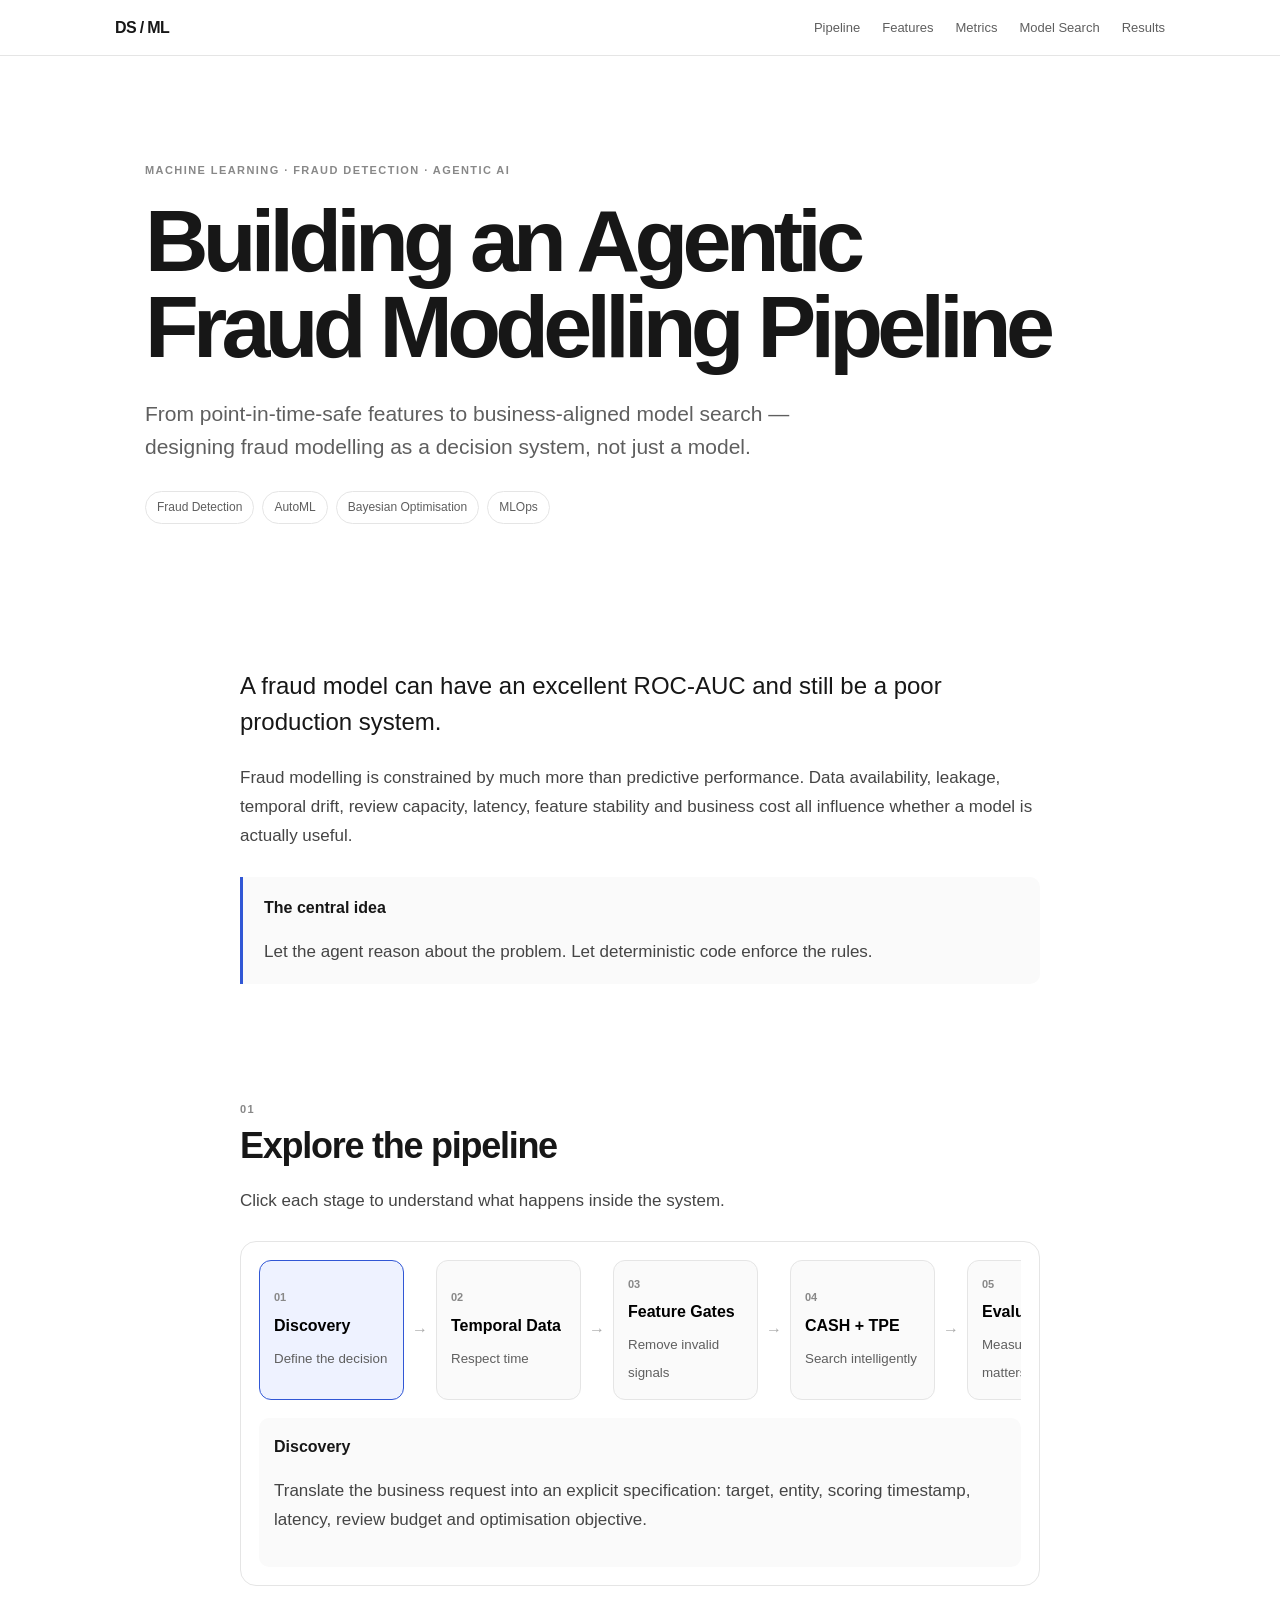
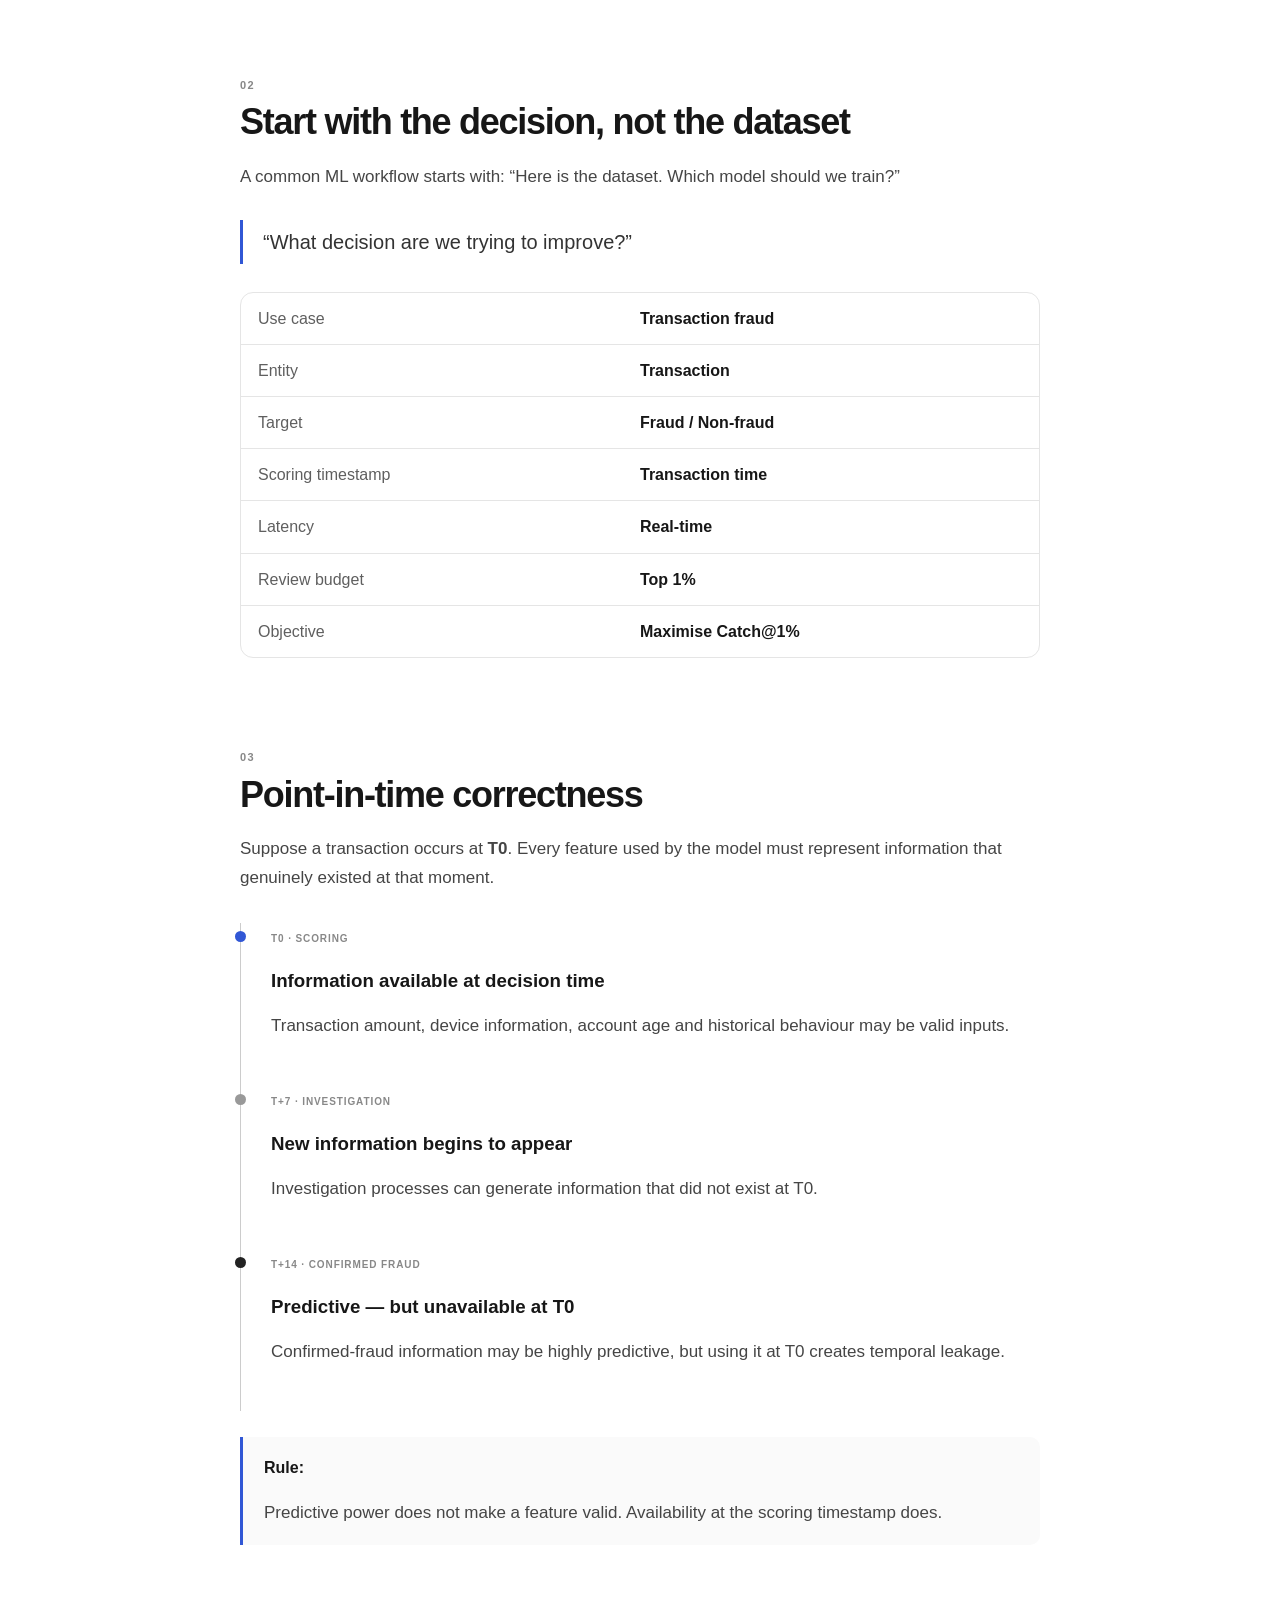
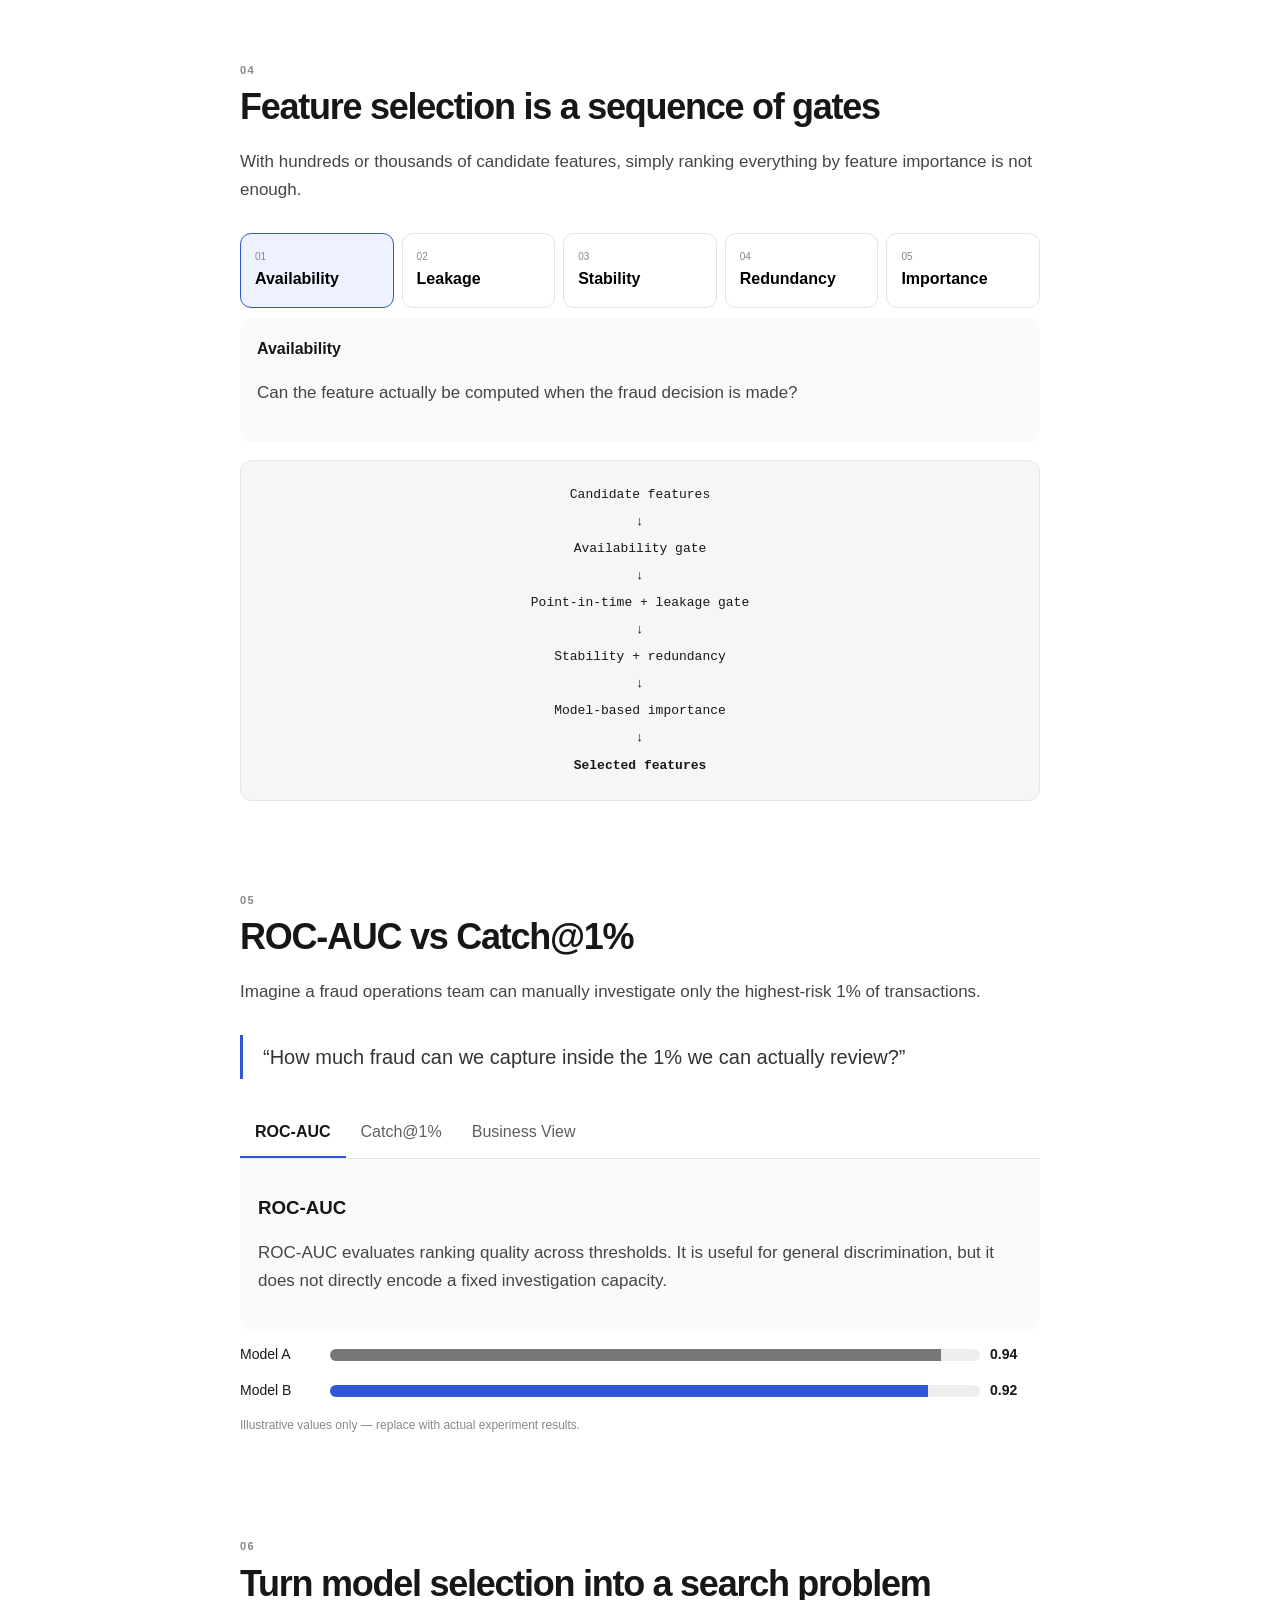
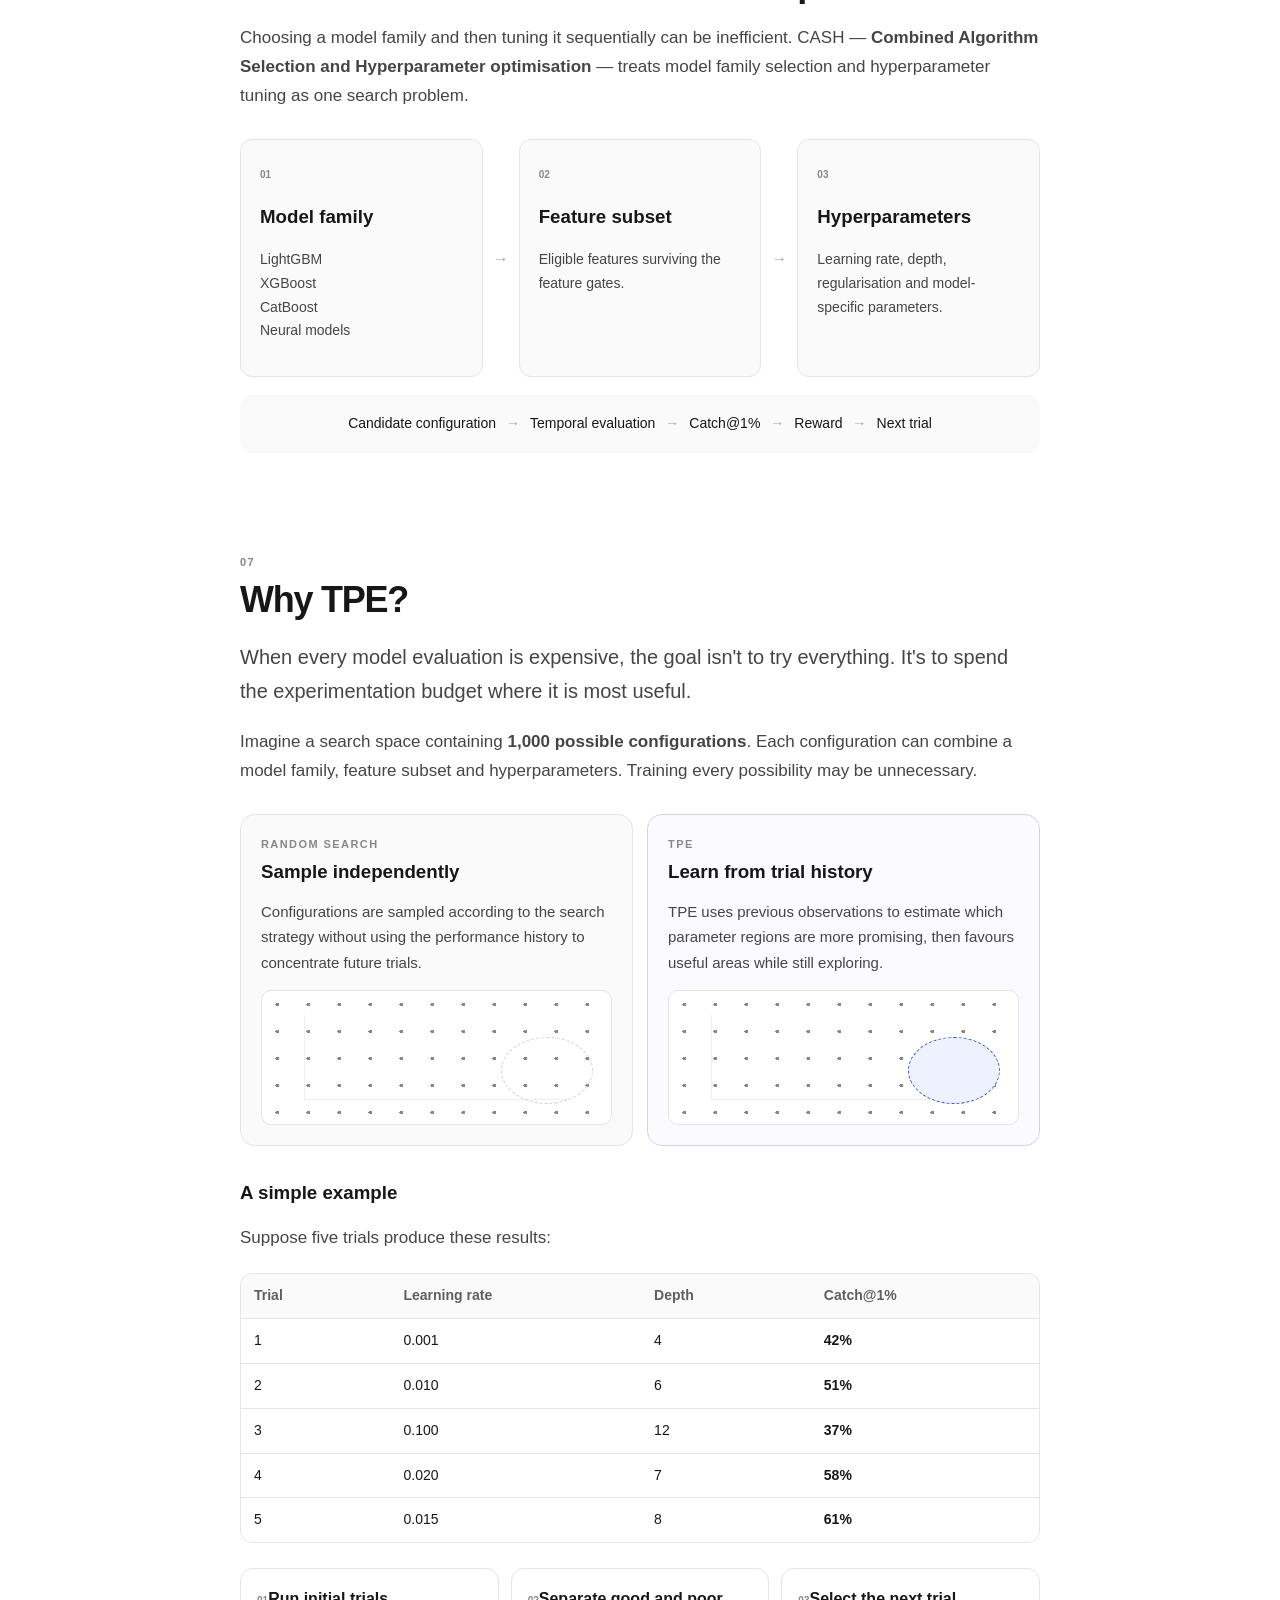
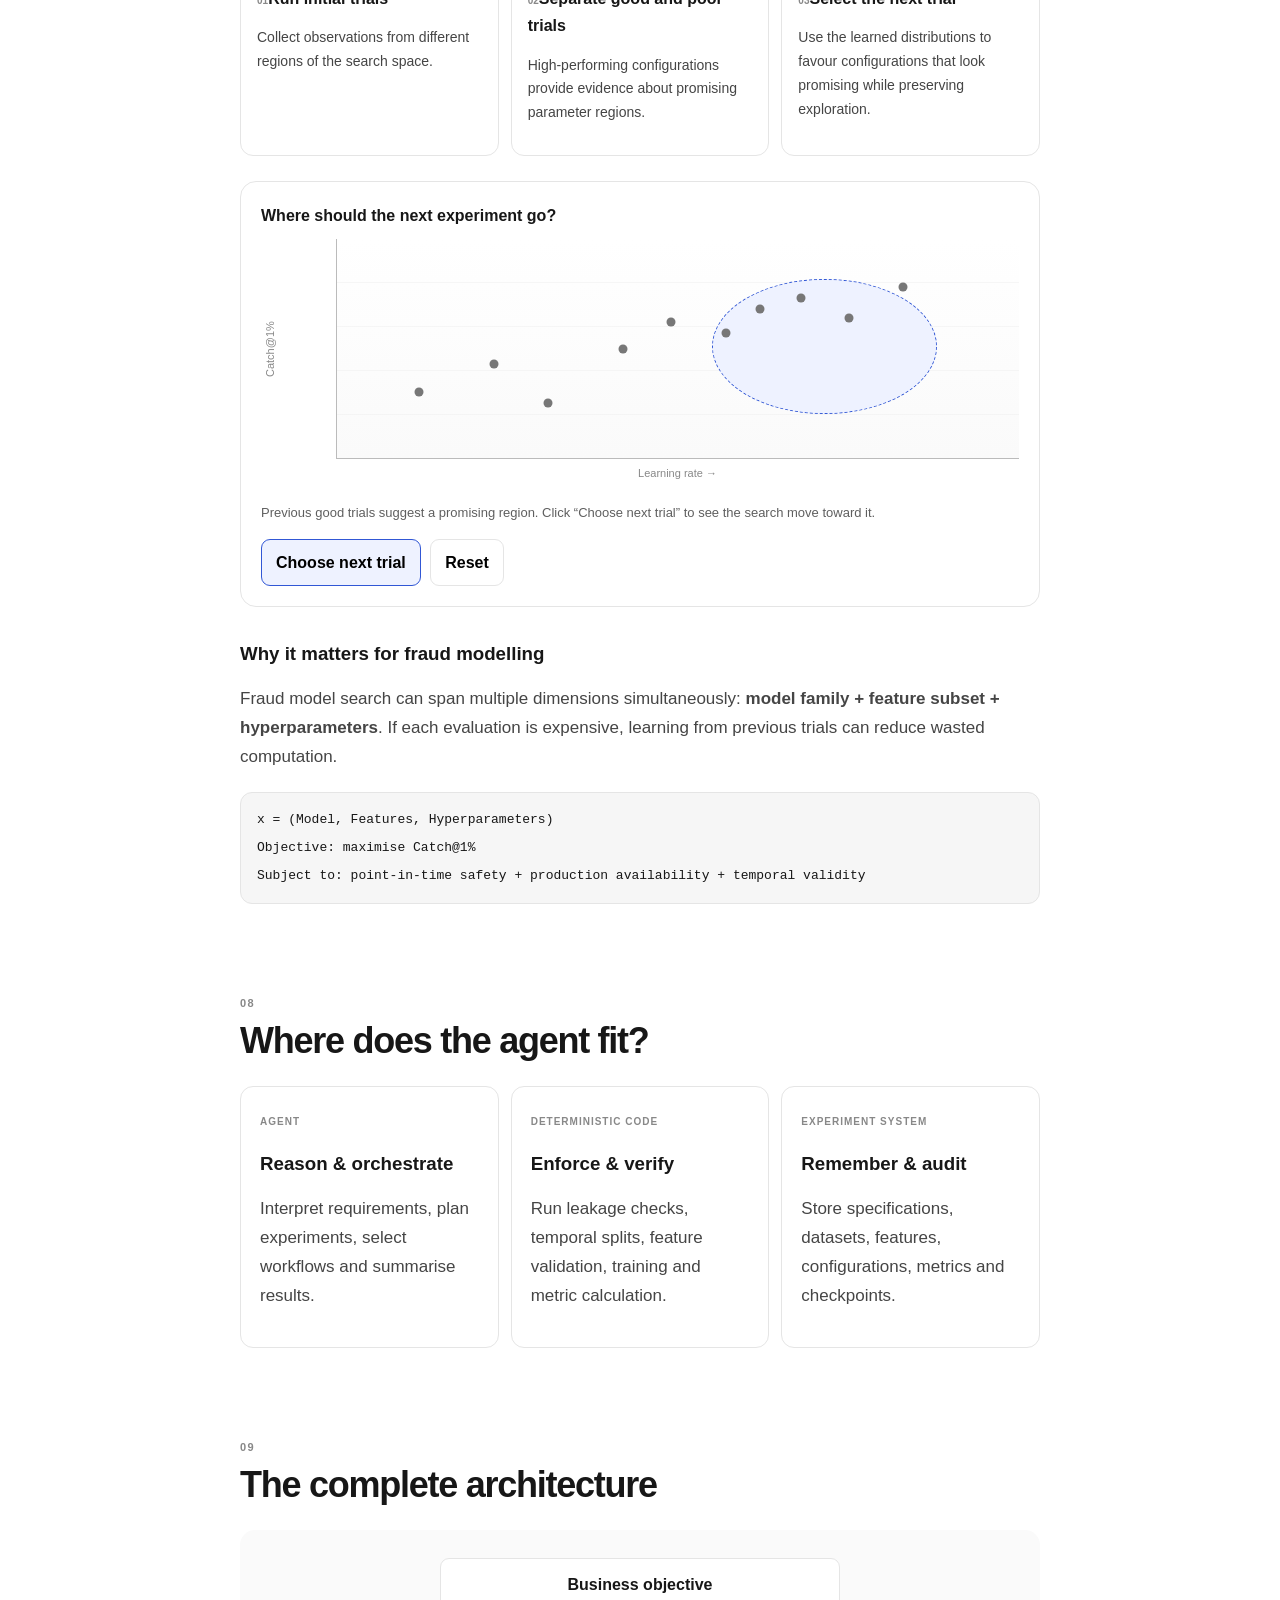
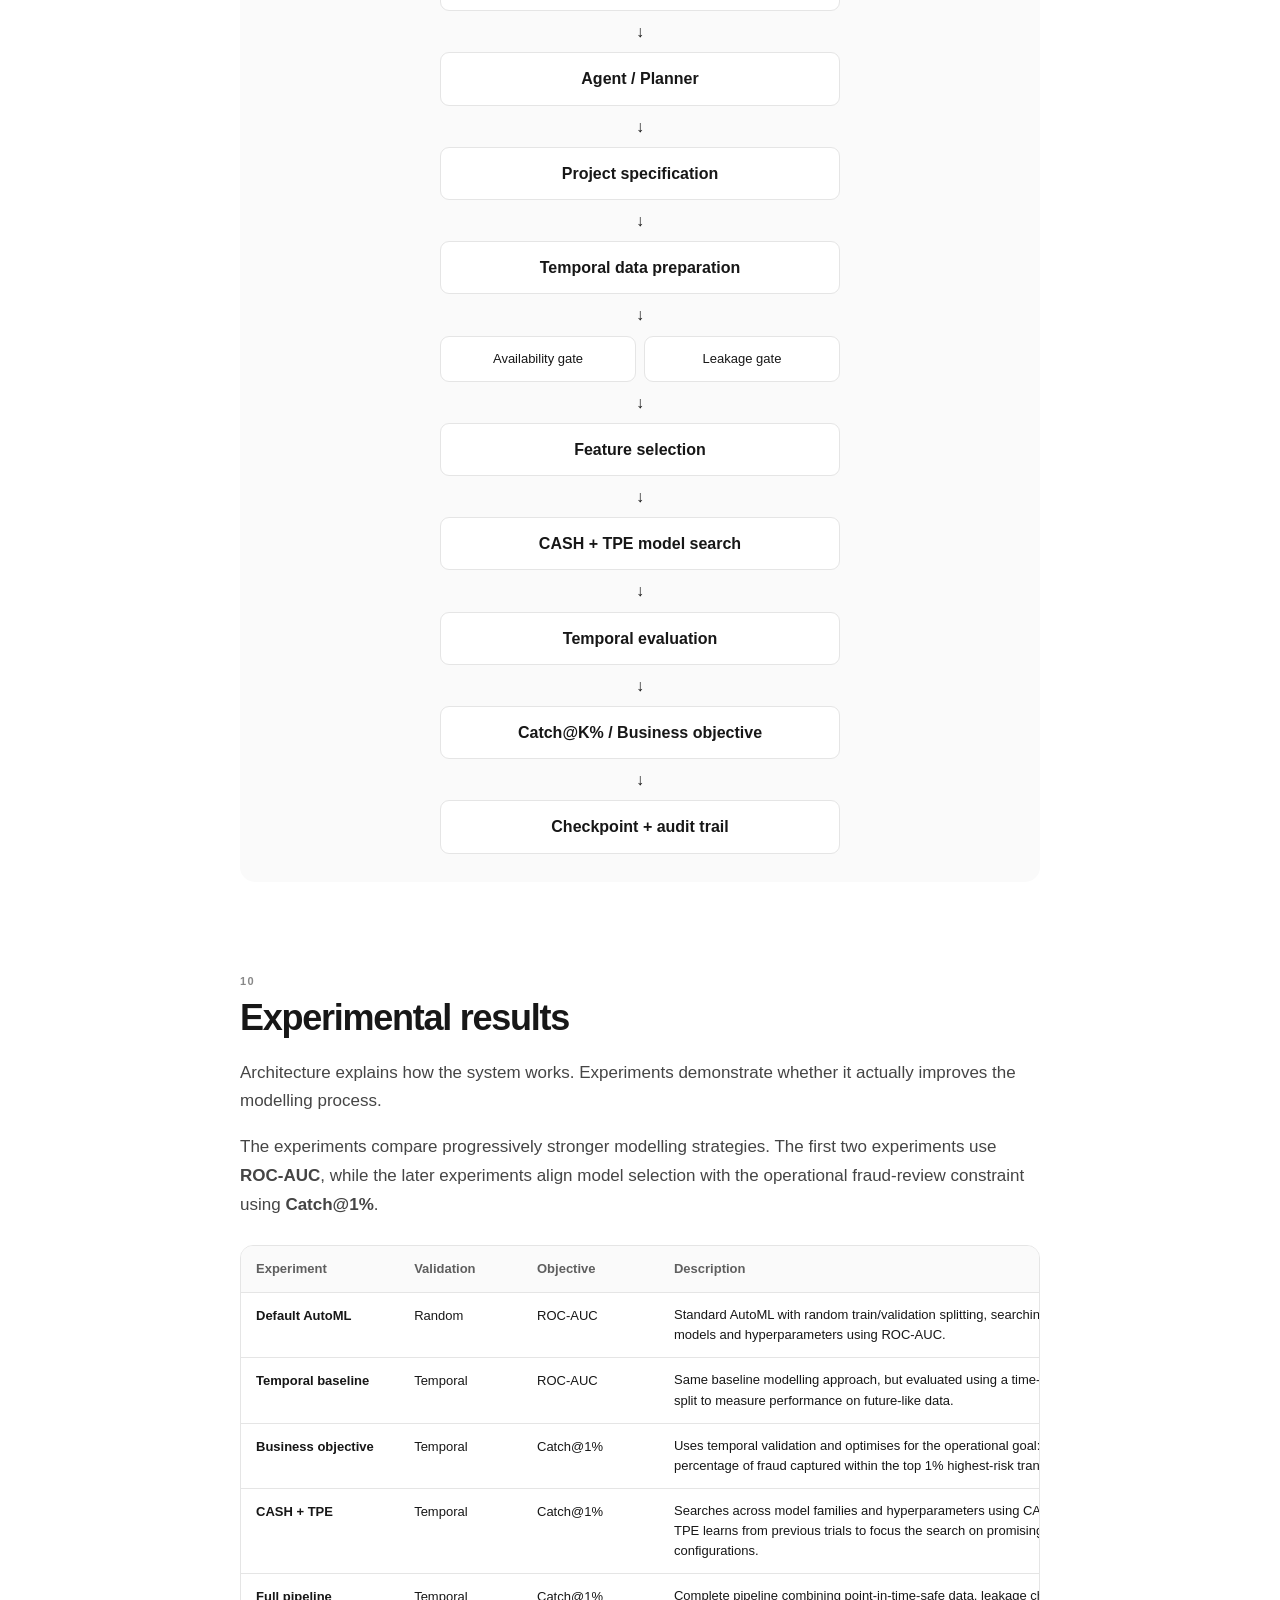
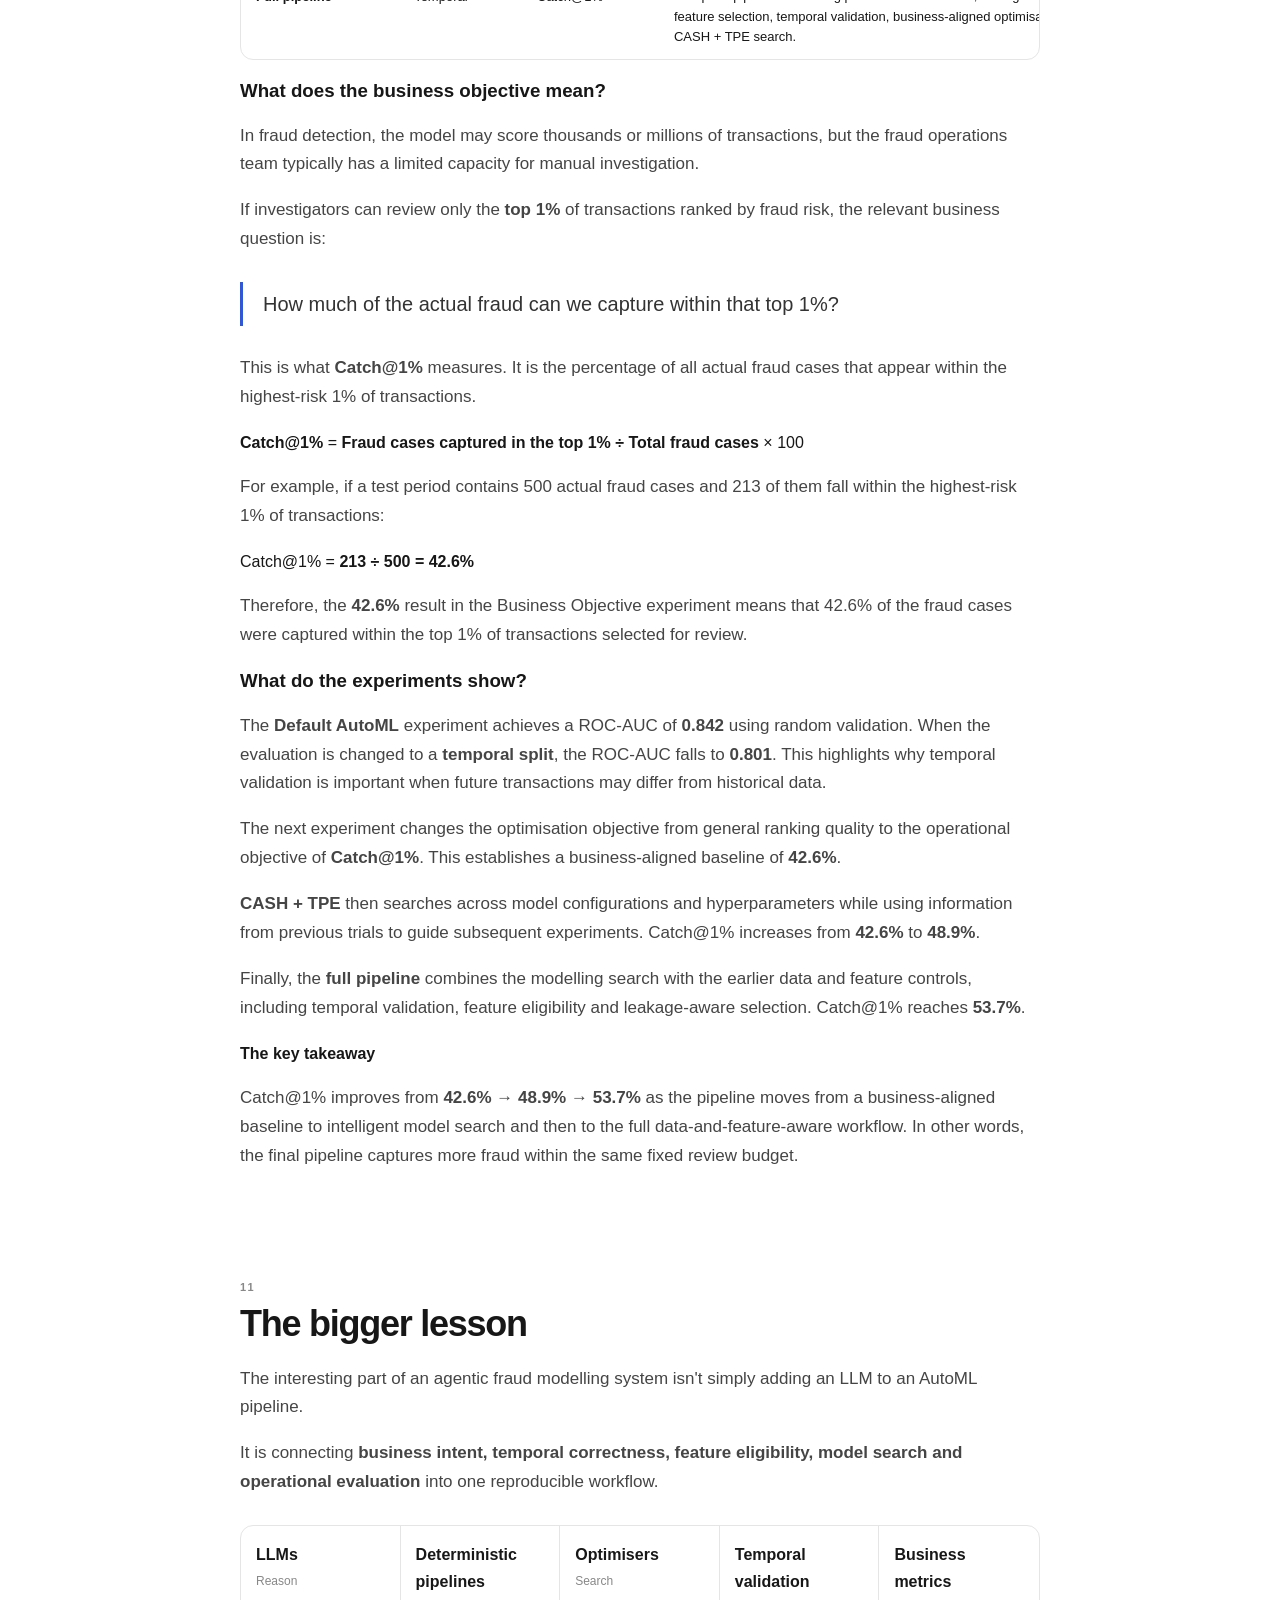
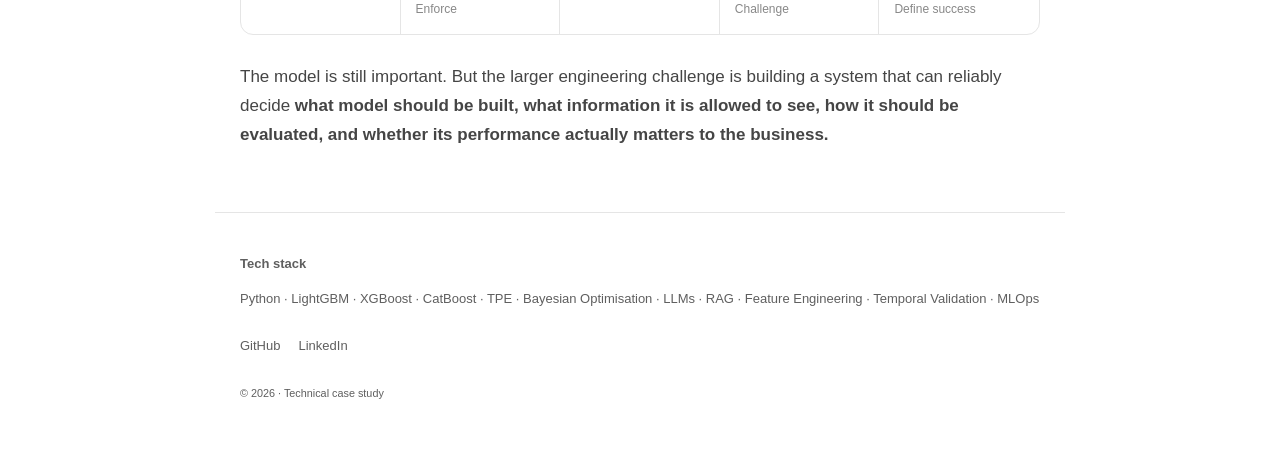
==== index.html @ 489abb3c "Add files via upload" ====
<!DOCTYPE html>
<html lang="en">
<head>
  <meta charset="UTF-8">
  <meta name="viewport" content="width=device-width, initial-scale=1.0">
  <title>Building an Agentic Fraud Modelling Pipeline</title>
  <meta name="description" content="From point-in-time-safe features to business-aligned model search.">
  <link rel="stylesheet" href="style.css">
</head>
<body>

<header class="site-header">
  <nav class="nav">
    <a class="brand" href="#">DS / ML</a>
    <div class="nav-links">
      <a href="#pipeline">Pipeline</a>
      <a href="#features">Features</a>
      <a href="#metrics">Metrics</a>
      <a href="#search">Model Search</a>
      <a href="#results">Results</a>
    </div>
  </nav>
</header>

<main>
<section class="hero">
  <div class="eyebrow">MACHINE LEARNING · FRAUD DETECTION · AGENTIC AI</div>
  <h1>Building an Agentic<br>Fraud Modelling Pipeline</h1>
  <p class="hero-subtitle">
    From point-in-time-safe features to business-aligned model search —
    designing fraud modelling as a decision system, not just a model.
  </p>
  <div class="tags">
    <span>Fraud Detection</span><span>AutoML</span>
    <span>Bayesian Optimisation</span><span>MLOps</span>
  </div>
</section>

<section class="article-section intro">
  <p class="lead">A fraud model can have an excellent ROC-AUC and still be a poor production system.</p>
  <p>
    Fraud modelling is constrained by much more than predictive performance.
    Data availability, leakage, temporal drift, review capacity, latency,
    feature stability and business cost all influence whether a model is actually useful.
  </p>
  <div class="callout">
    <strong>The central idea</strong>
    <p>Let the agent reason about the problem. Let deterministic code enforce the rules.</p>
  </div>
</section>

<section id="pipeline" class="article-section">
  <div class="section-number">01</div>
  <h2>Explore the pipeline</h2>
  <p>Click each stage to understand what happens inside the system.</p>
  <div class="pipeline-container">
    <div class="pipeline">
      <button class="pipeline-stage active" data-stage="discovery"><span>01</span><strong>Discovery</strong><small>Define the decision</small></button>
      <div class="pipeline-arrow">→</div>
      <button class="pipeline-stage" data-stage="temporal"><span>02</span><strong>Temporal Data</strong><small>Respect time</small></button>
      <div class="pipeline-arrow">→</div>
      <button class="pipeline-stage" data-stage="features"><span>03</span><strong>Feature Gates</strong><small>Remove invalid signals</small></button>
      <div class="pipeline-arrow">→</div>
      <button class="pipeline-stage" data-stage="search"><span>04</span><strong>CASH + TPE</strong><small>Search intelligently</small></button>
      <div class="pipeline-arrow">→</div>
      <button class="pipeline-stage" data-stage="evaluation"><span>05</span><strong>Evaluation</strong><small>Measure what matters</small></button>
    </div>
    <div id="pipeline-description" class="pipeline-description">
      <strong>Discovery</strong>
      <p>Translate the business request into an explicit specification: target, entity, scoring timestamp, latency, review budget and optimisation objective.</p>
    </div>
  </div>
</section>

<section class="article-section">
  <div class="section-number">02</div>
  <h2>Start with the decision, not the dataset</h2>
  <p>A common ML workflow starts with: “Here is the dataset. Which model should we train?”</p>
  <blockquote>“What decision are we trying to improve?”</blockquote>
  <div class="spec-card">
    <div><span>Use case</span><strong>Transaction fraud</strong></div>
    <div><span>Entity</span><strong>Transaction</strong></div>
    <div><span>Target</span><strong>Fraud / Non-fraud</strong></div>
    <div><span>Scoring timestamp</span><strong>Transaction time</strong></div>
    <div><span>Latency</span><strong>Real-time</strong></div>
    <div><span>Review budget</span><strong>Top 1%</strong></div>
    <div><span>Objective</span><strong>Maximise Catch@1%</strong></div>
  </div>
</section>

<section class="article-section">
  <div class="section-number">03</div>
  <h2>Point-in-time correctness</h2>
  <p>Suppose a transaction occurs at <strong>T0</strong>. Every feature used by the model must represent information that genuinely existed at that moment.</p>
  <div class="timeline">
    <div class="timeline-item safe"><div class="timeline-dot"></div><span>T0 · SCORING</span><h3>Information available at decision time</h3><p>Transaction amount, device information, account age and historical behaviour may be valid inputs.</p></div>
    <div class="timeline-item"><div class="timeline-dot"></div><span>T+7 · INVESTIGATION</span><h3>New information begins to appear</h3><p>Investigation processes can generate information that did not exist at T0.</p></div>
    <div class="timeline-item leakage"><div class="timeline-dot"></div><span>T+14 · CONFIRMED FRAUD</span><h3>Predictive — but unavailable at T0</h3><p>Confirmed-fraud information may be highly predictive, but using it at T0 creates temporal leakage.</p></div>
  </div>
  <div class="callout"><strong>Rule:</strong><p>Predictive power does not make a feature valid. Availability at the scoring timestamp does.</p></div>
</section>

<section id="features" class="article-section">
  <div class="section-number">04</div>
  <h2>Feature selection is a sequence of gates</h2>
  <p>With hundreds or thousands of candidate features, simply ranking everything by feature importance is not enough.</p>
  <div class="feature-gates">
    <button class="feature-gate active" data-feature="availability"><span>01</span><strong>Availability</strong></button>
    <button class="feature-gate" data-feature="leakage"><span>02</span><strong>Leakage</strong></button>
    <button class="feature-gate" data-feature="stability"><span>03</span><strong>Stability</strong></button>
    <button class="feature-gate" data-feature="redundancy"><span>04</span><strong>Redundancy</strong></button>
    <button class="feature-gate" data-feature="importance"><span>05</span><strong>Importance</strong></button>
  </div>
  <div id="feature-description" class="feature-description"><strong>Availability</strong><p>Can the feature actually be computed when the fraud decision is made?</p></div>
  <div class="flow-code">
    <span>Candidate features</span><span>↓</span><span>Availability gate</span><span>↓</span>
    <span>Point-in-time + leakage gate</span><span>↓</span><span>Stability + redundancy</span>
    <span>↓</span><span>Model-based importance</span><span>↓</span><strong>Selected features</strong>
  </div>
</section>

<section id="metrics" class="article-section">
  <div class="section-number">05</div>
  <h2>ROC-AUC vs Catch@1%</h2>
  <p>Imagine a fraud operations team can manually investigate only the highest-risk 1% of transactions.</p>
  <blockquote>“How much fraud can we capture inside the 1% we can actually review?”</blockquote>
  <div class="metric-selector">
    <button class="metric-tab active" data-metric="auc">ROC-AUC</button>
    <button class="metric-tab" data-metric="catch">Catch@1%</button>
    <button class="metric-tab" data-metric="business">Business View</button>
  </div>
  <div id="metric-description" class="metric-description">
    <h3>ROC-AUC</h3>
    <p>ROC-AUC evaluates ranking quality across thresholds. It is useful for general discrimination, but it does not directly encode a fixed investigation capacity.</p>
  </div>
  <div class="illustrative-results">
    <div class="result-row"><span>Model A</span><div class="result-bar"><div style="width:94%"></div></div><strong>0.94</strong></div>
    <div class="result-row highlighted"><span>Model B</span><div class="result-bar"><div style="width:92%"></div></div><strong>0.92</strong></div>
  </div>
  <p class="note">Illustrative values only — replace with actual experiment results.</p>
</section>

<section id="search" class="article-section">
  <div class="section-number">06</div>
  <h2>Turn model selection into a search problem</h2>
  <p>
    Choosing a model family and then tuning it sequentially can be inefficient.
    CASH — <strong>Combined Algorithm Selection and Hyperparameter optimisation</strong> —
    treats model family selection and hyperparameter tuning as one search problem.
  </p>
  <div class="search-grid">
    <div class="search-card"><span>01</span><h3>Model family</h3><p>LightGBM<br>XGBoost<br>CatBoost<br>Neural models</p></div>
    <div class="search-arrow">→</div>
    <div class="search-card"><span>02</span><h3>Feature subset</h3><p>Eligible features surviving the feature gates.</p></div>
    <div class="search-arrow">→</div>
    <div class="search-card"><span>03</span><h3>Hyperparameters</h3><p>Learning rate, depth, regularisation and model-specific parameters.</p></div>
  </div>
  <div class="search-loop">
    <span>Candidate configuration</span><b>→</b><span>Temporal evaluation</span><b>→</b><span>Catch@1%</span><b>→</b><span>Reward</span><b>→</b><span>Next trial</span>
  </div>
</section>

<section class="article-section tpe-section">
  <div class="section-number">07</div>
  <h2>Why TPE?</h2>

  <p class="lead-small">
    When every model evaluation is expensive, the goal isn't to try everything.
    It's to spend the experimentation budget where it is most useful.
  </p>

  <p>
    Imagine a search space containing <strong>1,000 possible configurations</strong>.
    Each configuration can combine a model family, feature subset and hyperparameters.
    Training every possibility may be unnecessary.
  </p>

  <div class="comparison">
    <div class="comparison-card">
      <div class="label">RANDOM SEARCH</div>
      <h3>Sample independently</h3>
      <p>Configurations are sampled according to the search strategy without using the performance history to concentrate future trials.</p>
      <div class="dots random-dots" aria-label="Randomly distributed trials"></div>
    </div>

    <div class="comparison-card selected-card">
      <div class="label">TPE</div>
      <h3>Learn from trial history</h3>
      <p>TPE uses previous observations to estimate which parameter regions are more promising, then favours useful areas while still exploring.</p>
      <div class="dots tpe-dots" aria-label="Trials concentrated around a promising region"></div>
    </div>
  </div>

  <h3 class="subheading">A simple example</h3>
  <p>Suppose five trials produce these results:</p>

  <div class="trial-table">
    <div class="trial-header"><span>Trial</span><span>Learning rate</span><span>Depth</span><span>Catch@1%</span></div>
    <div><span>1</span><span>0.001</span><span>4</span><strong>42%</strong></div>
    <div><span>2</span><span>0.010</span><span>6</span><strong>51%</strong></div>
    <div><span>3</span><span>0.100</span><span>12</span><strong>37%</strong></div>
    <div><span>4</span><span>0.020</span><span>7</span><strong>58%</strong></div>
    <div><span>5</span><span>0.015</span><span>8</span><strong>61%</strong></div>
  </div>

  <div class="tpe-steps">
    <div><span>01</span><strong>Run initial trials</strong><p>Collect observations from different regions of the search space.</p></div>
    <div><span>02</span><strong>Separate good and poor trials</strong><p>High-performing configurations provide evidence about promising parameter regions.</p></div>
    <div><span>03</span><strong>Select the next trial</strong><p>Use the learned distributions to favour configurations that look promising while preserving exploration.</p></div>
  </div>

  <div class="search-visual">
    <div class="visual-title">Where should the next experiment go?</div>
    <div class="chart">
      <div class="y-label">Catch@1%</div>
      <div class="plot">
        <span class="point p1"></span><span class="point p2"></span><span class="point p3"></span>
        <span class="point p4"></span><span class="point p5"></span><span class="point p6"></span>
        <span class="point p7"></span><span class="point p8"></span><span class="point p9"></span>
        <span class="point p10"></span><span class="target-zone"></span>
        <span class="next-point" id="next-point"></span>
      </div>
      <div class="x-label">Learning rate →</div>
    </div>
    <div class="chart-caption" id="chart-caption">Previous good trials suggest a promising region. Click “Choose next trial” to see the search move toward it.</div>
    <button id="choose-trial" class="primary-button">Choose next trial</button>
    <button id="reset-search" class="secondary-button">Reset</button>
  </div>

  <h3 class="subheading">Why it matters for fraud modelling</h3>
  <p>
    Fraud model search can span multiple dimensions simultaneously:
    <strong>model family + feature subset + hyperparameters</strong>.
    If each evaluation is expensive, learning from previous trials can reduce wasted computation.
  </p>

  <div class="equation">
    <span>x = (Model, Features, Hyperparameters)</span>
    <span>Objective: maximise Catch@1%</span>
    <span>Subject to: point-in-time safety + production availability + temporal validity</span>
  </div>
</section>

<section class="article-section">
  <div class="section-number">08</div>
  <h2>Where does the agent fit?</h2>
  <div class="agent-grid">
    <div class="agent-card"><span>AGENT</span><h3>Reason & orchestrate</h3><p>Interpret requirements, plan experiments, select workflows and summarise results.</p></div>
    <div class="agent-card"><span>DETERMINISTIC CODE</span><h3>Enforce & verify</h3><p>Run leakage checks, temporal splits, feature validation, training and metric calculation.</p></div>
    <div class="agent-card"><span>EXPERIMENT SYSTEM</span><h3>Remember & audit</h3><p>Store specifications, datasets, features, configurations, metrics and checkpoints.</p></div>
  </div>
</section>

<section class="article-section">
  <div class="section-number">09</div>
  <h2>The complete architecture</h2>
  <div class="architecture">
    <div>Business objective</div><span>↓</span>
    <div>Agent / Planner</div><span>↓</span>
    <div>Project specification</div><span>↓</span>
    <div>Temporal data preparation</div><span>↓</span>
    <div class="split"><div>Availability gate</div><div>Leakage gate</div></div><span>↓</span>
    <div>Feature selection</div><span>↓</span>
    <div>CASH + TPE model search</div><span>↓</span>
    <div>Temporal evaluation</div><span>↓</span>
    <div>Catch@K% / Business objective</div><span>↓</span>
    <div>Checkpoint + audit trail</div>
  </div>
</section>

<section id="results" class="article-section">
  <div class="section-number">10</div>

  <h2>Experimental results</h2>

  <p>
    Architecture explains how the system works. Experiments demonstrate whether
    it actually improves the modelling process.
  </p>

  <p>
    The experiments compare progressively stronger modelling strategies.
    The first two experiments use <strong>ROC-AUC</strong>, while the later
    experiments align model selection with the operational fraud-review
    constraint using <strong>Catch@1%</strong>.
  </p>

  <div class="results-table results-table-wide">
  <div class="table-header"><span>Experiment</span><span>Validation</span><span>Objective</span><span>Description</span><span>Result</span></div>
  <div class="table-row"><span><strong>Default AutoML</strong></span><span>Random</span><span>ROC-AUC</span><span>Standard AutoML with random train/validation splitting, searching across models and hyperparameters using ROC-AUC.</span><span><strong>0.842</strong></span></div>
  <div class="table-row"><span><strong>Temporal baseline</strong></span><span>Temporal</span><span>ROC-AUC</span><span>Same baseline modelling approach, but evaluated using a time-based split to measure performance on future-like data.</span><span><strong>0.801</strong></span></div>
  <div class="table-row"><span><strong>Business objective</strong></span><span>Temporal</span><span>Catch@1%</span><span>Uses temporal validation and optimises for the operational goal: the percentage of fraud captured within the top 1% highest-risk transactions.</span><span><strong>42.6%</strong></span></div>
  <div class="table-row"><span><strong>CASH + TPE</strong></span><span>Temporal</span><span>Catch@1%</span><span>Searches across model families and hyperparameters using CASH, while TPE learns from previous trials to focus the search on promising configurations.</span><span><strong>48.9%</strong></span></div>
  <div class="table-row"><span><strong>Full pipeline</strong></span><span>Temporal</span><span>Catch@1%</span><span>Complete pipeline combining point-in-time-safe data, leakage checks, feature selection, temporal validation, business-aligned optimisation, and CASH + TPE search.</span><span><strong>53.7%</strong></span></div>
</div>
<div class="result-explanation">
    <h3>What does the business objective mean?</h3>

    <p>
      In fraud detection, the model may score thousands or millions of
      transactions, but the fraud operations team typically has a limited
      capacity for manual investigation.
    </p>

    <p>
      If investigators can review only the <strong>top 1%</strong> of
      transactions ranked by fraud risk, the relevant business question is:
    </p>

    <blockquote>
      How much of the actual fraud can we capture within that top 1%?
    </blockquote>

    <p>
      This is what <strong>Catch@1%</strong> measures. It is the percentage
      of all actual fraud cases that appear within the highest-risk 1% of
      transactions.
    </p>

    <div class="formula-box">
      <strong>Catch@1%</strong> =
      <strong>Fraud cases captured in the top 1% ÷ Total fraud cases</strong>
      × 100
    </div>

    <p>
      For example, if a test period contains 500 actual fraud cases and
      213 of them fall within the highest-risk 1% of transactions:
    </p>

    <div class="formula-box">
      Catch@1% = <strong>213 ÷ 500 = 42.6%</strong>
    </div>

    <p>
      Therefore, the <strong>42.6%</strong> result in the Business Objective
      experiment means that 42.6% of the fraud cases were captured within
      the top 1% of transactions selected for review.
    </p>
  </div>

  <div class="result-explanation">
    <h3>What do the experiments show?</h3>

    <p>
      The <strong>Default AutoML</strong> experiment achieves a ROC-AUC of
      <strong>0.842</strong> using random validation. When the evaluation
      is changed to a <strong>temporal split</strong>, the ROC-AUC falls to
      <strong>0.801</strong>. This highlights why temporal validation is
      important when future transactions may differ from historical data.
    </p>

    <p>
      The next experiment changes the optimisation objective from general
      ranking quality to the operational objective of <strong>Catch@1%</strong>.
      This establishes a business-aligned baseline of <strong>42.6%</strong>.
    </p>

    <p>
      <strong>CASH + TPE</strong> then searches across model configurations
      and hyperparameters while using information from previous trials to
      guide subsequent experiments. Catch@1% increases from
      <strong>42.6%</strong> to <strong>48.9%</strong>.
    </p>

    <p>
      Finally, the <strong>full pipeline</strong> combines the modelling
      search with the earlier data and feature controls, including temporal
      validation, feature eligibility and leakage-aware selection.
      Catch@1% reaches <strong>53.7%</strong>.
    </p>
  </div>

  <div class="result-takeaway">
    <strong>The key takeaway</strong>

    <p>
      Catch@1% improves from <strong>42.6% → 48.9% → 53.7%</strong> as the
      pipeline moves from a business-aligned baseline to intelligent model
      search and then to the full data-and-feature-aware workflow.
      In other words, the final pipeline captures more fraud within the
      same fixed review budget.
    </p>
  </div>
</section>

<section class="article-section conclusion">
  <div class="section-number">11</div>
  <h2>The bigger lesson</h2>
  <p>The interesting part of an agentic fraud modelling system isn't simply adding an LLM to an AutoML pipeline.</p>
  <p>
    It is connecting <strong>business intent, temporal correctness, feature eligibility,
    model search and operational evaluation</strong> into one reproducible workflow.
  </p>
  <div class="final-principles">
    <div><strong>LLMs</strong><span>Reason</span></div>
    <div><strong>Deterministic pipelines</strong><span>Enforce</span></div>
    <div><strong>Optimisers</strong><span>Search</span></div>
    <div><strong>Temporal validation</strong><span>Challenge</span></div>
    <div><strong>Business metrics</strong><span>Define success</span></div>
  </div>
  <p>
    The model is still important. But the larger engineering challenge is building a system
    that can reliably decide <strong>what model should be built, what information it is allowed
    to see, how it should be evaluated, and whether its performance actually matters to the business.</strong>
  </p>
</section>

<footer>
  <strong>Tech stack</strong>
  <p>Python · LightGBM · XGBoost · CatBoost · TPE · Bayesian Optimisation · LLMs · RAG · Feature Engineering · Temporal Validation · MLOps</p>
  <div class="footer-links"><a href="#">GitHub</a><a href="#">LinkedIn</a></div>
  <small>© 2026 · Technical case study</small>
</footer>

</main>
<script src="script.js"></script>
</body>
</html>
---- style.css ----
:root{
  --bg:#fff;--surface:#fafafa;--text:#171717;--secondary:#5f5f5f;--muted:#888;
  --border:#e5e5e5;--accent:#3157d5;--accent-light:#eef2ff;--max:850px;
}
*{box-sizing:border-box}
html{scroll-behavior:smooth}
body{margin:0;background:var(--bg);color:var(--text);font-family:Inter,-apple-system,BlinkMacSystemFont,"Segoe UI",sans-serif;line-height:1.7}
button,a{font:inherit}
a{text-decoration:none;color:inherit}
.site-header{position:sticky;top:0;z-index:20;background:rgba(255,255,255,.94);backdrop-filter:blur(10px);border-bottom:1px solid var(--border)}
.nav{max-width:1100px;margin:auto;padding:14px 25px;display:flex;justify-content:space-between;align-items:center}
.brand{font-weight:800;letter-spacing:-.04em}
.nav-links{display:flex;gap:22px;font-size:13px;color:var(--secondary)}
.nav-links a:hover{color:var(--accent)}
.hero{max-width:1050px;margin:auto;padding:105px 30px 75px}
.eyebrow,.label,.section-number{font-size:11px;font-weight:800;letter-spacing:.13em;color:var(--muted)}
.hero h1{font-size:clamp(48px,7vw,88px);line-height:.98;letter-spacing:-.065em;margin:18px 0 28px}
.hero-subtitle{font-size:21px;color:var(--secondary);max-width:730px;line-height:1.55}
.tags{display:flex;flex-wrap:wrap;gap:8px;margin-top:28px}
.tags span{border:1px solid var(--border);border-radius:999px;padding:5px 11px;font-size:12px;color:var(--secondary)}
.article-section{max-width:var(--max);margin:auto;padding:45px 25px}
.article-section h2{font-size:36px;line-height:1.15;letter-spacing:-.035em;margin:7px 0 20px}
.article-section h3{line-height:1.3}
.article-section p{font-size:17px;color:#454545}
.lead{font-size:24px!important;color:var(--text)!important;line-height:1.5!important}
.lead-small{font-size:20px!important}
blockquote{border-left:3px solid var(--accent);margin:28px 0;padding:5px 20px;font-size:20px;color:#333}
.callout{border-left:3px solid var(--accent);background:var(--surface);padding:17px 21px;margin:26px 0;border-radius:0 10px 10px 0}
.callout p{margin-bottom:0}
.pipeline-container{border:1px solid var(--border);border-radius:16px;padding:18px;margin-top:25px}
.pipeline{display:flex;align-items:stretch;gap:8px;overflow-x:auto;padding-bottom:4px}
.pipeline-stage{min-width:145px;border:1px solid var(--border);background:var(--surface);border-radius:12px;padding:14px;text-align:left;cursor:pointer}
.pipeline-stage.active{border-color:var(--accent);background:var(--accent-light)}
.pipeline-stage span{display:block;font-size:11px;color:var(--muted);font-weight:800}
.pipeline-stage strong{display:block;margin:5px 0}
.pipeline-stage small{color:var(--secondary)}
.pipeline-arrow{display:flex;align-items:center;color:#aaa}
.pipeline-description{margin-top:14px;background:var(--surface);padding:15px;border-radius:10px}
.spec-card{border:1px solid var(--border);border-radius:13px;overflow:hidden;margin-top:25px}
.spec-card>div{display:grid;grid-template-columns:1fr 1fr;padding:12px 17px;border-bottom:1px solid var(--border)}
.spec-card>div:last-child{border-bottom:0}
.spec-card span{color:var(--secondary)}
.timeline{margin-top:30px;border-left:1px solid #ccc;padding-left:30px}
.timeline-item{position:relative;padding-bottom:28px}
.timeline-dot{position:absolute;left:-36px;top:8px;width:11px;height:11px;border-radius:50%;background:#999}
.timeline-item.safe .timeline-dot{background:var(--accent)}
.timeline-item.leakage .timeline-dot{background:#222}
.timeline-item>span{font-size:10px;font-weight:800;letter-spacing:.09em;color:var(--muted)}
.feature-gates{display:grid;grid-template-columns:repeat(5,1fr);gap:8px;margin:28px 0 10px}
.feature-gate{border:1px solid var(--border);background:#fff;padding:14px;border-radius:11px;text-align:left;cursor:pointer}
.feature-gate span{display:block;font-size:10px;color:var(--muted)}
.feature-gate.active{border-color:var(--accent);background:var(--accent-light)}
.feature-description{background:var(--surface);padding:17px;border-radius:11px}
.flow-code{display:flex;flex-direction:column;align-items:center;gap:5px;padding:23px;background:#f6f6f6;border:1px solid var(--border);border-radius:12px;margin-top:18px;font-family:ui-monospace,SFMono-Regular,Menlo,monospace;font-size:13px}
.metric-selector{display:flex;border-bottom:1px solid var(--border);margin-top:28px}
.metric-tab{border:0;background:transparent;padding:11px 15px;cursor:pointer;color:var(--secondary);border-bottom:2px solid transparent}
.metric-tab.active{color:var(--text);border-color:var(--accent);font-weight:700}
.metric-description{background:var(--surface);padding:18px;border-radius:0 0 11px 11px}
.result-row{display:grid;grid-template-columns:80px 1fr 50px;gap:10px;align-items:center;margin:12px 0;font-size:14px}
.result-bar{height:12px;background:#ededed;border-radius:20px;overflow:hidden}
.result-bar div{height:100%;background:#777}
.result-row.highlighted .result-bar div{background:var(--accent)}
.note{font-size:12px!important;color:var(--muted)!important}
.search-grid{display:grid;grid-template-columns:1fr auto 1fr auto 1fr;gap:10px;align-items:stretch;margin-top:28px}
.search-card{border:1px solid var(--border);padding:19px;border-radius:12px;background:var(--surface)}
.search-card span{font-size:10px;color:var(--muted);font-weight:800}
.search-card p{font-size:14px}
.search-arrow{display:flex;align-items:center;color:#aaa}
.search-loop{margin-top:18px;display:flex;flex-wrap:wrap;justify-content:center;align-items:center;gap:10px;background:var(--surface);padding:17px;border-radius:12px;font-size:14px}
.search-loop b{color:#aaa}
.tpe-section{padding-top:55px}
.comparison{display:grid;grid-template-columns:1fr 1fr;gap:14px;margin:28px 0}
.comparison-card{border:1px solid var(--border);border-radius:15px;padding:20px;background:var(--surface)}
.comparison-card.selected-card{border-color:#cbd3f4;background:#fbfbff}
.comparison-card h3{margin:6px 0}
.comparison-card p{font-size:15px!important}
.dots{height:135px;position:relative;margin-top:15px;border:1px solid var(--border);border-radius:10px;background:#fff;overflow:hidden}
.dots:before{content:"";position:absolute;left:12%;right:12%;top:18%;bottom:18%;border-bottom:1px solid #eee;border-left:1px solid #eee}
.dots:after{content:"";position:absolute;width:90px;height:65px;right:18px;bottom:20px;border:1px dashed #cfcfcf;border-radius:50%}
.dots span{position:absolute;width:7px;height:7px;border-radius:50%;background:#777}
.random-dots{background-image:radial-gradient(#888 2px,transparent 2px);background-size:31px 27px}
.tpe-dots{background-image:radial-gradient(#888 2px,transparent 2px);background-size:31px 27px}
.tpe-dots:after{border-color:var(--accent);background:var(--accent-light)}
.subheading{margin-top:35px}
.trial-table{border:1px solid var(--border);border-radius:12px;overflow:hidden;margin:20px 0}
.trial-table>div{display:grid;grid-template-columns:.7fr 1.2fr .8fr 1fr;gap:8px;padding:10px 13px;border-bottom:1px solid var(--border);font-size:14px}
.trial-table>div:last-child{border-bottom:0}
.trial-header{background:var(--surface);font-weight:700;color:var(--secondary)}
.tpe-steps{display:grid;grid-template-columns:repeat(3,1fr);gap:12px;margin:25px 0}
.tpe-steps>div{border:1px solid var(--border);border-radius:13px;padding:16px}
.tpe-steps span{font-size:10px;color:var(--muted);font-weight:800}
.tpe-steps p{font-size:14px!important}
.search-visual{border:1px solid var(--border);border-radius:16px;padding:20px;margin-top:25px}
.visual-title{font-weight:750;margin-bottom:10px}
.chart{display:grid;grid-template-columns:70px 1fr;grid-template-rows:220px 28px;gap:5px}
.y-label{font-size:11px;color:var(--muted);writing-mode:vertical-rl;transform:rotate(180deg);display:flex;justify-content:center}
.x-label{grid-column:2;text-align:center;font-size:11px;color:var(--muted)}
.plot{position:relative;border-left:1px solid #bbb;border-bottom:1px solid #bbb;background:linear-gradient(#fff,#fafafa)}
.plot:before{content:"";position:absolute;inset:0;background:repeating-linear-gradient(to bottom,transparent 0,transparent 43px,#eee 44px)}
.target-zone{position:absolute;left:55%;right:12%;bottom:20%;top:18%;border:1px dashed var(--accent);background:var(--accent-light);border-radius:50%}
.point,.next-point{position:absolute;width:9px;height:9px;border-radius:50%;background:#777;transform:translate(-50%,50%);z-index:2}
.p1{left:12%;bottom:30%}.p2{left:23%;bottom:43%}.p3{left:31%;bottom:25%}.p4{left:42%;bottom:50%}.p5{left:49%;bottom:62%}.p6{left:57%;bottom:57%}.p7{left:62%;bottom:68%}.p8{left:68%;bottom:73%}.p9{left:75%;bottom:64%}.p10{left:83%;bottom:78%}
.next-point{width:13px;height:13px;background:var(--accent);display:none;box-shadow:0 0 0 5px var(--accent-light)}
.chart-caption{font-size:13px;color:var(--secondary);margin:10px 0 15px}
.primary-button,.secondary-button{border-radius:9px;padding:9px 14px;cursor:pointer;font-weight:700}
.primary-button{border:1px solid var(--accent);background:var(--accent-light)}
.secondary-button{border:1px solid var(--border);background:#fff;margin-left:5px}
.equation{display:flex;flex-direction:column;gap:6px;background:#f6f6f6;border:1px solid var(--border);border-radius:12px;padding:16px;font-family:ui-monospace,SFMono-Regular,Menlo,monospace;font-size:13px;margin-top:20px}
.agent-grid{display:grid;grid-template-columns:repeat(3,1fr);gap:12px;margin-top:25px}
.agent-card{border:1px solid var(--border);padding:19px;border-radius:13px}
.agent-card>span{font-size:10px;color:var(--muted);letter-spacing:.1em;font-weight:800}
.architecture{display:flex;flex-direction:column;align-items:center;gap:7px;background:var(--surface);padding:28px;border-radius:15px;margin-top:25px}
.architecture>div:not(.split){width:min(100%,400px);text-align:center;padding:12px;border:1px solid var(--border);border-radius:9px;background:#fff;font-weight:600}
.split{width:min(100%,400px);display:grid;grid-template-columns:1fr 1fr;gap:8px}
.split div{padding:11px;text-align:center;border:1px solid var(--border);border-radius:9px;background:#fff;font-size:13px}
.results-table{margin-top:25px;border:1px solid var(--border);border-radius:13px;overflow:hidden}
.table-header,.table-row{display:grid;grid-template-columns:1.6fr 1fr 1fr .7fr;gap:10px;padding:12px 15px;border-bottom:1px solid var(--border);font-size:13px}
.table-header{background:var(--surface);font-weight:700;color:var(--secondary)}
.table-row:last-child{border-bottom:0}
.final-row{background:var(--accent-light)}
.final-principles{display:grid;grid-template-columns:repeat(5,1fr);border:1px solid var(--border);border-radius:13px;overflow:hidden;margin:28px 0}
.final-principles div{padding:15px;border-right:1px solid var(--border);display:flex;flex-direction:column;gap:3px}
.final-principles div:last-child{border-right:0}
.final-principles span{font-size:12px;color:var(--muted)}
footer{border-top:1px solid var(--border);max-width:850px;margin:auto;padding:40px 25px 60px;color:var(--secondary);font-size:13px}
.footer-links{display:flex;gap:18px;margin:25px 0}
.footer-links a:hover{color:var(--accent)}
@media(max-width:750px){
  .nav-links{display:none}.hero{padding:70px 22px 50px}.article-section{padding:35px 20px}
  .article-section h2{font-size:29px}.hero-subtitle{font-size:18px}
  .feature-gates{grid-template-columns:1fr 1fr}.search-grid{grid-template-columns:1fr}
  .search-arrow{justify-content:center;transform:rotate(90deg)}.agent-grid,.comparison,.tpe-steps{grid-template-columns:1fr}
  .final-principles{grid-template-columns:1fr 1fr}.spec-card>div{grid-template-columns:1fr}
  .table-header,.table-row{grid-template-columns:1.5fr 1fr 1fr}.table-header span:last-child,.table-row strong{display:none}
}
@media(prefers-reduced-motion:reduce){html{scroll-behavior:auto}}


/* Experimental results: five-column table with descriptions */
.results-table-wide {
  overflow-x: auto;
}
.results-table-wide .table-header,
.results-table-wide .table-row {
  grid-template-columns: 1.05fr .8fr .9fr 3fr .7fr;
  min-width: 980px;
}
.results-table-wide .table-row span:nth-child(4) {
  line-height: 1.55;
}
@media (max-width: 800px) {
  .results-table-wide .table-header,
  .results-table-wide .table-row {
    min-width: 900px;
  }
}
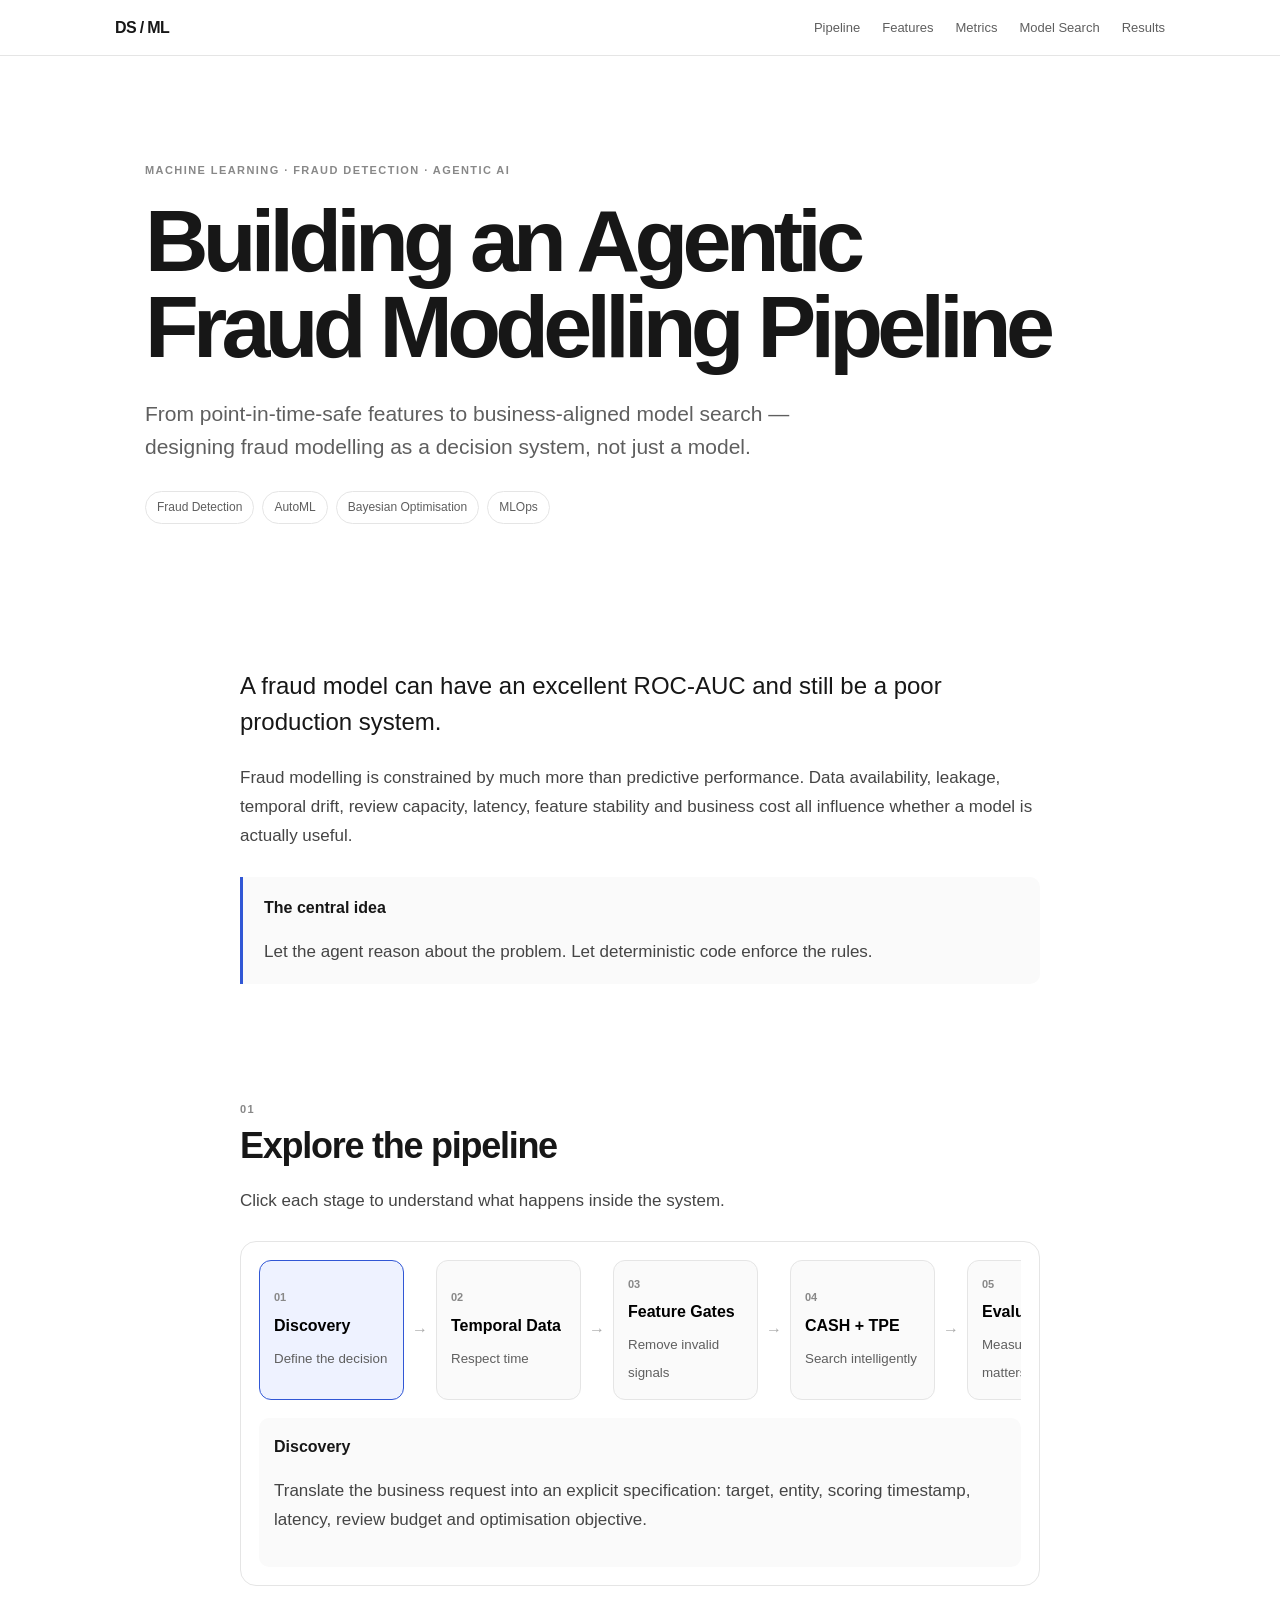
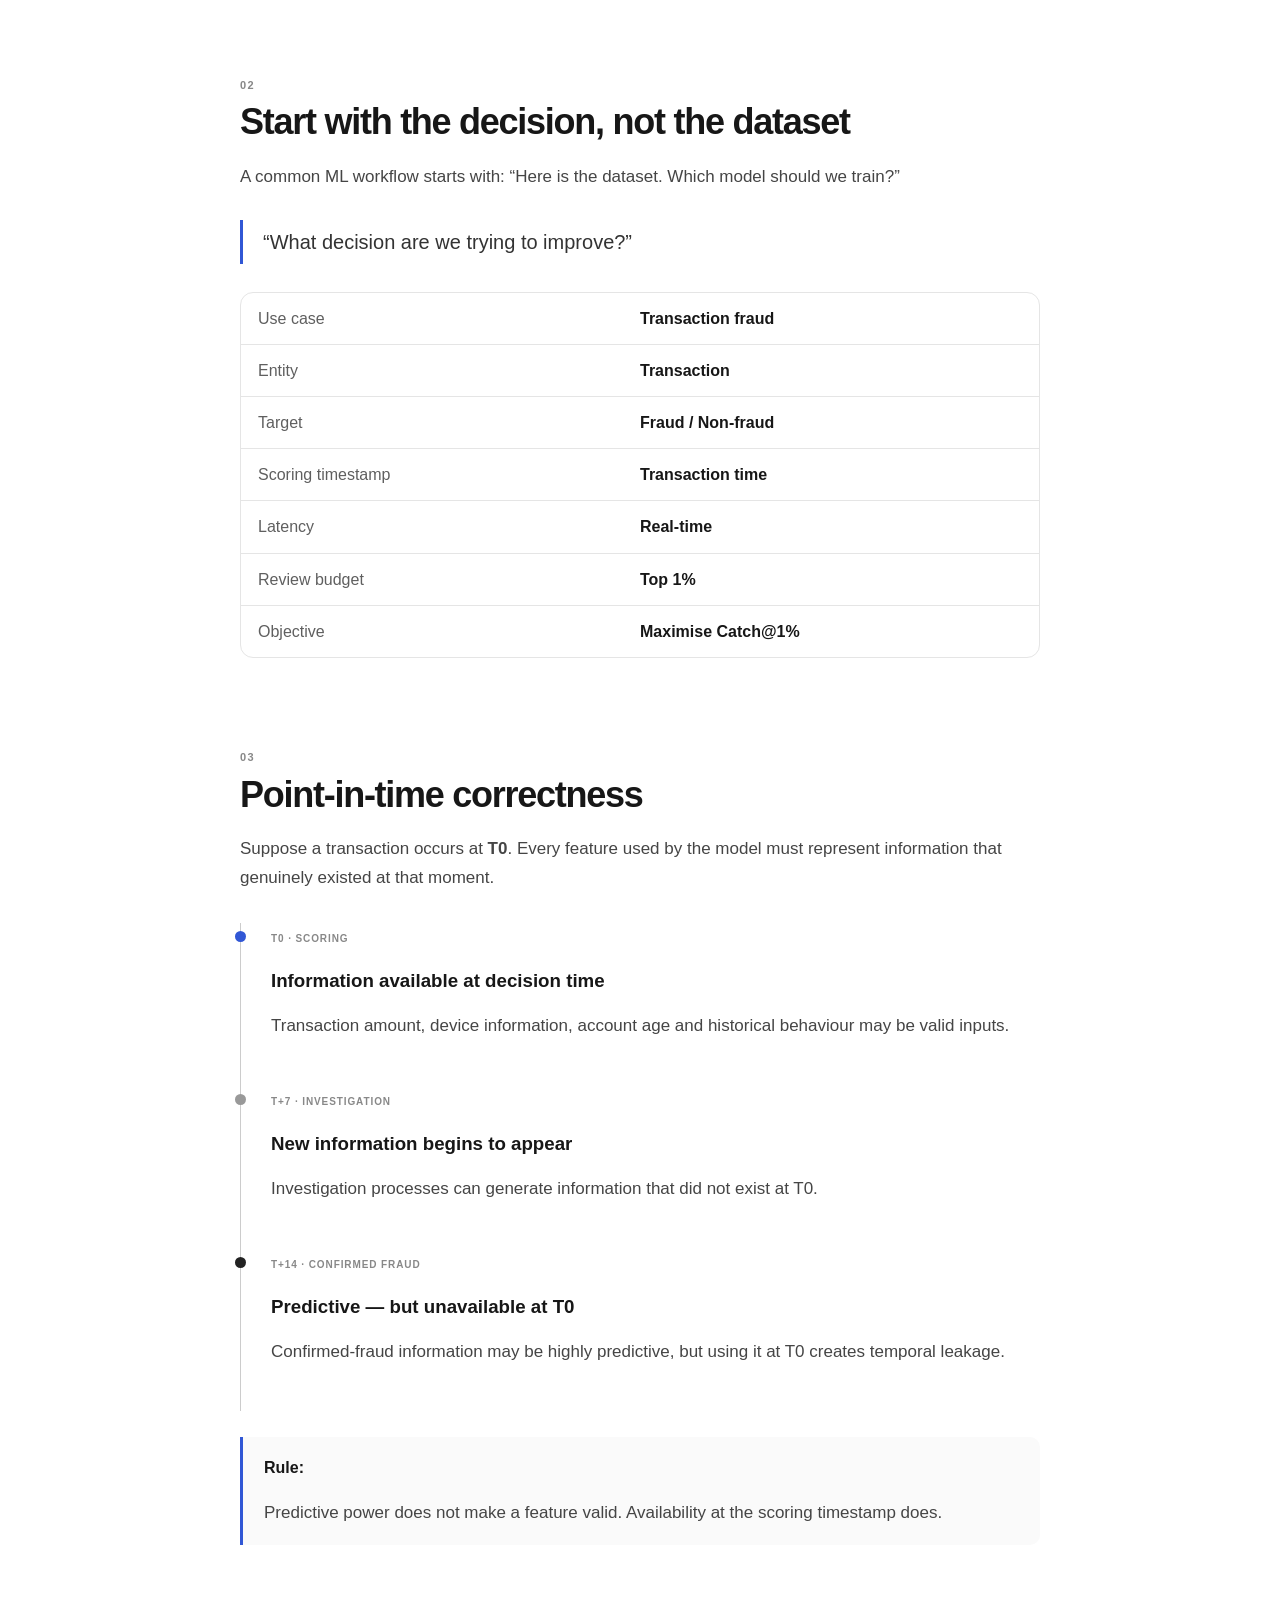
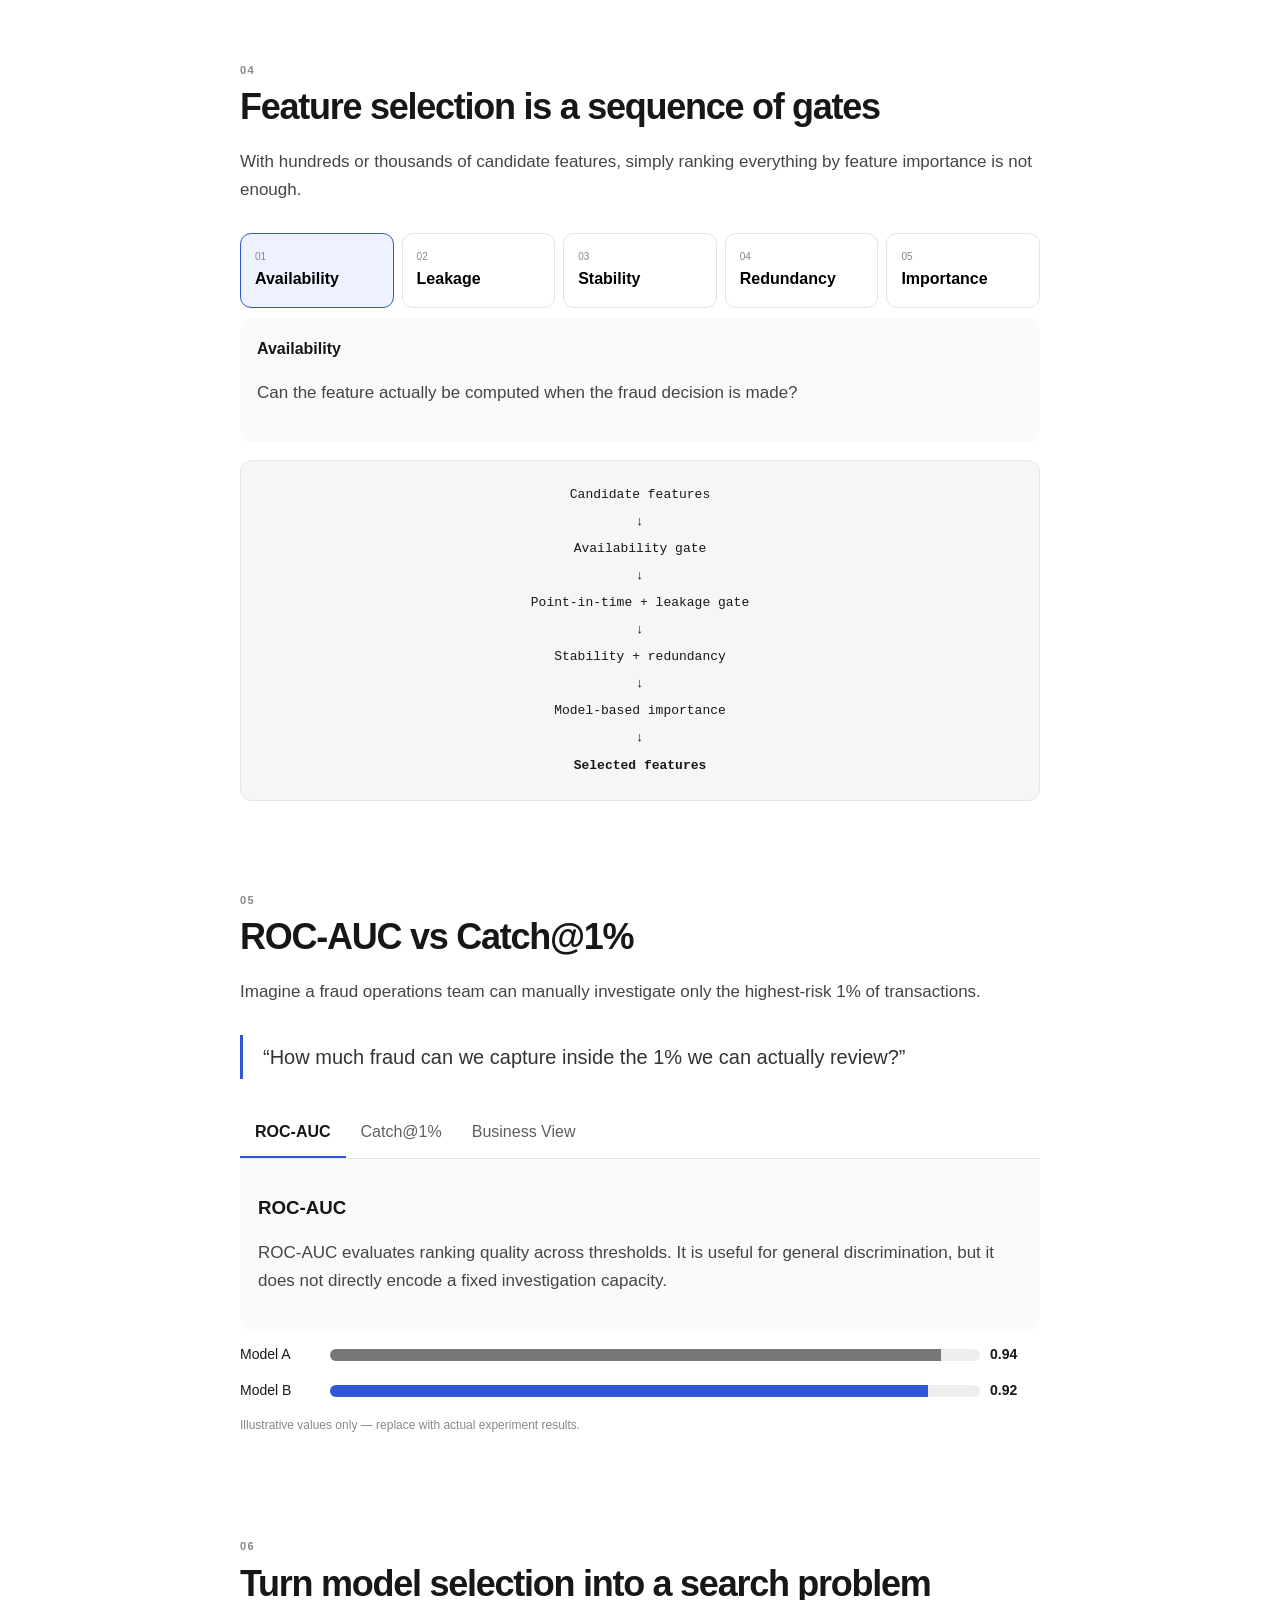
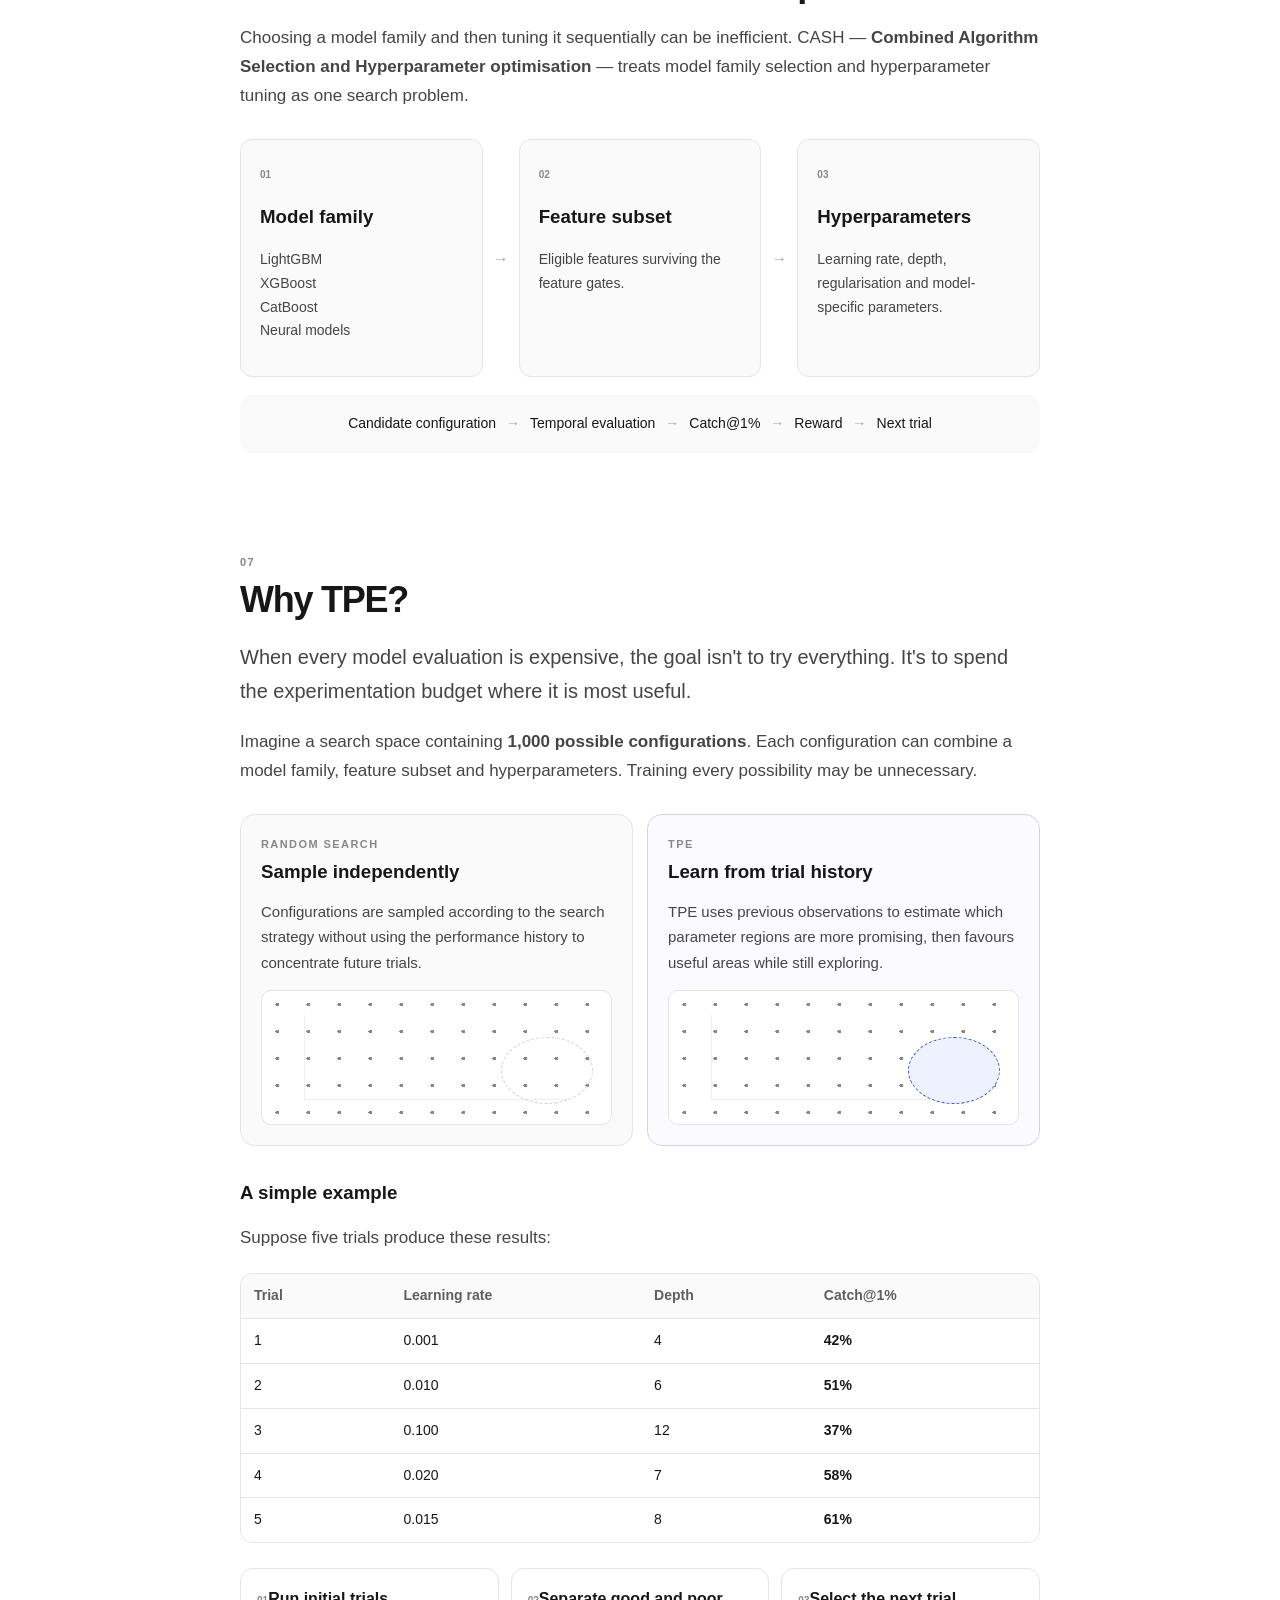
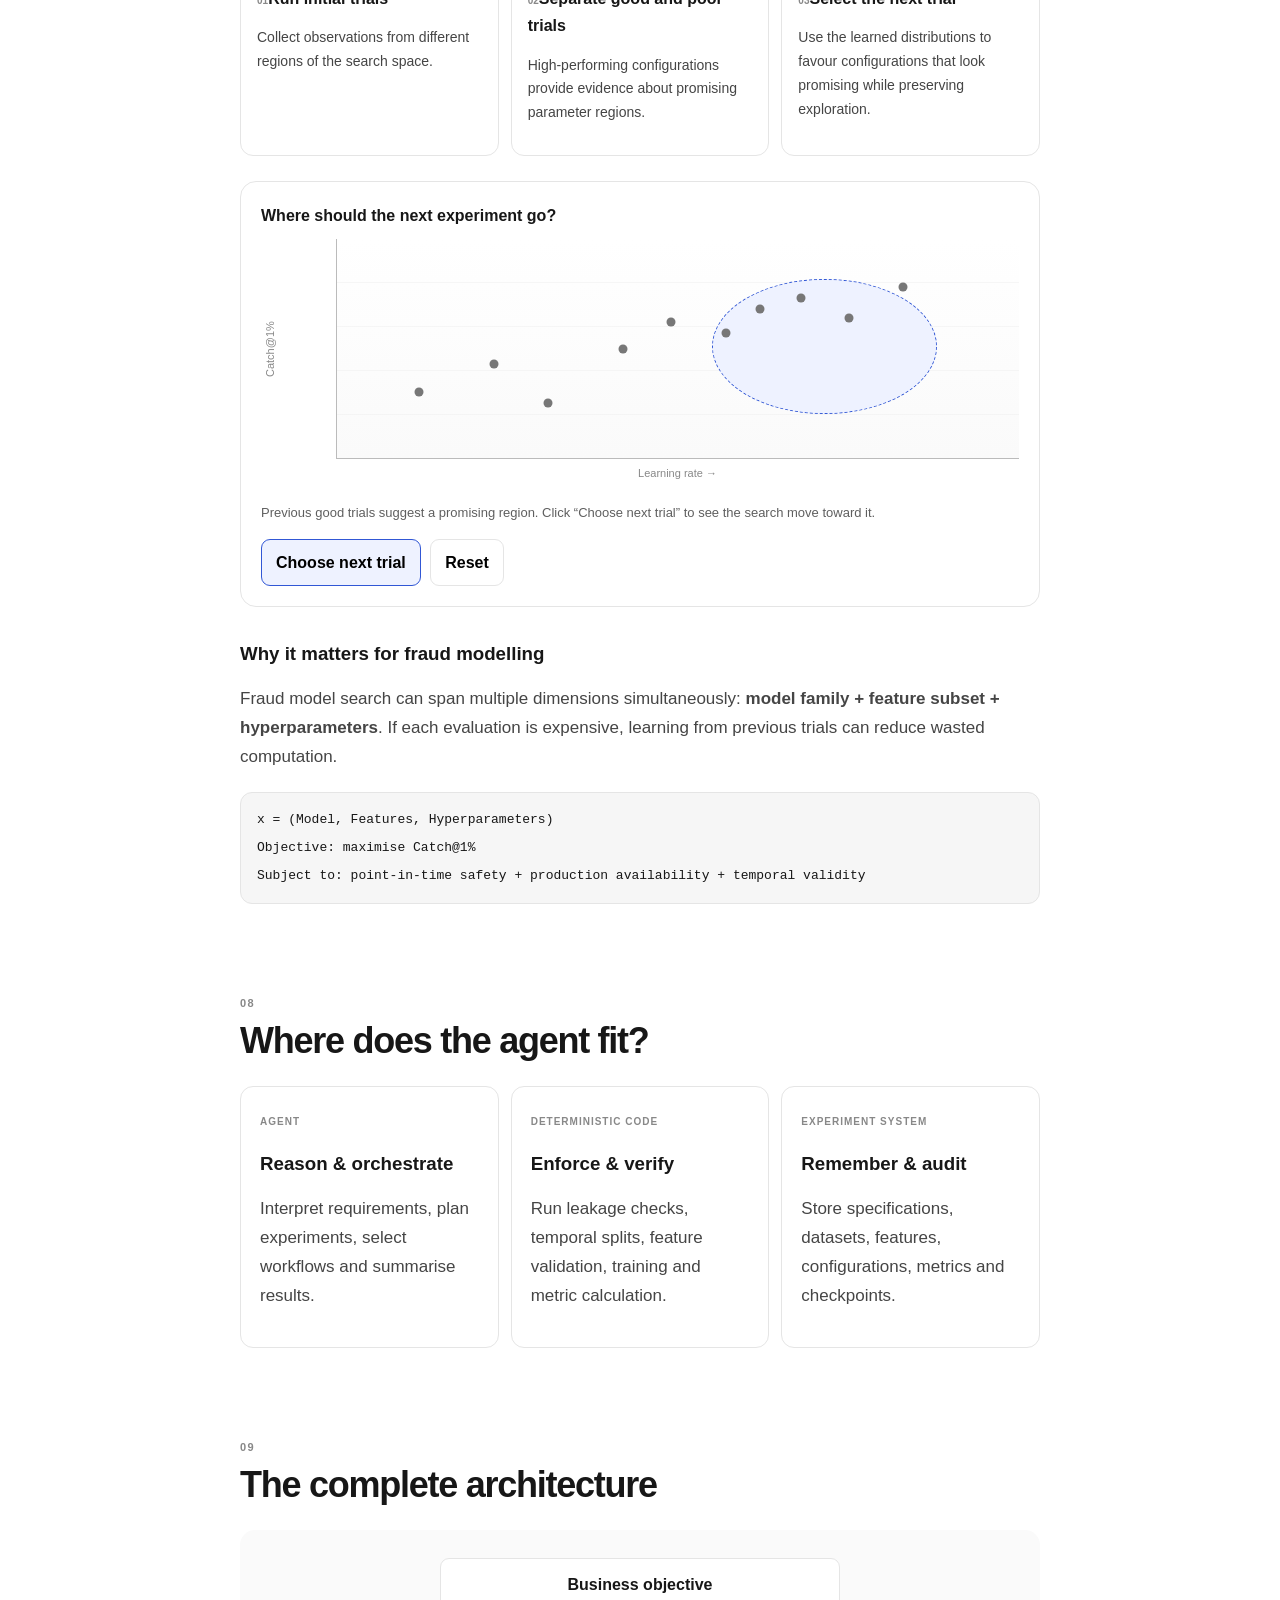
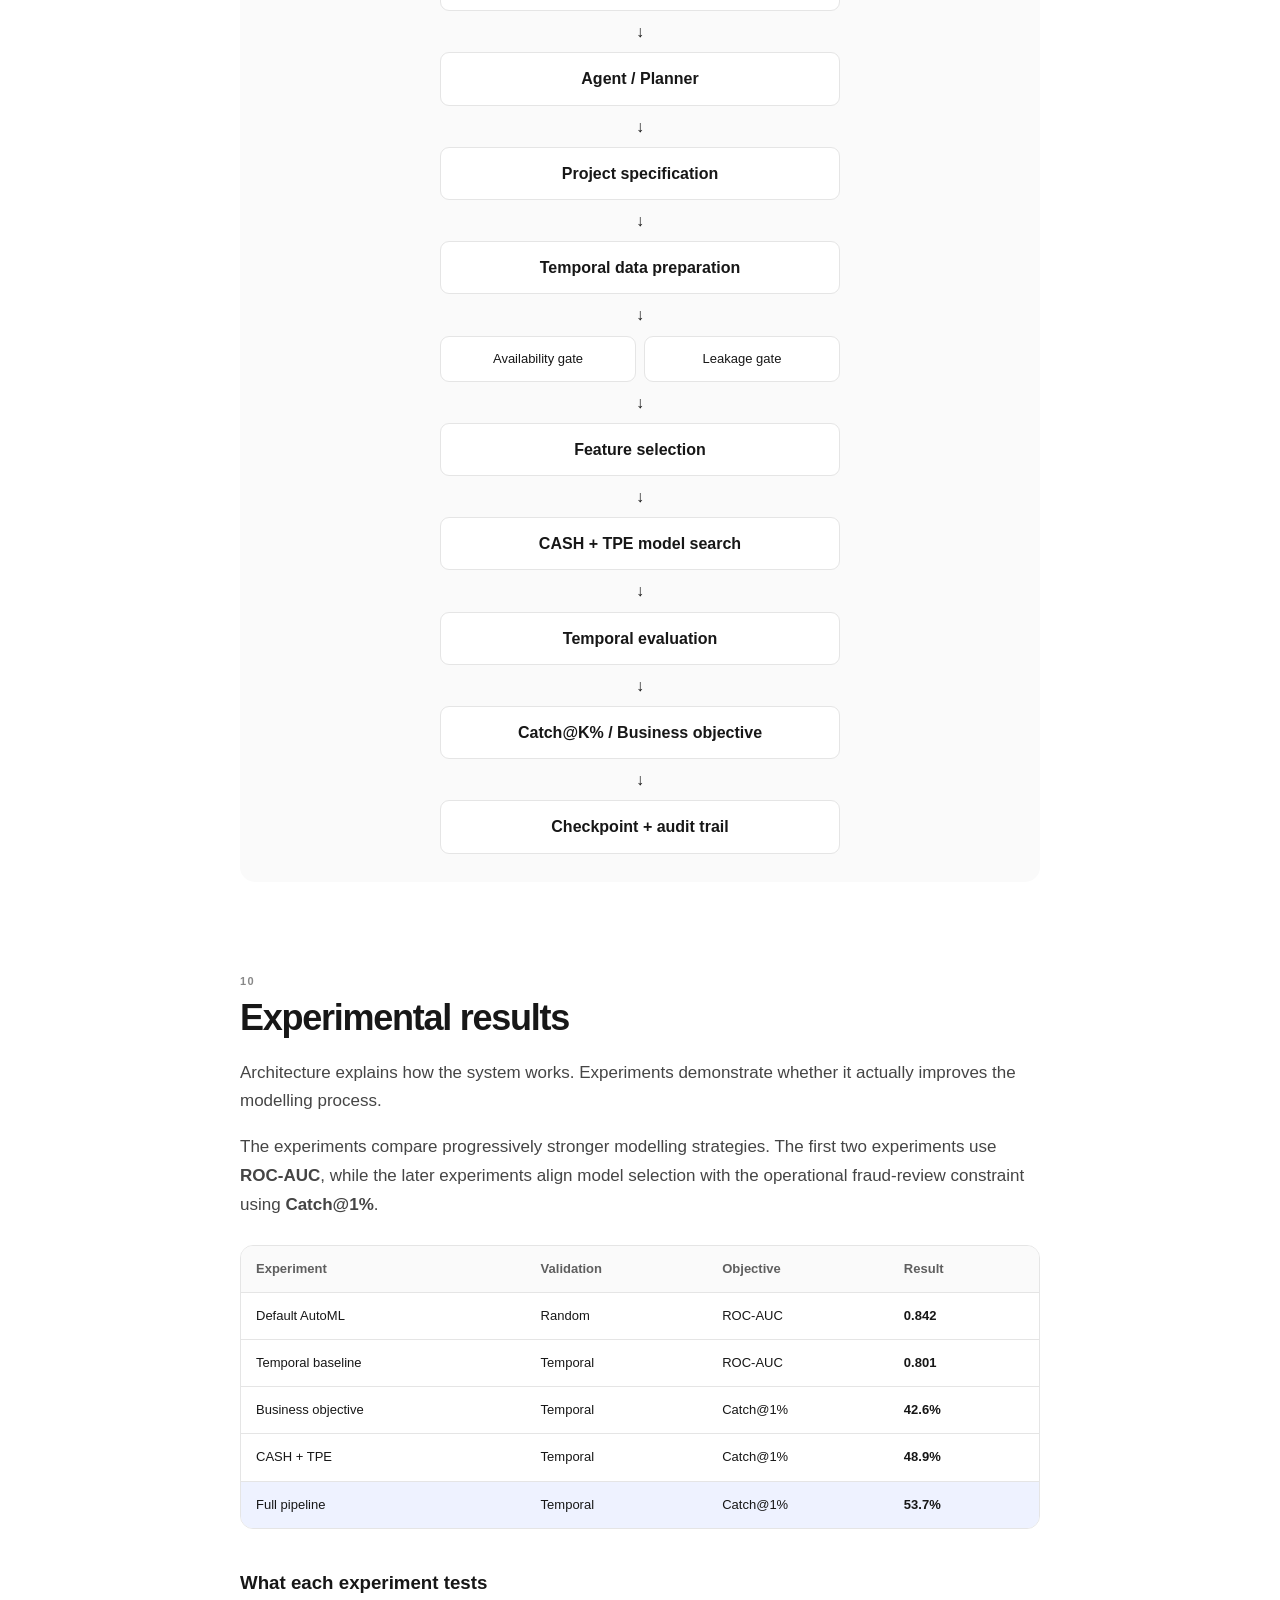
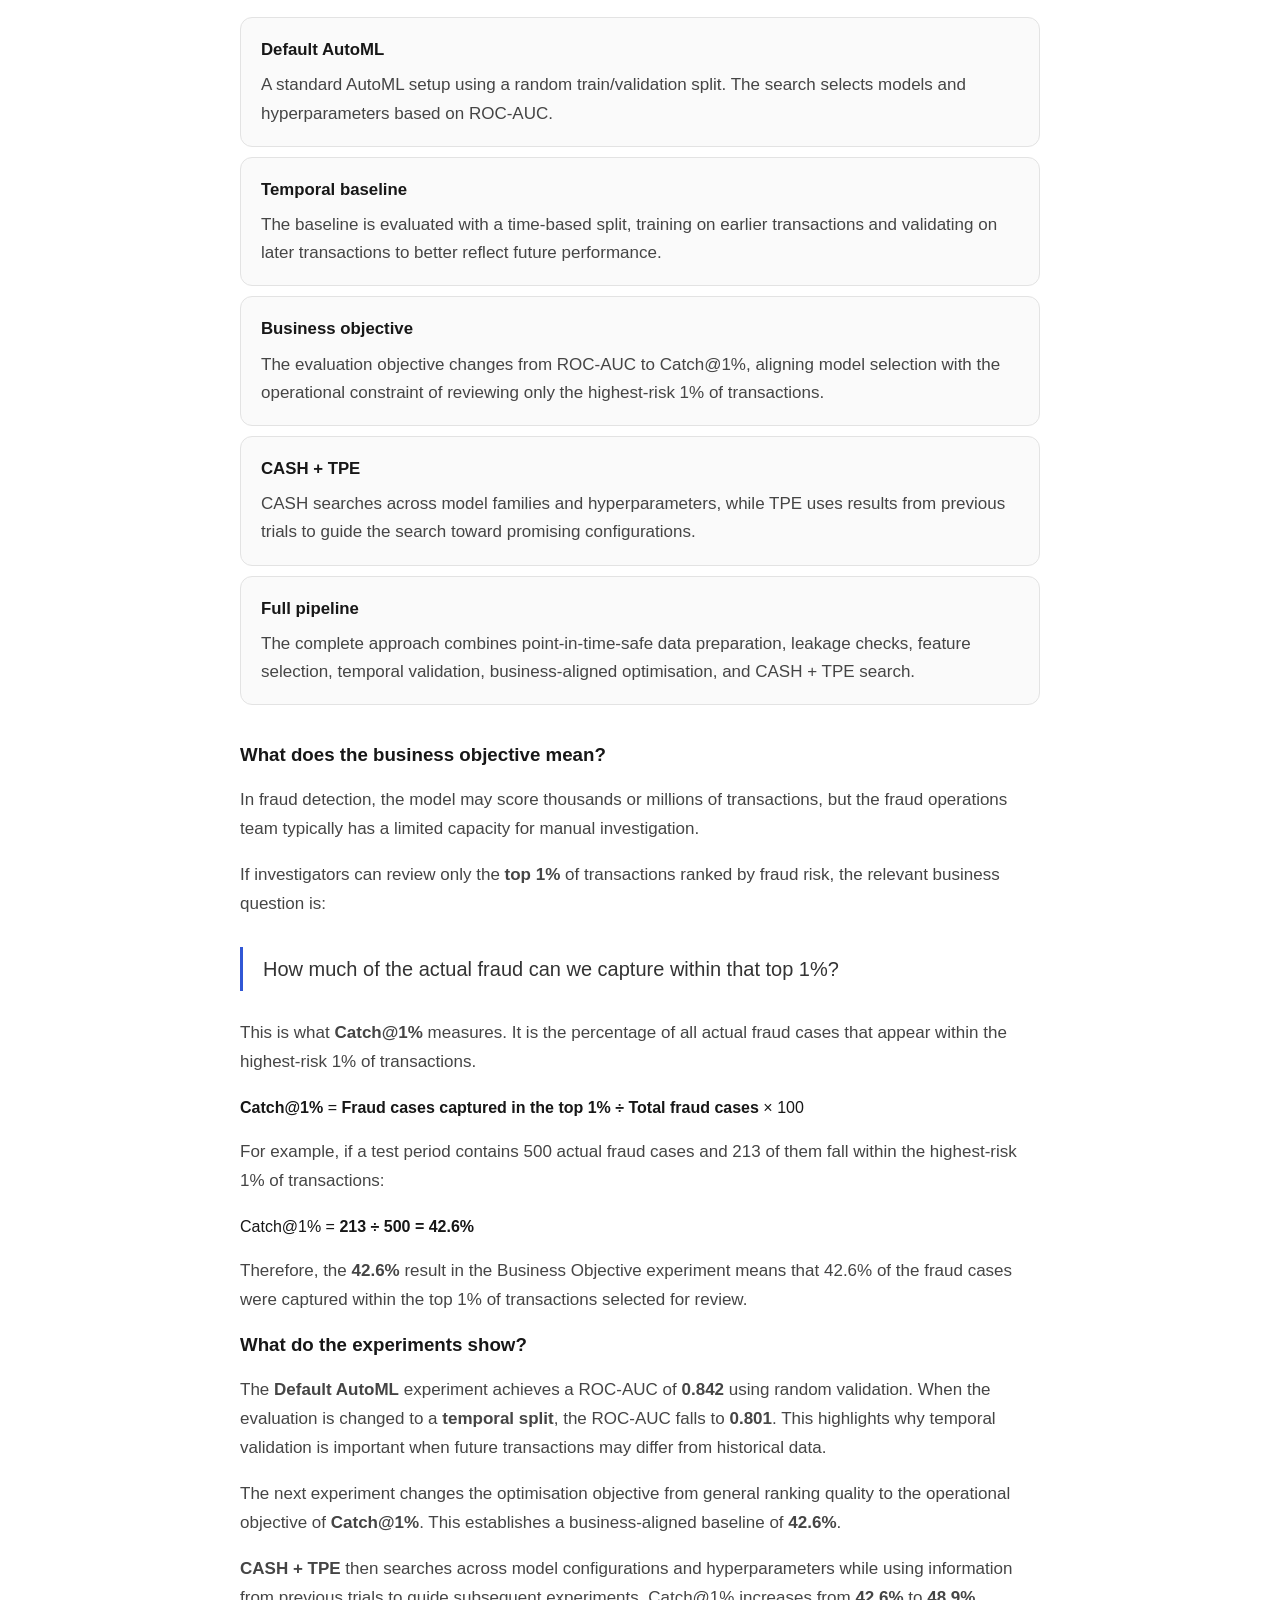
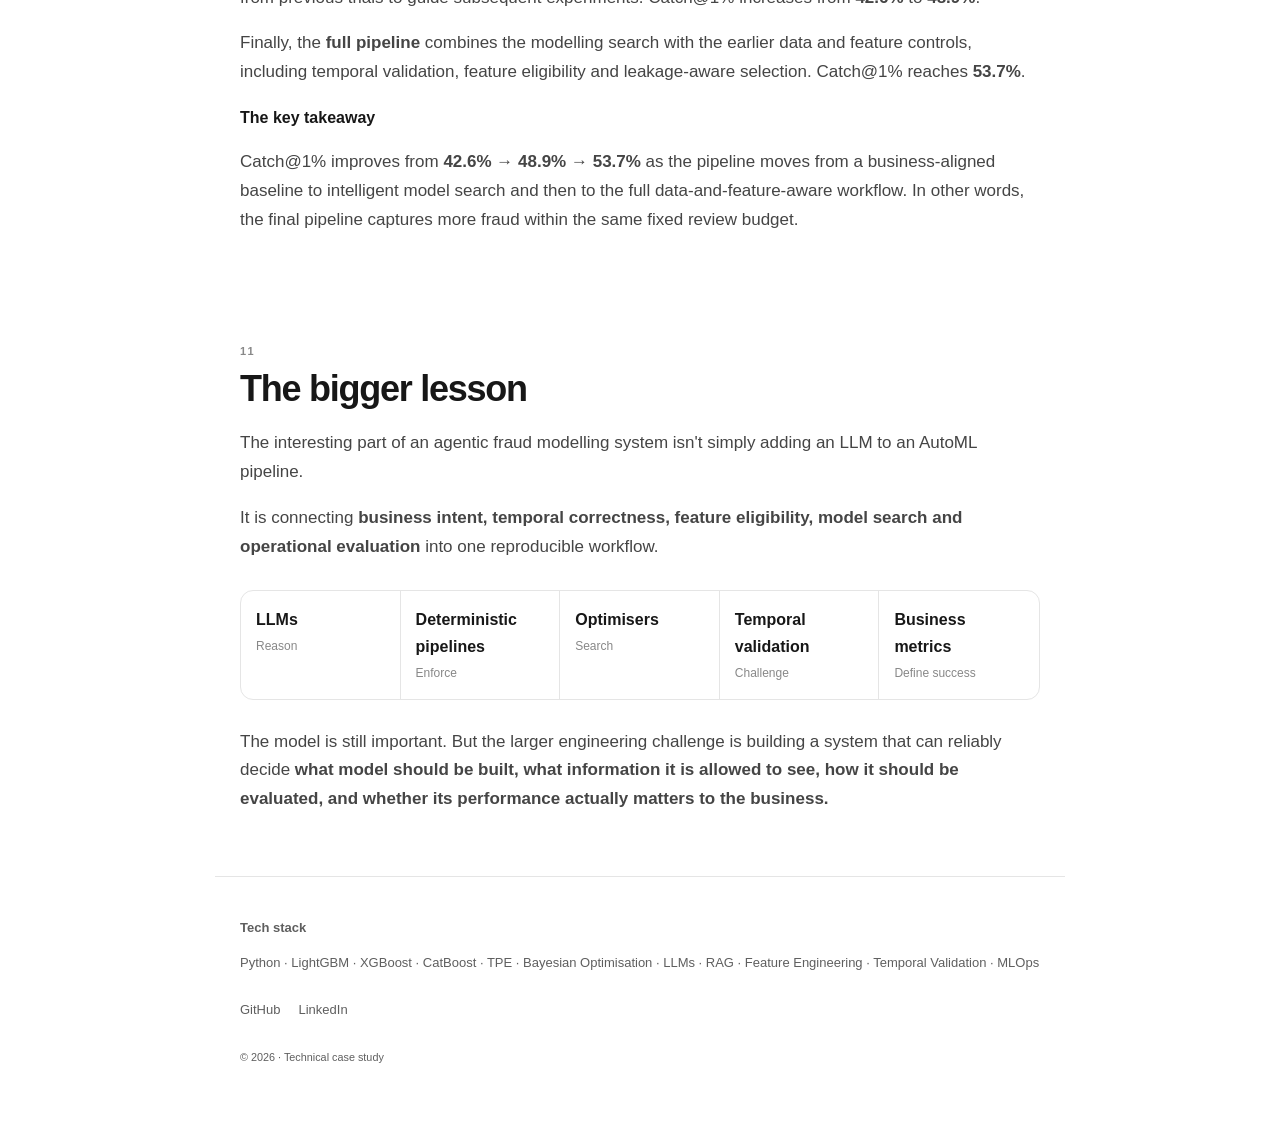
==== commit f671bd16: "Add files via upload" ====
--- a/index.html
+++ b/index.html
@@ -285,14 +285,80 @@
     constraint using <strong>Catch@1%</strong>.
   </p>
 
-  <div class="results-table results-table-wide">
-  <div class="table-header"><span>Experiment</span><span>Validation</span><span>Objective</span><span>Description</span><span>Result</span></div>
-  <div class="table-row"><span><strong>Default AutoML</strong></span><span>Random</span><span>ROC-AUC</span><span>Standard AutoML with random train/validation splitting, searching across models and hyperparameters using ROC-AUC.</span><span><strong>0.842</strong></span></div>
-  <div class="table-row"><span><strong>Temporal baseline</strong></span><span>Temporal</span><span>ROC-AUC</span><span>Same baseline modelling approach, but evaluated using a time-based split to measure performance on future-like data.</span><span><strong>0.801</strong></span></div>
-  <div class="table-row"><span><strong>Business objective</strong></span><span>Temporal</span><span>Catch@1%</span><span>Uses temporal validation and optimises for the operational goal: the percentage of fraud captured within the top 1% highest-risk transactions.</span><span><strong>42.6%</strong></span></div>
-  <div class="table-row"><span><strong>CASH + TPE</strong></span><span>Temporal</span><span>Catch@1%</span><span>Searches across model families and hyperparameters using CASH, while TPE learns from previous trials to focus the search on promising configurations.</span><span><strong>48.9%</strong></span></div>
-  <div class="table-row"><span><strong>Full pipeline</strong></span><span>Temporal</span><span>Catch@1%</span><span>Complete pipeline combining point-in-time-safe data, leakage checks, feature selection, temporal validation, business-aligned optimisation, and CASH + TPE search.</span><span><strong>53.7%</strong></span></div>
+  <div class="results-table">
+    <div class="table-header">
+      <span>Experiment</span>
+      <span>Validation</span>
+      <span>Objective</span>
+      <span>Result</span>
+    </div>
+
+    <div class="table-row">
+      <span>Default AutoML</span>
+      <span>Random</span>
+      <span>ROC-AUC</span>
+      <strong>0.842</strong>
+    </div>
+
+    <div class="table-row">
+      <span>Temporal baseline</span>
+      <span>Temporal</span>
+      <span>ROC-AUC</span>
+      <strong>0.801</strong>
+    </div>
+
+    <div class="table-row">
+      <span>Business objective</span>
+      <span>Temporal</span>
+      <span>Catch@1%</span>
+      <strong>42.6%</strong>
+    </div>
+
+    <div class="table-row">
+      <span>CASH + TPE</span>
+      <span>Temporal</span>
+      <span>Catch@1%</span>
+      <strong>48.9%</strong>
+    </div>
+
+    <div class="table-row final-row">
+      <span>Full pipeline</span>
+      <span>Temporal</span>
+      <span>Catch@1%</span>
+      <strong>53.7%</strong>
+    </div>
+  </div>
+
+  
+<div class="experiment-descriptions">
+  <h3>What each experiment tests</h3>
+
+  <div class="experiment-description">
+    <strong>Default AutoML</strong>
+    <p>A standard AutoML setup using a random train/validation split. The search selects models and hyperparameters based on ROC-AUC.</p>
+  </div>
+
+  <div class="experiment-description">
+    <strong>Temporal baseline</strong>
+    <p>The baseline is evaluated with a time-based split, training on earlier transactions and validating on later transactions to better reflect future performance.</p>
+  </div>
+
+  <div class="experiment-description">
+    <strong>Business objective</strong>
+    <p>The evaluation objective changes from ROC-AUC to Catch@1%, aligning model selection with the operational constraint of reviewing only the highest-risk 1% of transactions.</p>
+  </div>
+
+  <div class="experiment-description">
+    <strong>CASH + TPE</strong>
+    <p>CASH searches across model families and hyperparameters, while TPE uses results from previous trials to guide the search toward promising configurations.</p>
+  </div>
+
+  <div class="experiment-description">
+    <strong>Full pipeline</strong>
+    <p>The complete approach combines point-in-time-safe data preparation, leakage checks, feature selection, temporal validation, business-aligned optimisation, and CASH + TPE search.</p>
+  </div>
 </div>
+
 <div class="result-explanation">
     <h3>What does the business objective mean?</h3>
 
--- a/style.css
+++ b/style.css
@@ -136,21 +136,26 @@
 @media(prefers-reduced-motion:reduce){html{scroll-behavior:auto}}
 
 
-/* Experimental results: five-column table with descriptions */
-.results-table-wide {
-  overflow-x: auto;
+/* Experiment descriptions shown separately from the results table */
+.experiment-descriptions {
+  margin: 42px 0 38px;
 }
-.results-table-wide .table-header,
-.results-table-wide .table-row {
-  grid-template-columns: 1.05fr .8fr .9fr 3fr .7fr;
-  min-width: 980px;
+.experiment-descriptions h3 {
+  margin-bottom: 22px;
 }
-.results-table-wide .table-row span:nth-child(4) {
-  line-height: 1.55;
+.experiment-description {
+  padding: 18px 20px;
+  margin: 0 0 10px;
+  border: 1px solid #e3e3e3;
+  border-radius: 12px;
+  background: #fafafa;
 }
-@media (max-width: 800px) {
-  .results-table-wide .table-header,
-  .results-table-wide .table-row {
-    min-width: 900px;
-  }
+.experiment-description strong {
+  display: block;
+  margin-bottom: 7px;
+  font-size: 1.05rem;
 }
+.experiment-description p {
+  margin: 0;
+  line-height: 1.65;
+}
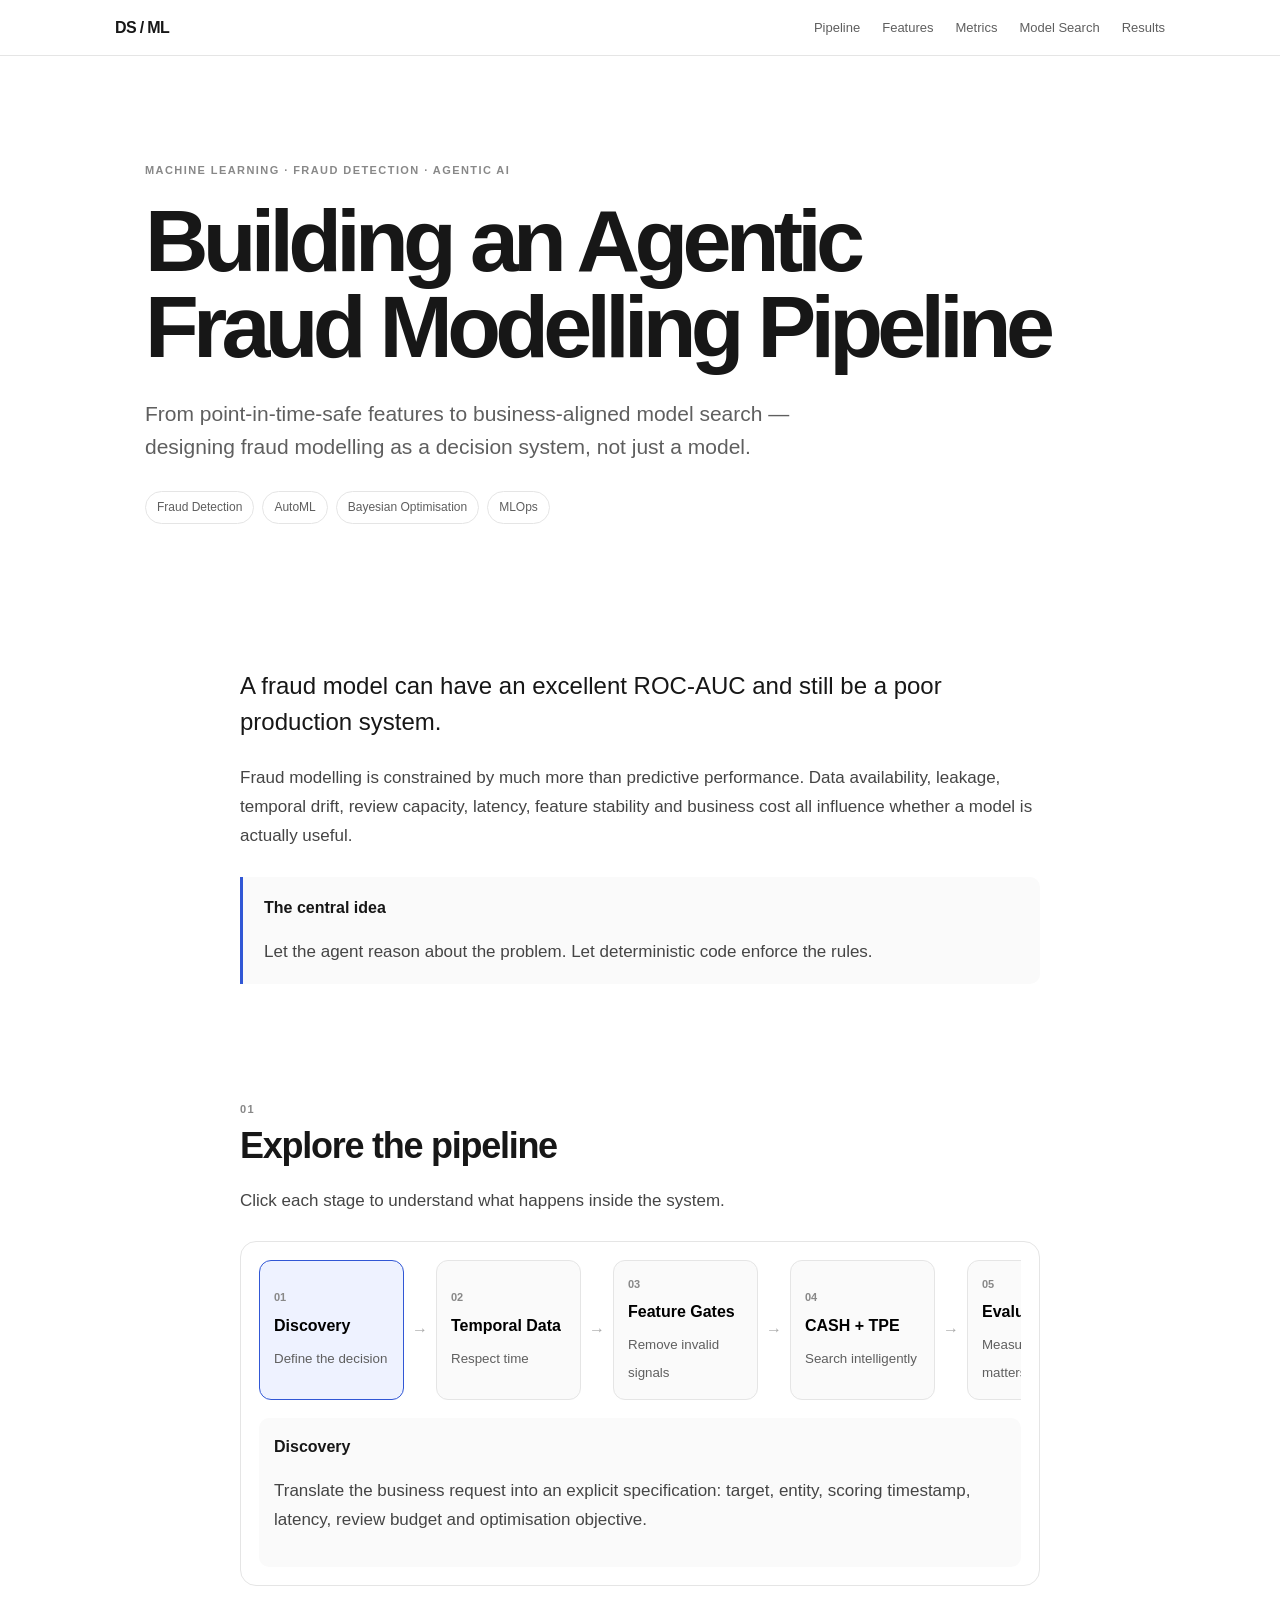
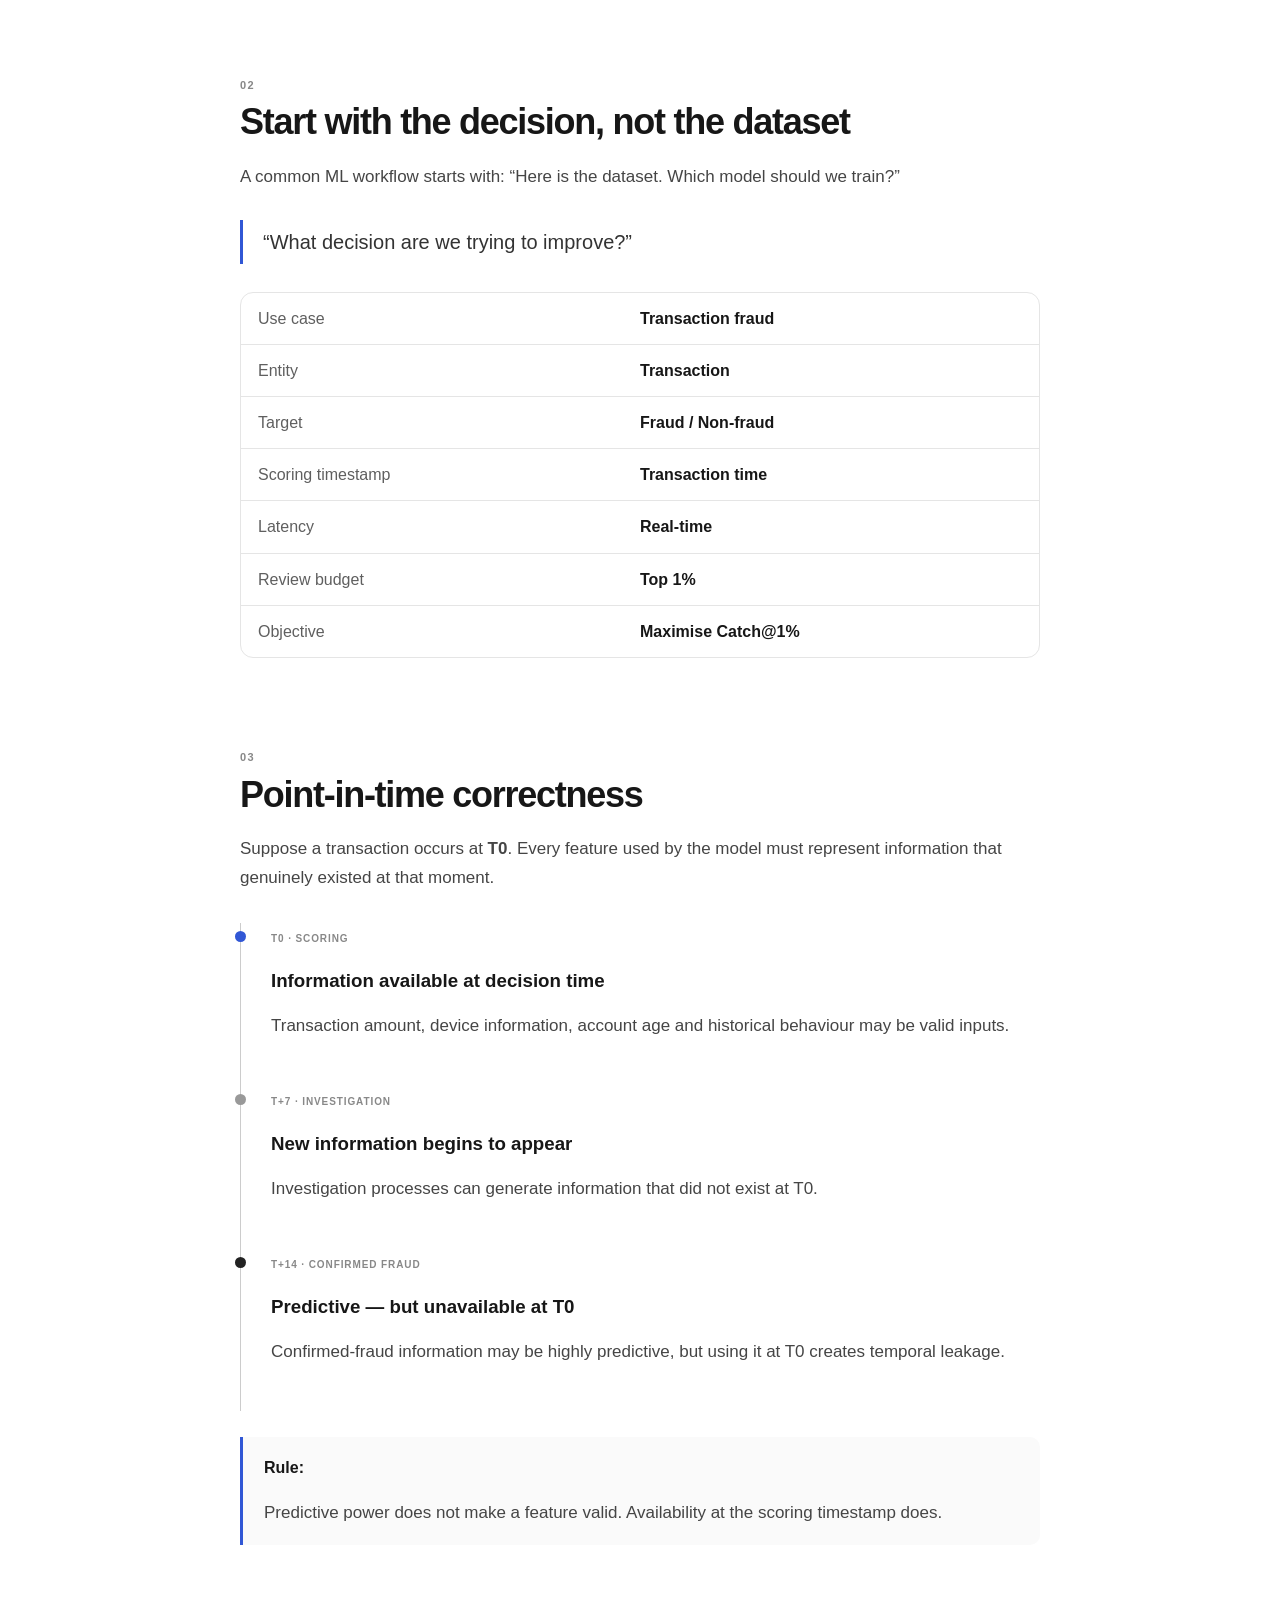
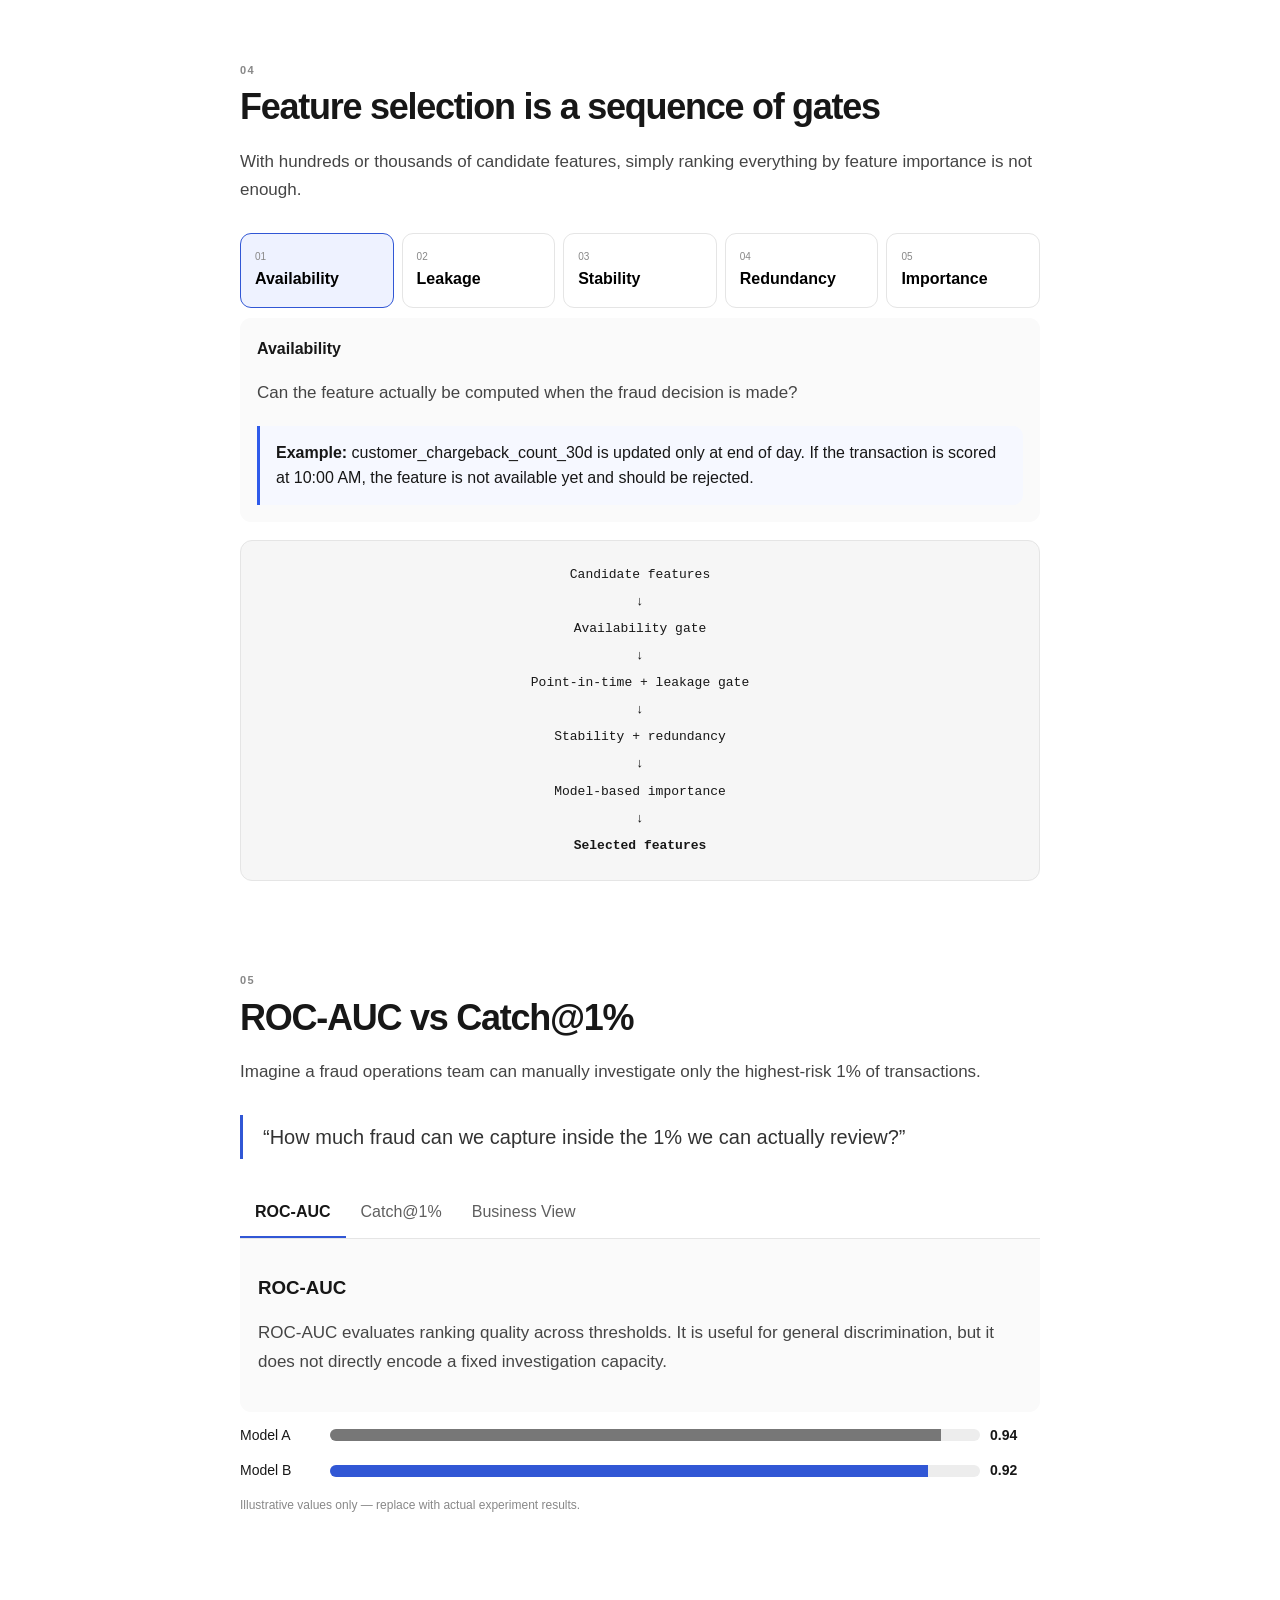
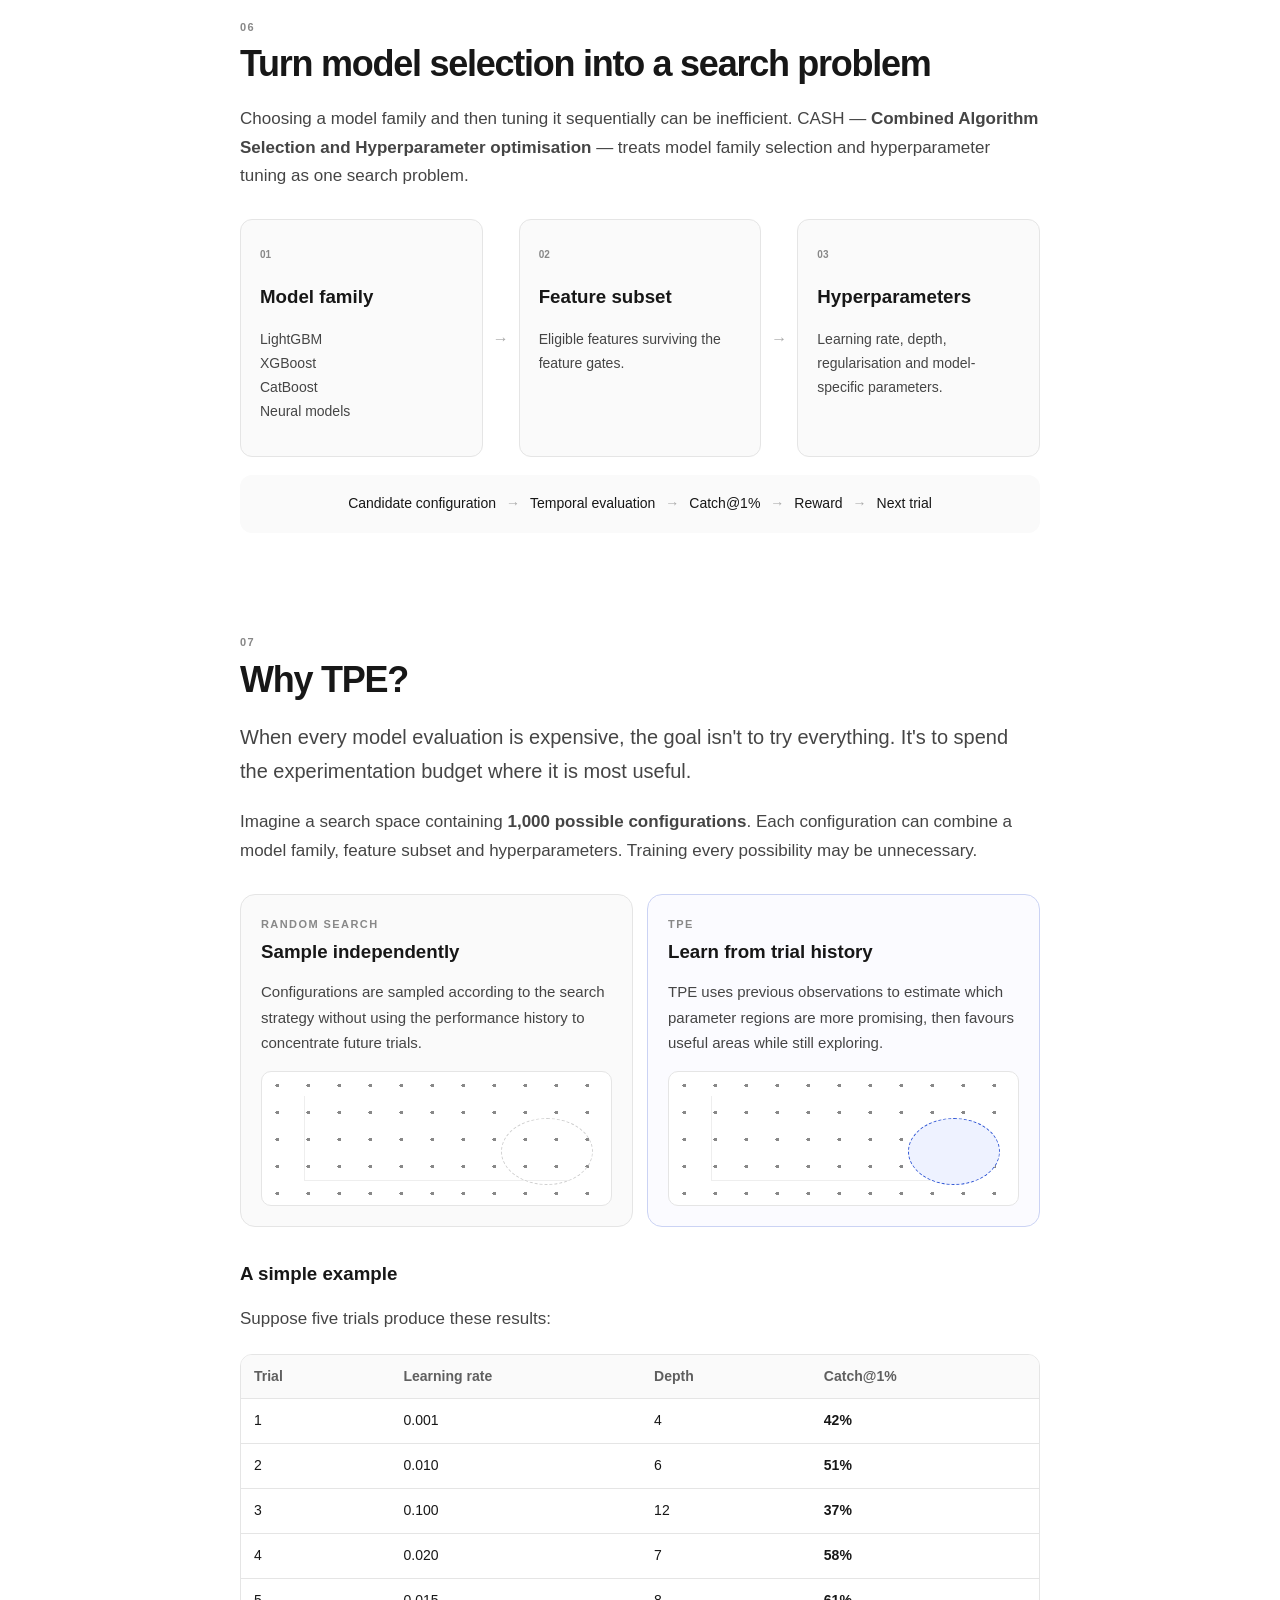
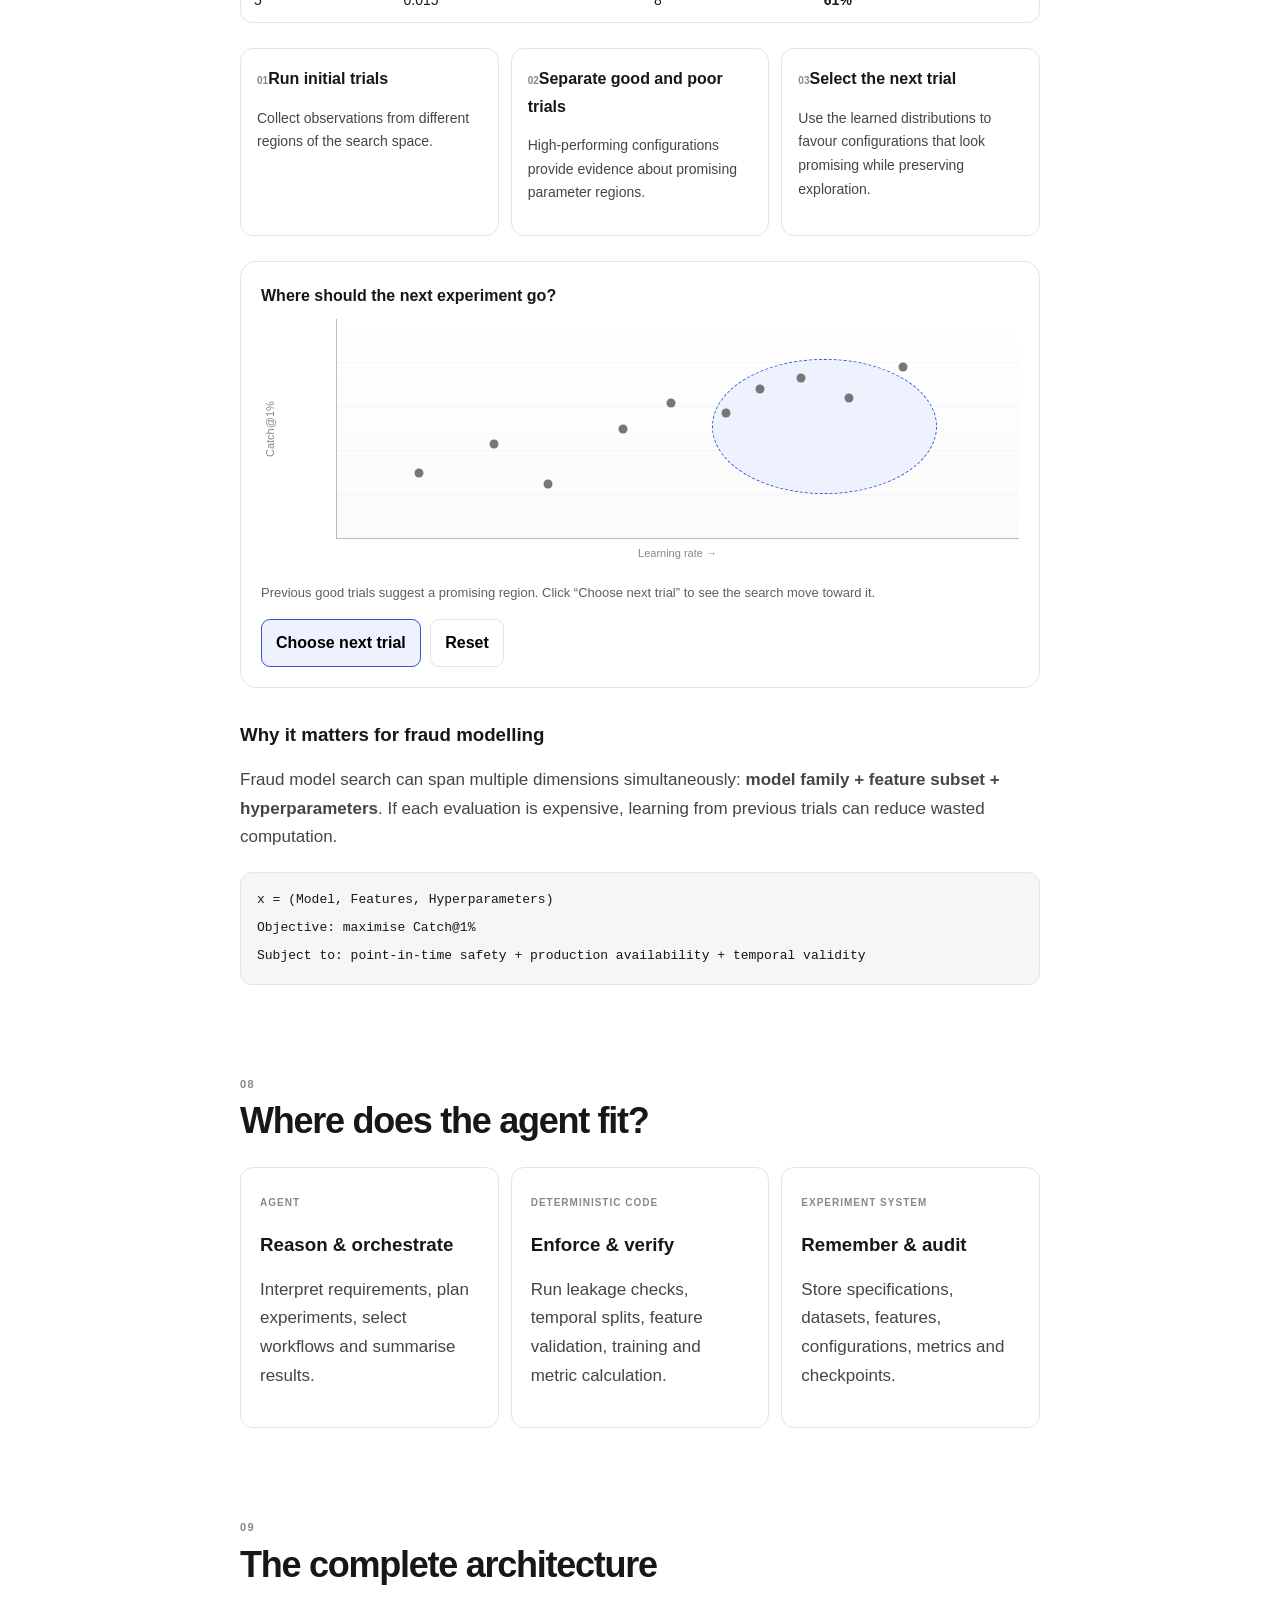
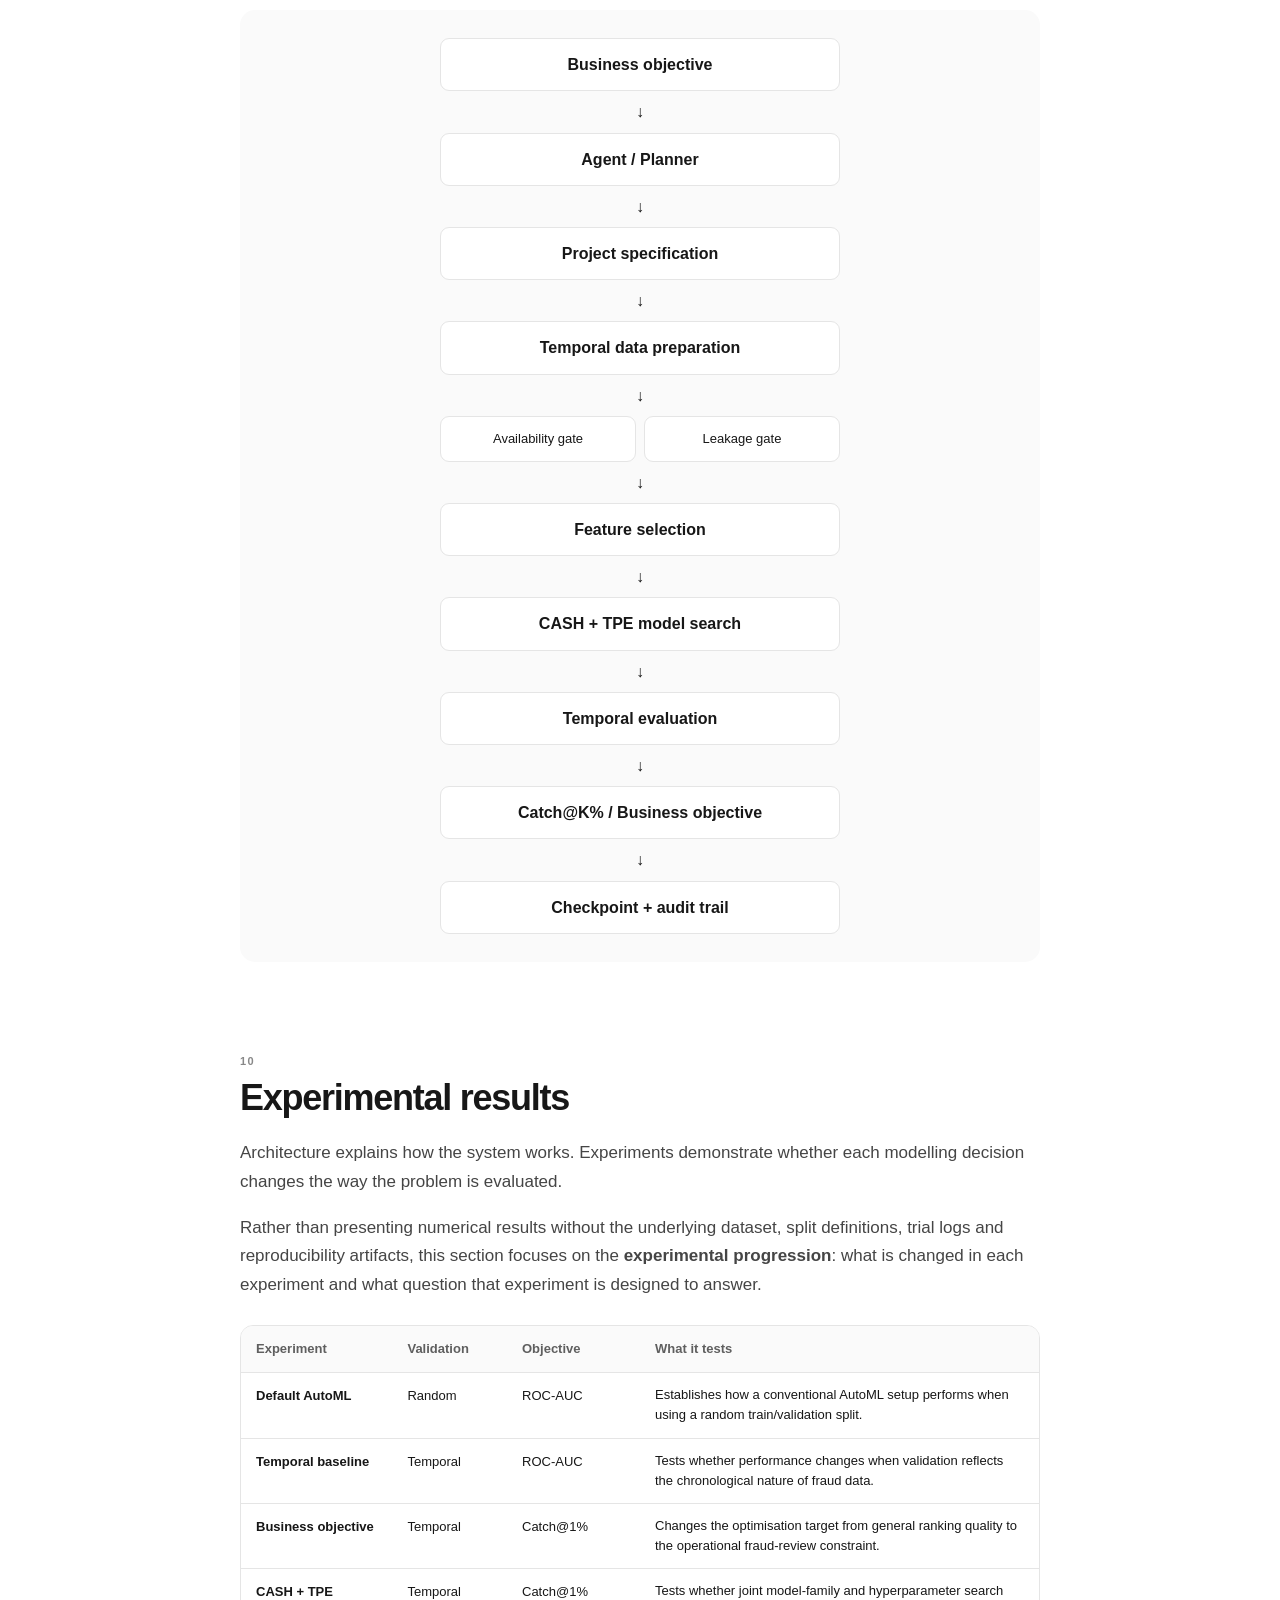
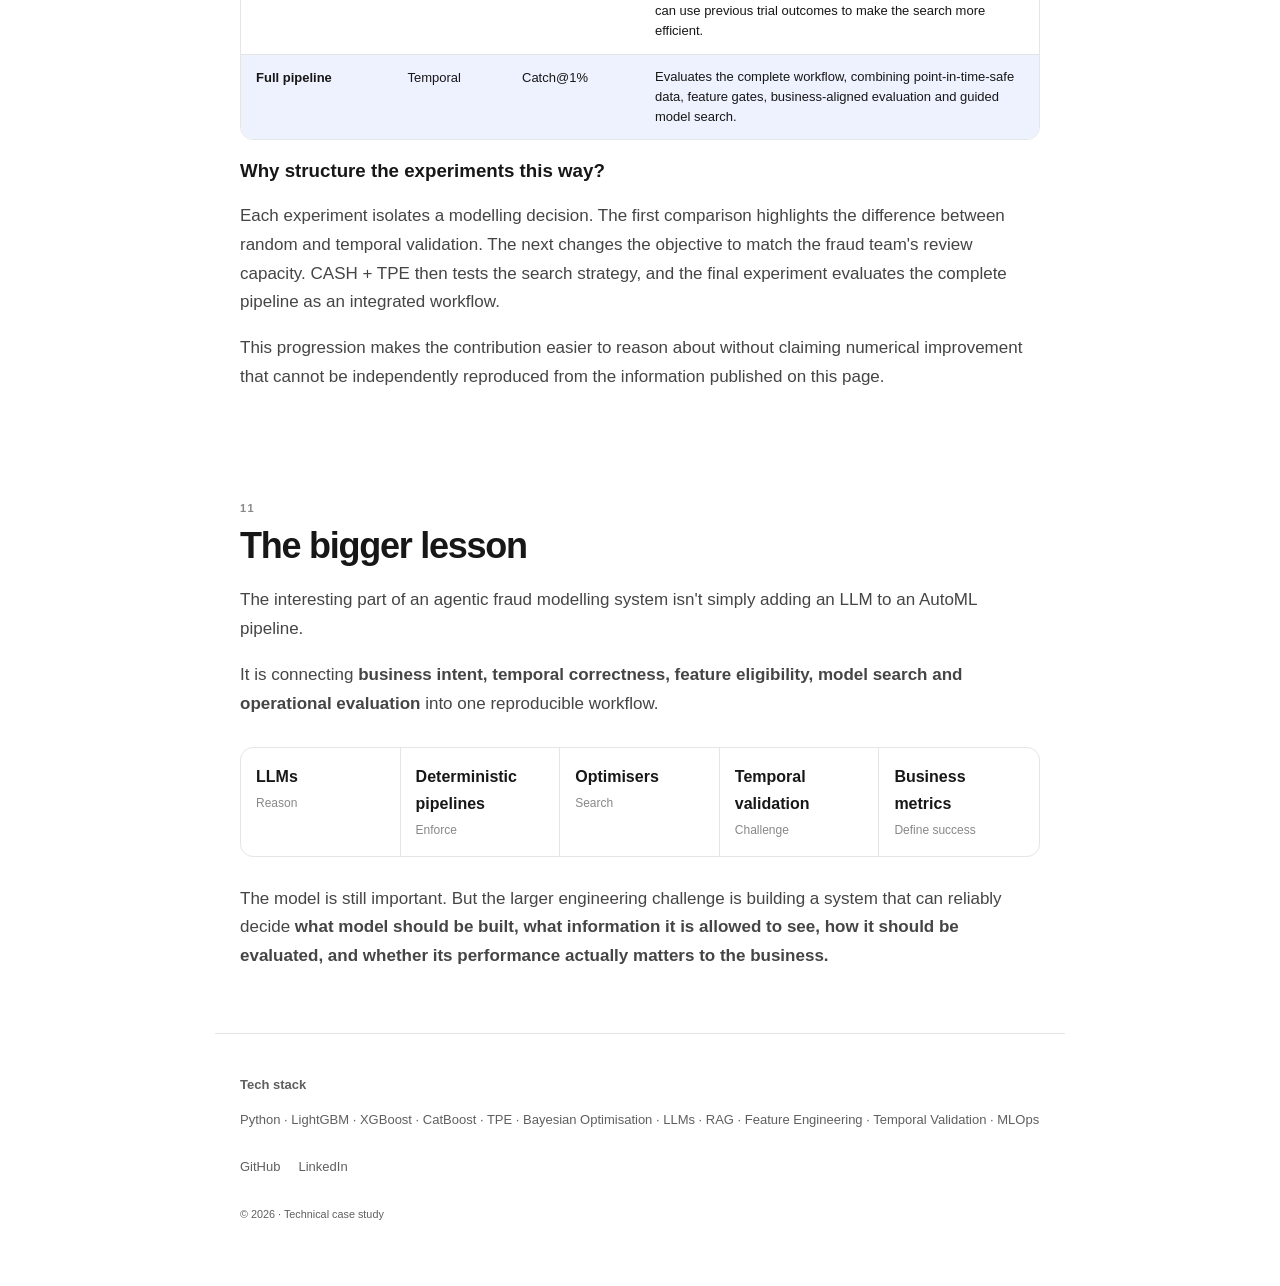
==== commit 6f0464bb: "Add files via upload" ====
--- a/index.html
+++ b/index.html
@@ -111,7 +111,7 @@
     <button class="feature-gate" data-feature="redundancy"><span>04</span><strong>Redundancy</strong></button>
     <button class="feature-gate" data-feature="importance"><span>05</span><strong>Importance</strong></button>
   </div>
-  <div id="feature-description" class="feature-description"><strong>Availability</strong><p>Can the feature actually be computed when the fraud decision is made?</p></div>
+  <div id="feature-description" class="feature-description"><strong>Availability</strong><p>Can the feature actually be computed when the fraud decision is made?</p><div class="gate-example"><strong>Example:</strong> customer_chargeback_count_30d is updated only at end of day. If the transaction is scored at 10:00 AM, the feature is not available yet and should be rejected.</div></div>
   <div class="flow-code">
     <span>Candidate features</span><span>↓</span><span>Availability gate</span><span>↓</span>
     <span>Point-in-time + leakage gate</span><span>↓</span><span>Stability + redundancy</span>
@@ -270,19 +270,18 @@
 
 <section id="results" class="article-section">
   <div class="section-number">10</div>
-
   <h2>Experimental results</h2>
 
   <p>
     Architecture explains how the system works. Experiments demonstrate whether
-    it actually improves the modelling process.
-  </p>
-
-  <p>
-    The experiments compare progressively stronger modelling strategies.
-    The first two experiments use <strong>ROC-AUC</strong>, while the later
-    experiments align model selection with the operational fraud-review
-    constraint using <strong>Catch@1%</strong>.
+    each modelling decision changes the way the problem is evaluated.
+  </p>
+
+  <p>
+    Rather than presenting numerical results without the underlying dataset,
+    split definitions, trial logs and reproducibility artifacts, this section
+    focuses on the <strong>experimental progression</strong>: what is changed
+    in each experiment and what question that experiment is designed to answer.
   </p>
 
   <div class="results-table">
@@ -290,162 +289,60 @@
       <span>Experiment</span>
       <span>Validation</span>
       <span>Objective</span>
-      <span>Result</span>
+      <span>What it tests</span>
     </div>
 
     <div class="table-row">
-      <span>Default AutoML</span>
+      <span><strong>Default AutoML</strong></span>
       <span>Random</span>
       <span>ROC-AUC</span>
-      <strong>0.842</strong>
+      <span>Establishes how a conventional AutoML setup performs when using a random train/validation split.</span>
     </div>
 
     <div class="table-row">
-      <span>Temporal baseline</span>
+      <span><strong>Temporal baseline</strong></span>
       <span>Temporal</span>
       <span>ROC-AUC</span>
-      <strong>0.801</strong>
+      <span>Tests whether performance changes when validation reflects the chronological nature of fraud data.</span>
     </div>
 
     <div class="table-row">
-      <span>Business objective</span>
+      <span><strong>Business objective</strong></span>
       <span>Temporal</span>
       <span>Catch@1%</span>
-      <strong>42.6%</strong>
+      <span>Changes the optimisation target from general ranking quality to the operational fraud-review constraint.</span>
     </div>
 
     <div class="table-row">
-      <span>CASH + TPE</span>
+      <span><strong>CASH + TPE</strong></span>
       <span>Temporal</span>
       <span>Catch@1%</span>
-      <strong>48.9%</strong>
+      <span>Tests whether joint model-family and hyperparameter search can use previous trial outcomes to make the search more efficient.</span>
     </div>
 
     <div class="table-row final-row">
-      <span>Full pipeline</span>
+      <span><strong>Full pipeline</strong></span>
       <span>Temporal</span>
       <span>Catch@1%</span>
-      <strong>53.7%</strong>
-    </div>
-  </div>
-
-  
-<div class="experiment-descriptions">
-  <h3>What each experiment tests</h3>
-
-  <div class="experiment-description">
-    <strong>Default AutoML</strong>
-    <p>A standard AutoML setup using a random train/validation split. The search selects models and hyperparameters based on ROC-AUC.</p>
-  </div>
-
-  <div class="experiment-description">
-    <strong>Temporal baseline</strong>
-    <p>The baseline is evaluated with a time-based split, training on earlier transactions and validating on later transactions to better reflect future performance.</p>
-  </div>
-
-  <div class="experiment-description">
-    <strong>Business objective</strong>
-    <p>The evaluation objective changes from ROC-AUC to Catch@1%, aligning model selection with the operational constraint of reviewing only the highest-risk 1% of transactions.</p>
-  </div>
-
-  <div class="experiment-description">
-    <strong>CASH + TPE</strong>
-    <p>CASH searches across model families and hyperparameters, while TPE uses results from previous trials to guide the search toward promising configurations.</p>
-  </div>
-
-  <div class="experiment-description">
-    <strong>Full pipeline</strong>
-    <p>The complete approach combines point-in-time-safe data preparation, leakage checks, feature selection, temporal validation, business-aligned optimisation, and CASH + TPE search.</p>
-  </div>
-</div>
-
-<div class="result-explanation">
-    <h3>What does the business objective mean?</h3>
+      <span>Evaluates the complete workflow, combining point-in-time-safe data, feature gates, business-aligned evaluation and guided model search.</span>
+    </div>
+  </div>
+
+  <div class="result-explanation">
+    <h3>Why structure the experiments this way?</h3>
 
     <p>
-      In fraud detection, the model may score thousands or millions of
-      transactions, but the fraud operations team typically has a limited
-      capacity for manual investigation.
+      Each experiment isolates a modelling decision. The first comparison
+      highlights the difference between random and temporal validation. The
+      next changes the objective to match the fraud team's review capacity.
+      CASH + TPE then tests the search strategy, and the final experiment
+      evaluates the complete pipeline as an integrated workflow.
     </p>
 
     <p>
-      If investigators can review only the <strong>top 1%</strong> of
-      transactions ranked by fraud risk, the relevant business question is:
-    </p>
-
-    <blockquote>
-      How much of the actual fraud can we capture within that top 1%?
-    </blockquote>
-
-    <p>
-      This is what <strong>Catch@1%</strong> measures. It is the percentage
-      of all actual fraud cases that appear within the highest-risk 1% of
-      transactions.
-    </p>
-
-    <div class="formula-box">
-      <strong>Catch@1%</strong> =
-      <strong>Fraud cases captured in the top 1% ÷ Total fraud cases</strong>
-      × 100
-    </div>
-
-    <p>
-      For example, if a test period contains 500 actual fraud cases and
-      213 of them fall within the highest-risk 1% of transactions:
-    </p>
-
-    <div class="formula-box">
-      Catch@1% = <strong>213 ÷ 500 = 42.6%</strong>
-    </div>
-
-    <p>
-      Therefore, the <strong>42.6%</strong> result in the Business Objective
-      experiment means that 42.6% of the fraud cases were captured within
-      the top 1% of transactions selected for review.
-    </p>
-  </div>
-
-  <div class="result-explanation">
-    <h3>What do the experiments show?</h3>
-
-    <p>
-      The <strong>Default AutoML</strong> experiment achieves a ROC-AUC of
-      <strong>0.842</strong> using random validation. When the evaluation
-      is changed to a <strong>temporal split</strong>, the ROC-AUC falls to
-      <strong>0.801</strong>. This highlights why temporal validation is
-      important when future transactions may differ from historical data.
-    </p>
-
-    <p>
-      The next experiment changes the optimisation objective from general
-      ranking quality to the operational objective of <strong>Catch@1%</strong>.
-      This establishes a business-aligned baseline of <strong>42.6%</strong>.
-    </p>
-
-    <p>
-      <strong>CASH + TPE</strong> then searches across model configurations
-      and hyperparameters while using information from previous trials to
-      guide subsequent experiments. Catch@1% increases from
-      <strong>42.6%</strong> to <strong>48.9%</strong>.
-    </p>
-
-    <p>
-      Finally, the <strong>full pipeline</strong> combines the modelling
-      search with the earlier data and feature controls, including temporal
-      validation, feature eligibility and leakage-aware selection.
-      Catch@1% reaches <strong>53.7%</strong>.
-    </p>
-  </div>
-
-  <div class="result-takeaway">
-    <strong>The key takeaway</strong>
-
-    <p>
-      Catch@1% improves from <strong>42.6% → 48.9% → 53.7%</strong> as the
-      pipeline moves from a business-aligned baseline to intelligent model
-      search and then to the full data-and-feature-aware workflow.
-      In other words, the final pipeline captures more fraud within the
-      same fixed review budget.
+      This progression makes the contribution easier to reason about without
+      claiming numerical improvement that cannot be independently reproduced
+      from the information published on this page.
     </p>
   </div>
 </section>
--- a/style.css
+++ b/style.css
@@ -159,3 +159,32 @@
   margin: 0;
   line-height: 1.65;
 }
+
+
+/* Concrete examples inside the interactive feature-selection gates */
+.gate-example {
+  margin-top: 18px;
+  padding: 14px 16px;
+  border-left: 3px solid #2f5bea;
+  background: #f6f8ff;
+  border-radius: 0 10px 10px 0;
+  line-height: 1.6;
+}
+.gate-example strong {
+  font-weight: 700;
+}
+
+/* Qualitative experimental-results table */
+.results-table .table-header,
+.results-table .table-row {
+  grid-template-columns: 1.15fr .85fr 1fr 3fr;
+}
+.results-table .table-row span:last-child {
+  line-height: 1.55;
+}
+@media (max-width: 800px) {
+  .results-table .table-header,
+  .results-table .table-row {
+    min-width: 900px;
+  }
+}
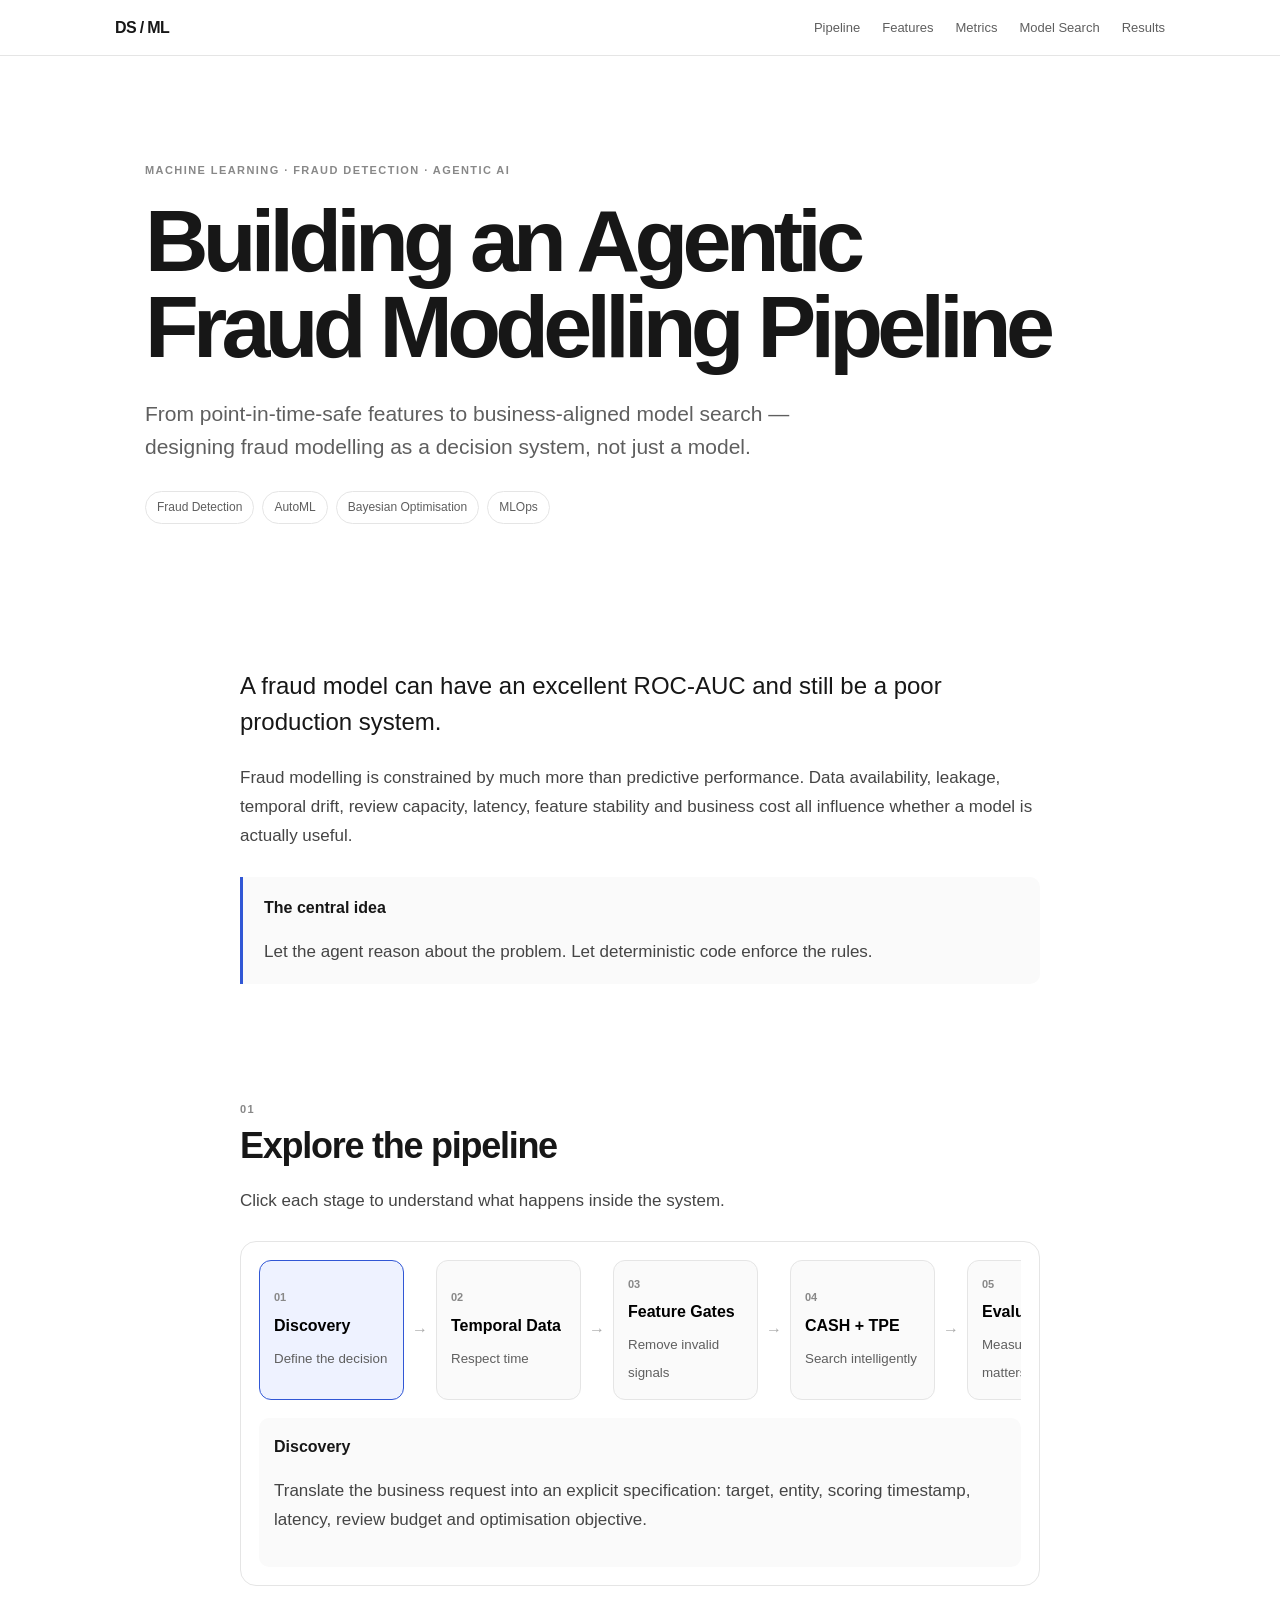
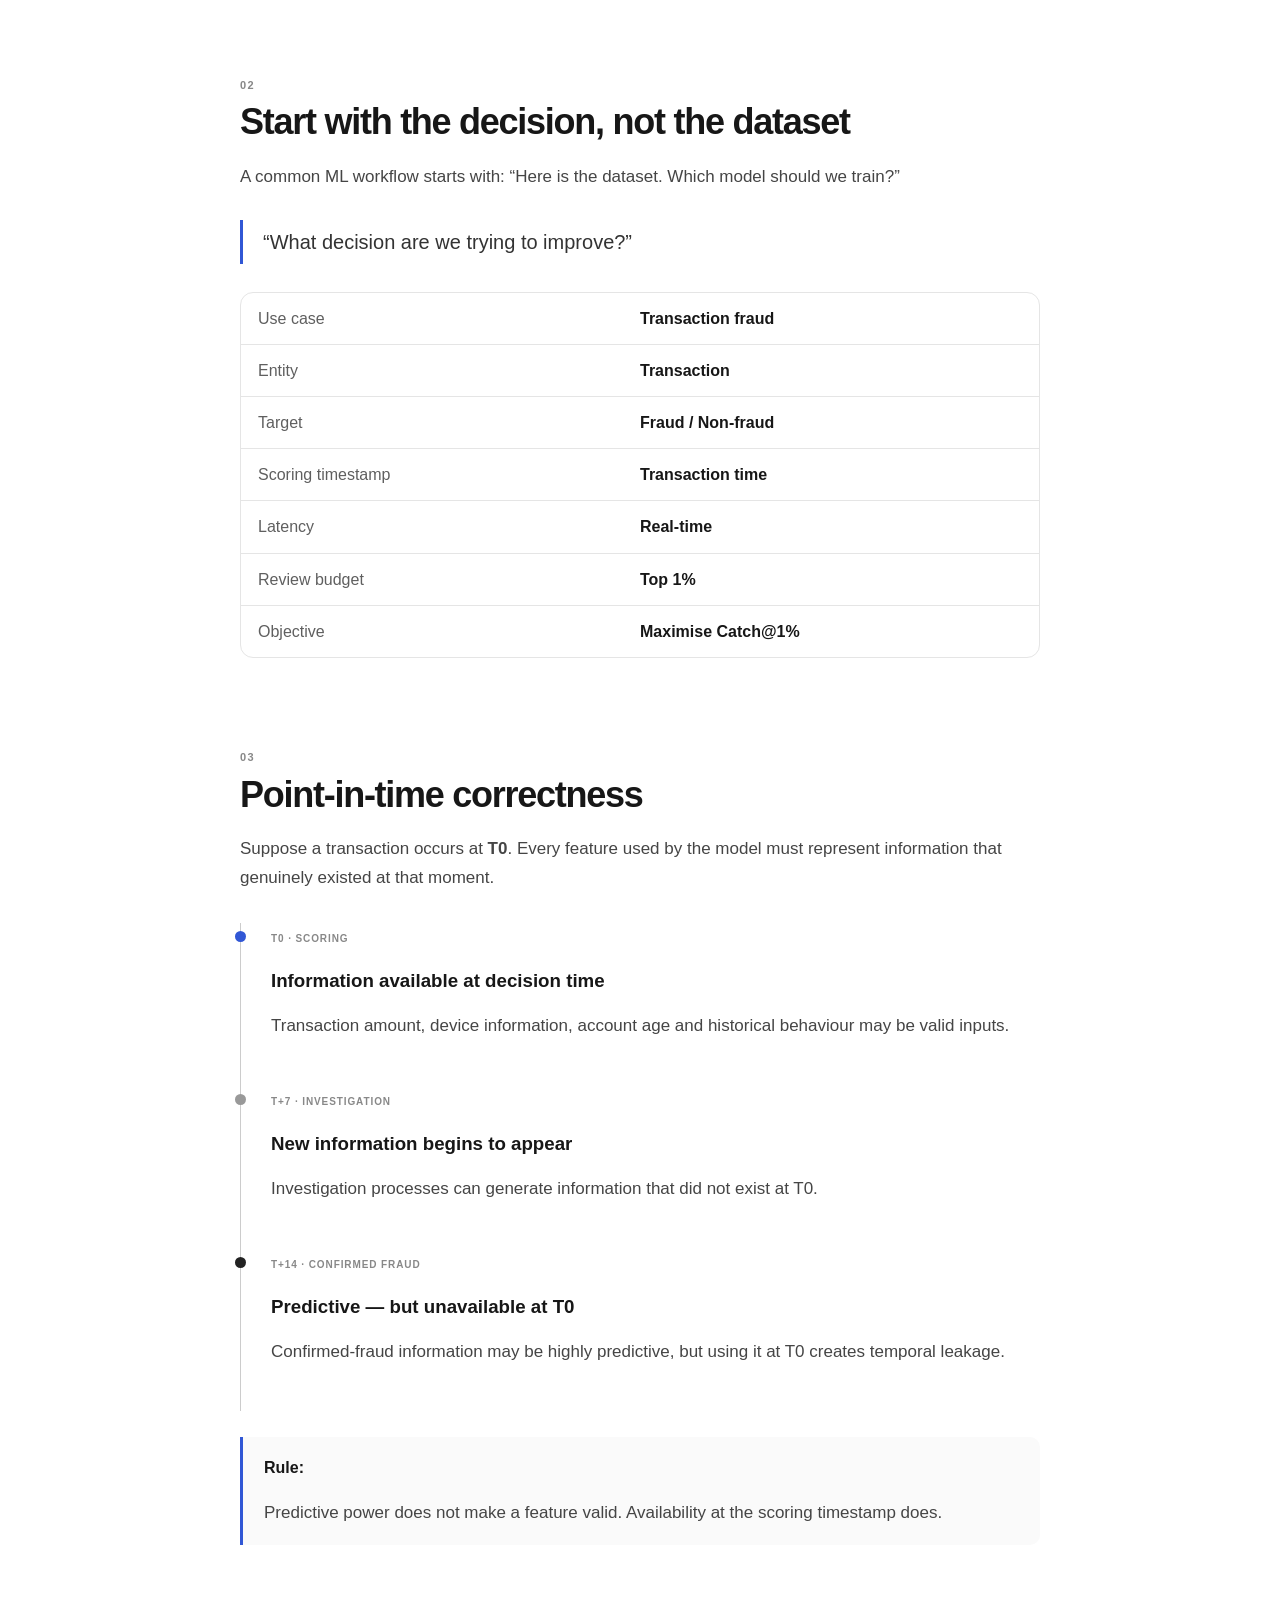
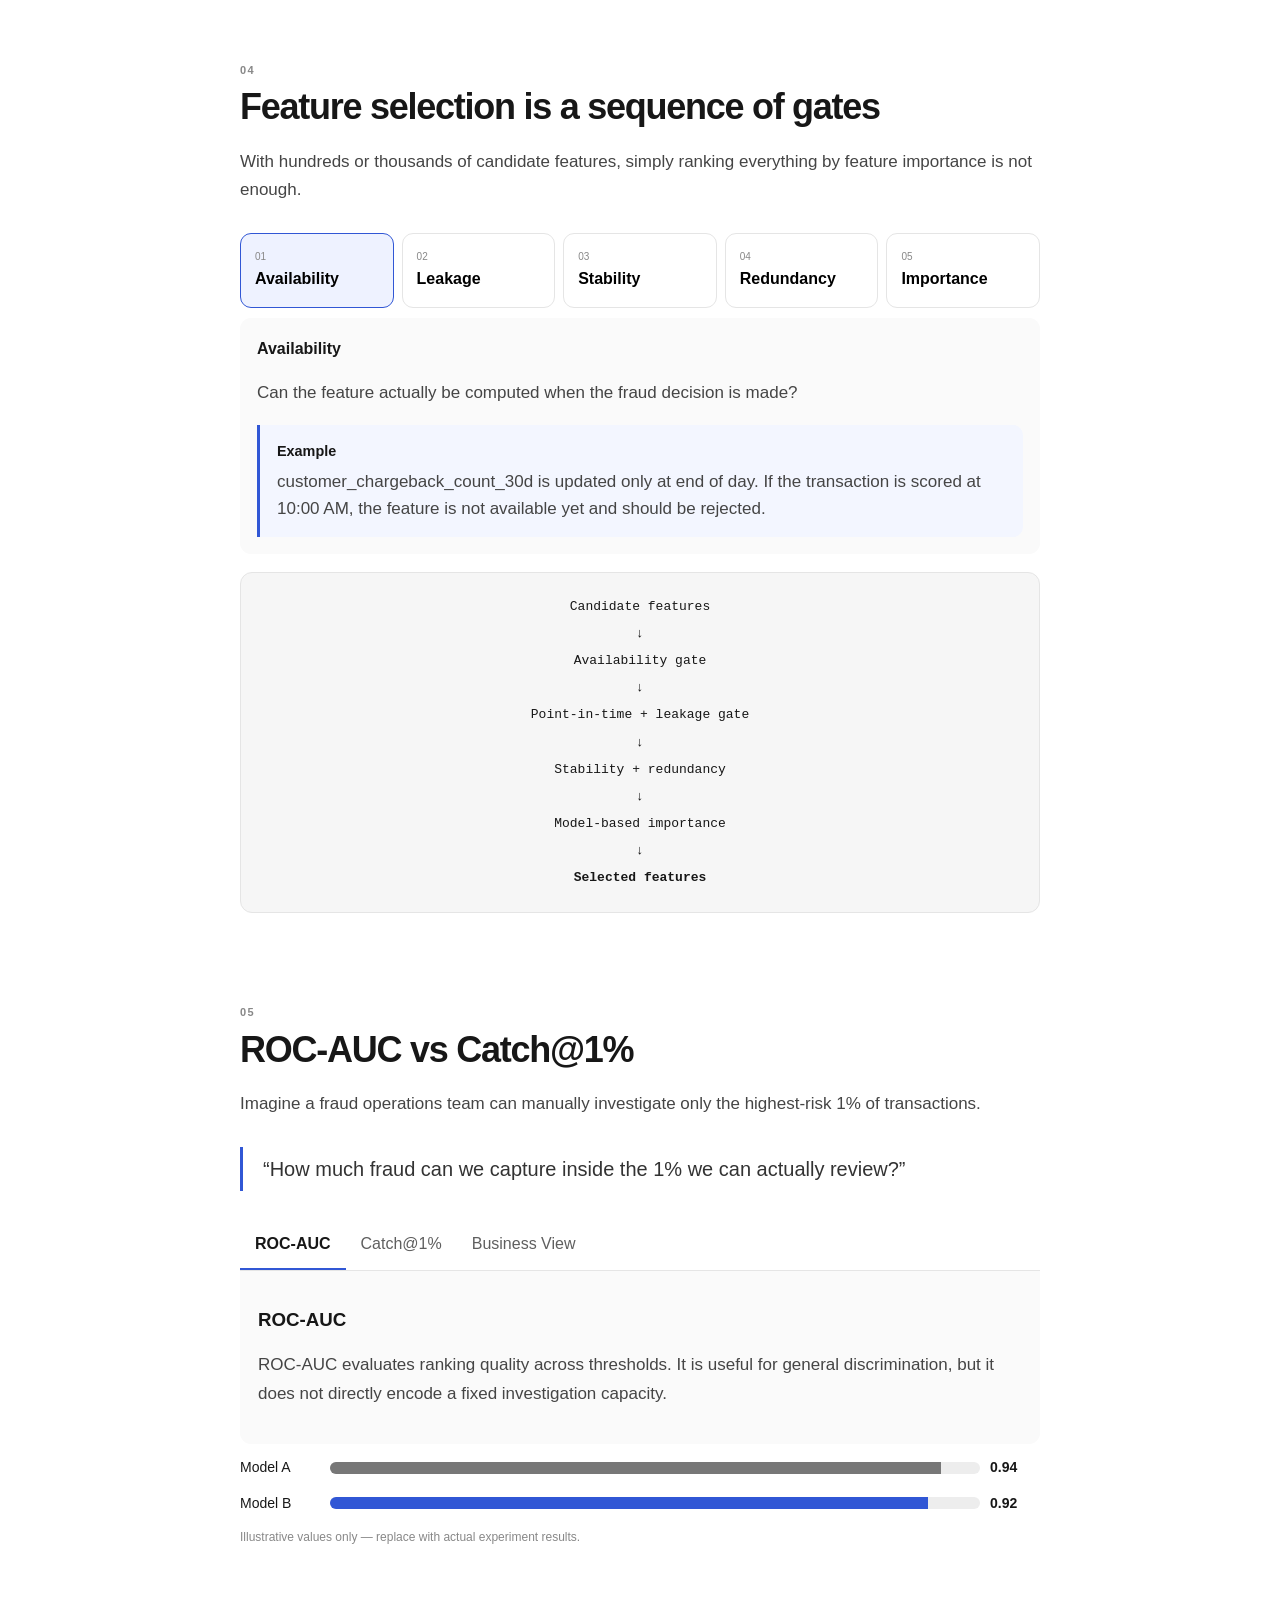
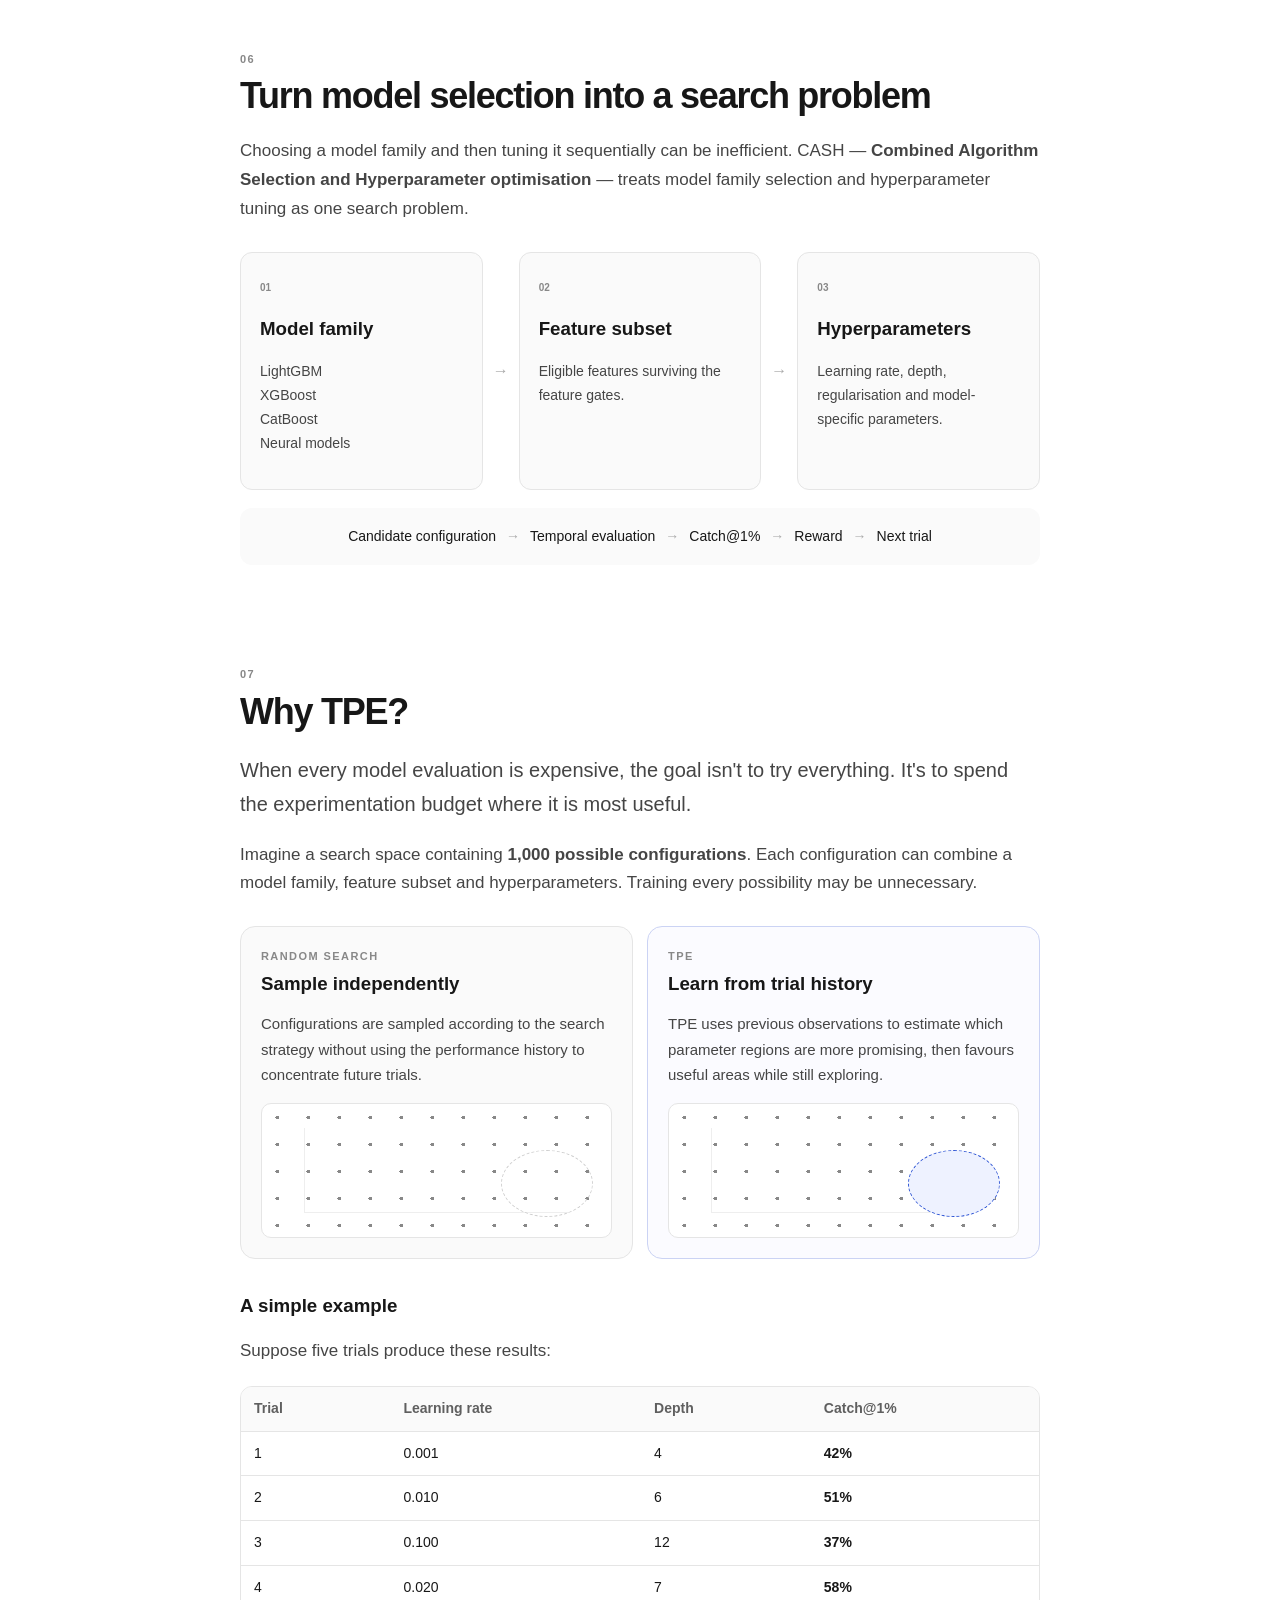
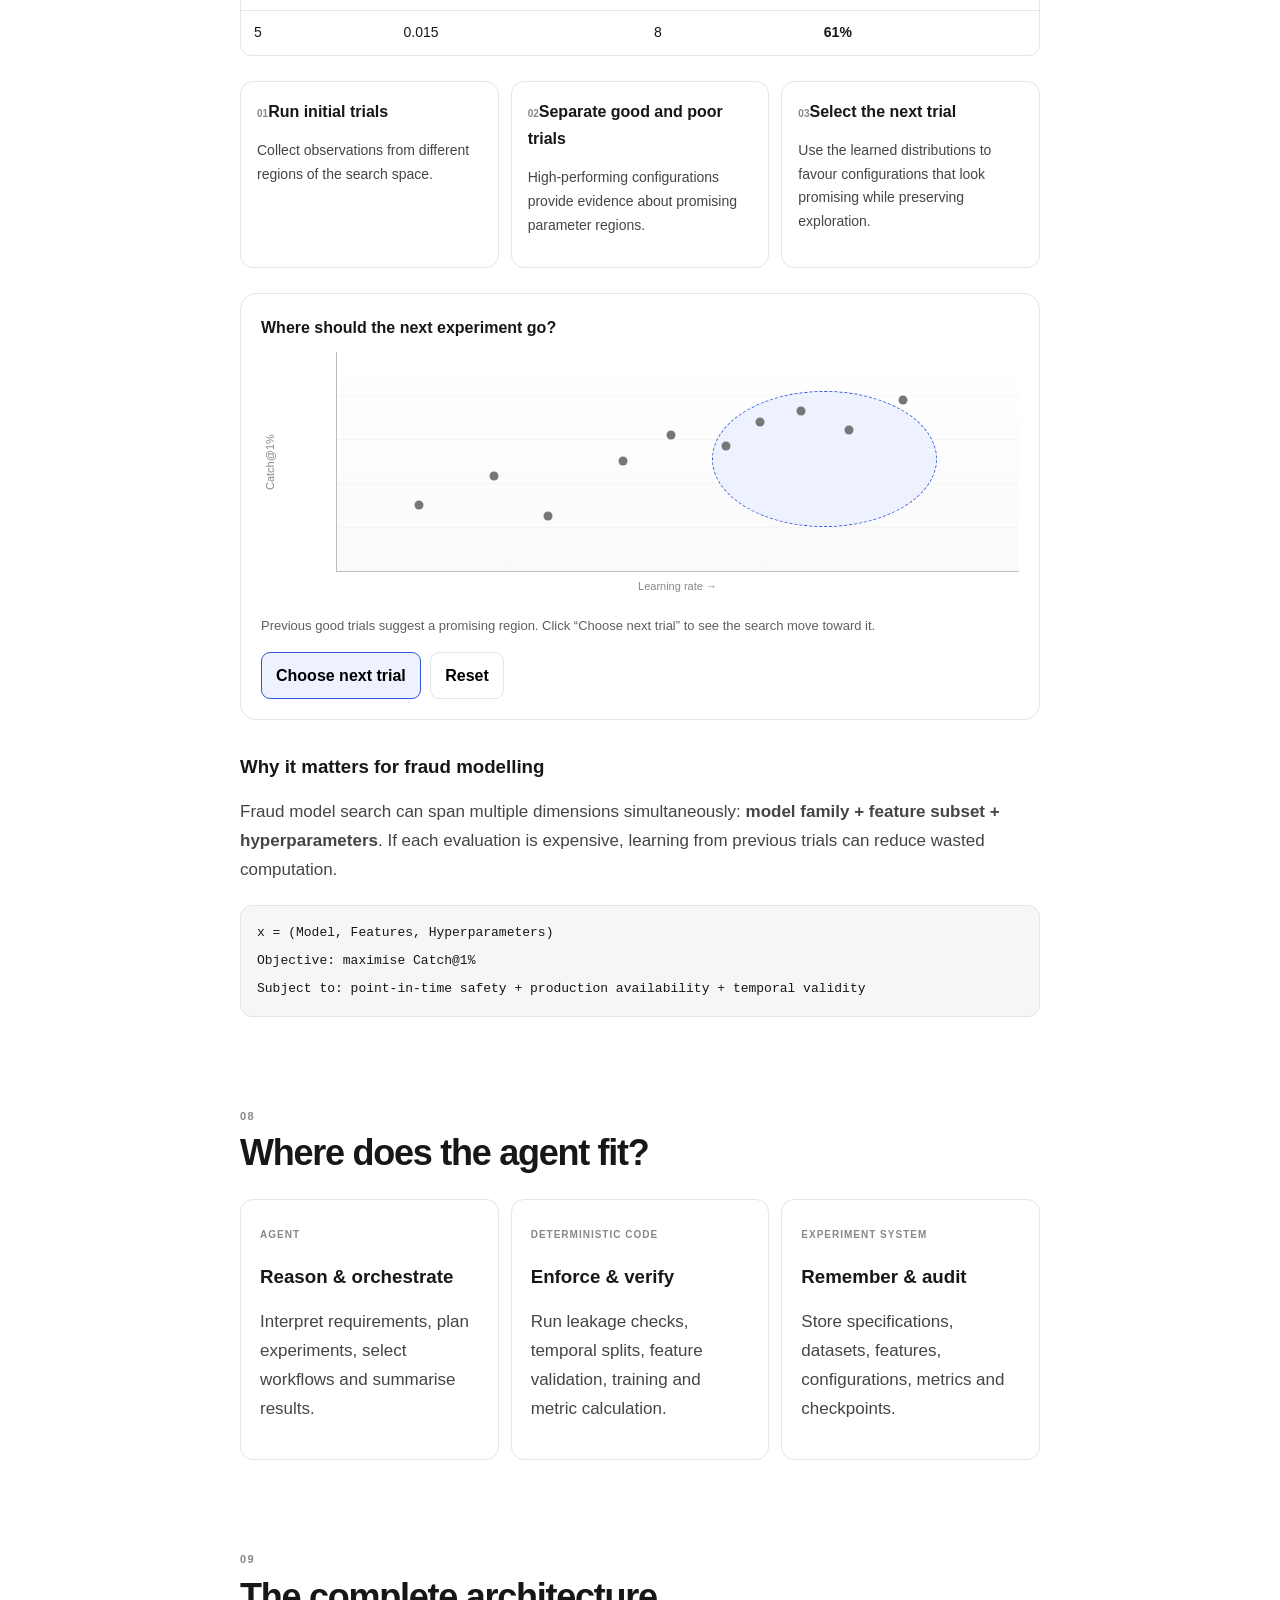
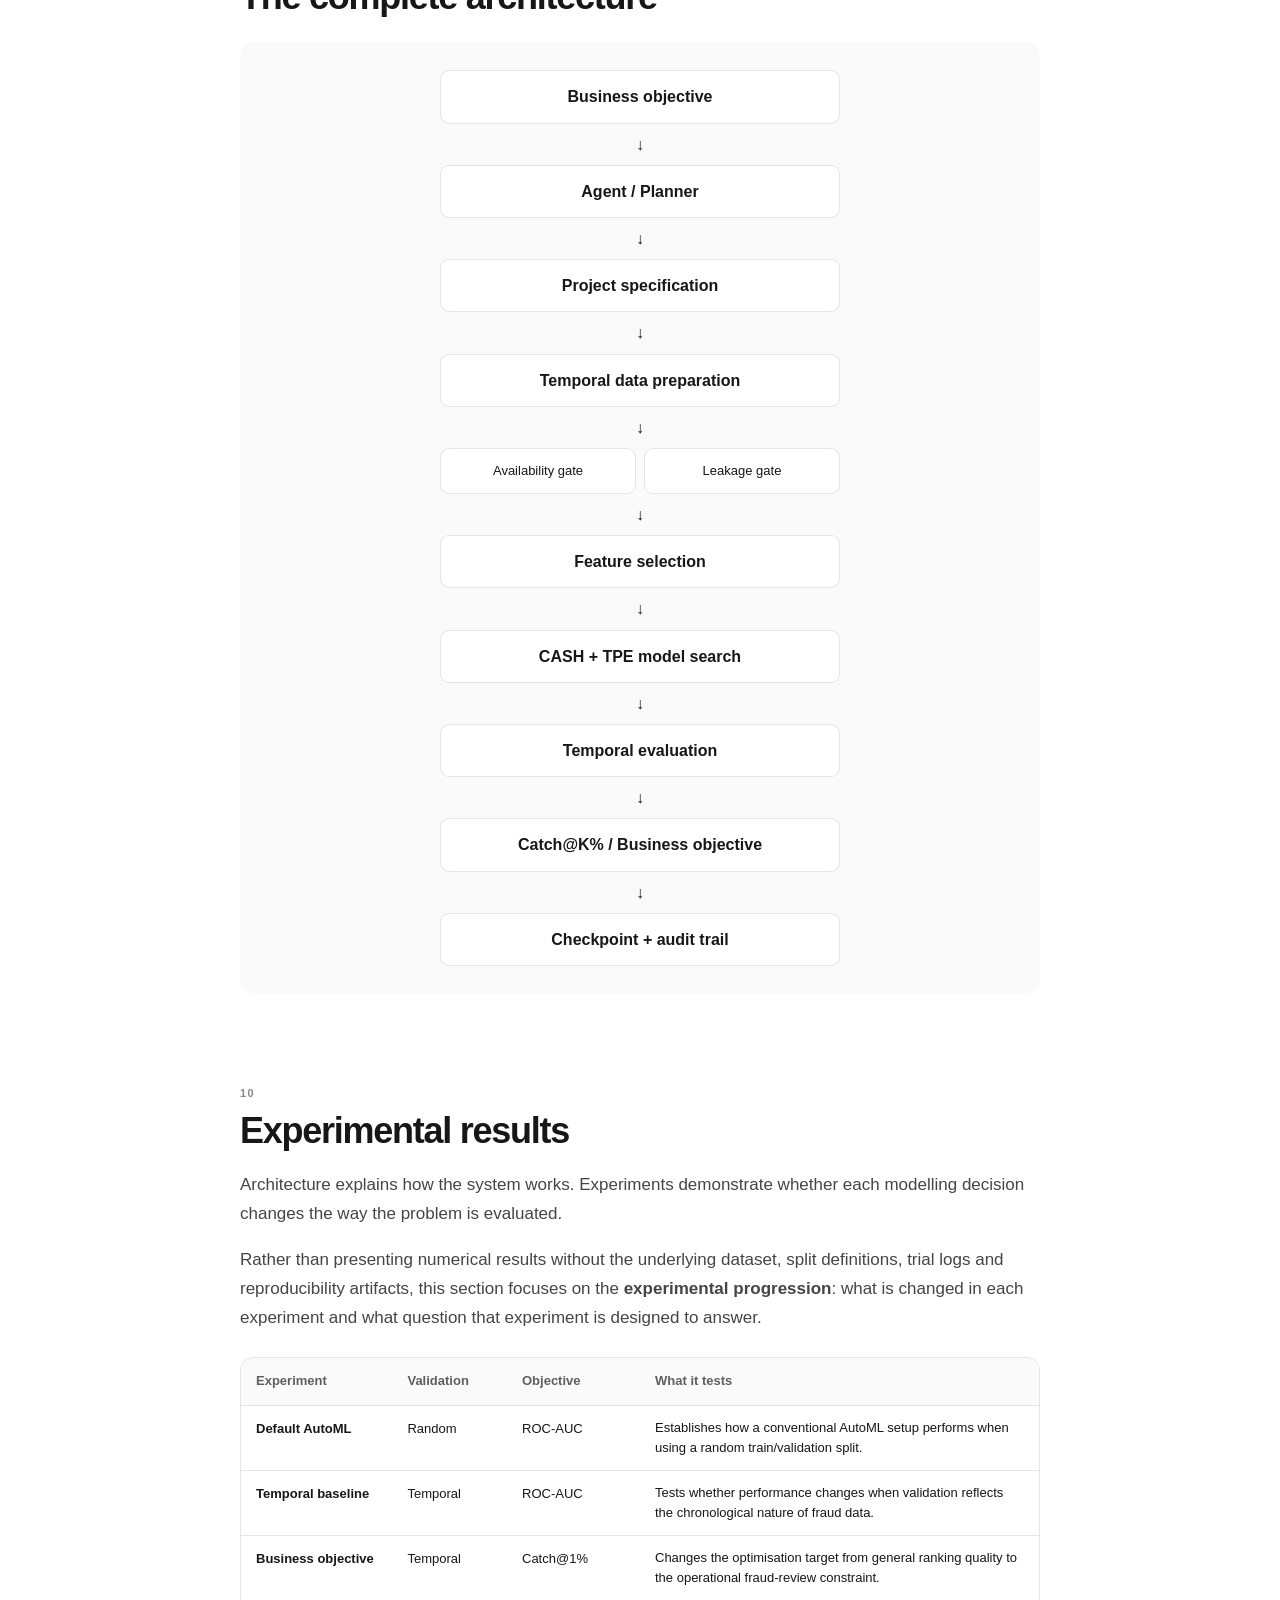
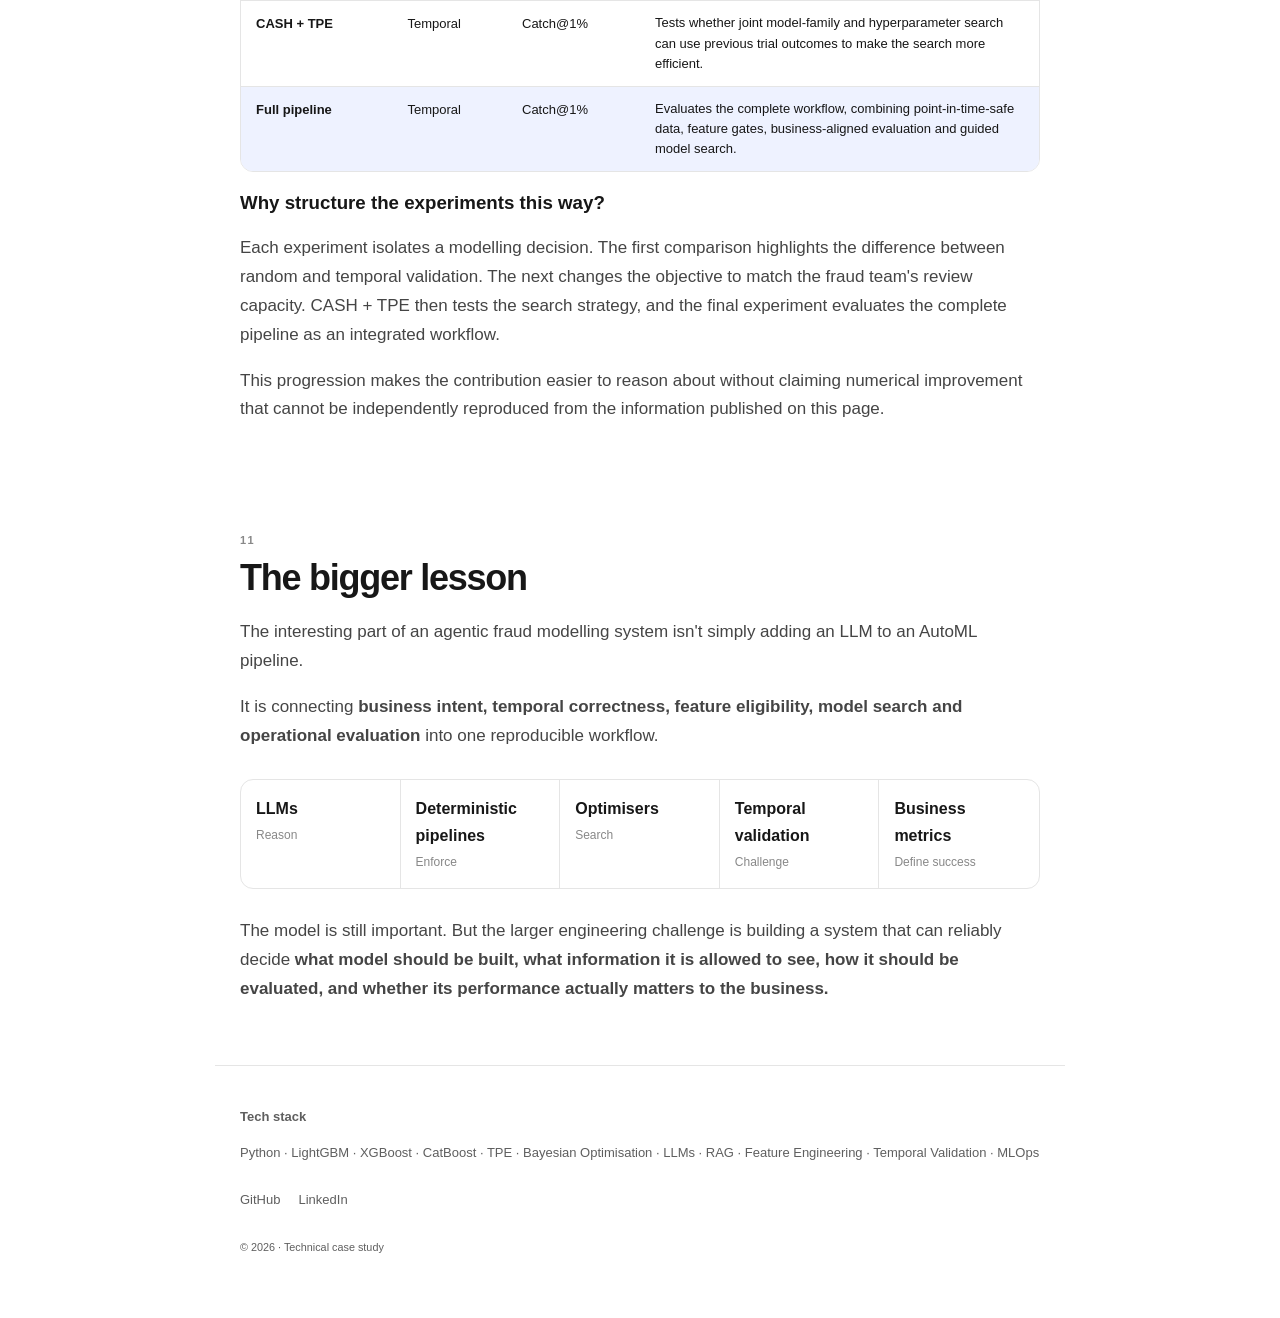
==== commit cca45edc: "Add files via upload" ====
--- a/index.html
+++ b/index.html
@@ -111,7 +111,7 @@
     <button class="feature-gate" data-feature="redundancy"><span>04</span><strong>Redundancy</strong></button>
     <button class="feature-gate" data-feature="importance"><span>05</span><strong>Importance</strong></button>
   </div>
-  <div id="feature-description" class="feature-description"><strong>Availability</strong><p>Can the feature actually be computed when the fraud decision is made?</p><div class="gate-example"><strong>Example:</strong> customer_chargeback_count_30d is updated only at end of day. If the transaction is scored at 10:00 AM, the feature is not available yet and should be rejected.</div></div>
+  <div id="feature-description" class="feature-description"><strong>Availability</strong><p>Can the feature actually be computed when the fraud decision is made?</p><div class="gate-example"><span>Example</span><p>customer_chargeback_count_30d is updated only at end of day. If the transaction is scored at 10:00 AM, the feature is not available yet and should be rejected.</p></div></div>
   <div class="flow-code">
     <span>Candidate features</span><span>↓</span><span>Availability gate</span><span>↓</span>
     <span>Point-in-time + leakage gate</span><span>↓</span><span>Stability + redundancy</span>
--- a/style.css
+++ b/style.css
@@ -188,3 +188,23 @@
     min-width: 900px;
   }
 }
+
+/* Prominent example block for each feature-selection gate */
+.feature-description .gate-example {
+  display: block;
+  margin-top: 16px;
+  padding: 15px 17px;
+  border-left: 3px solid var(--accent);
+  background: #f3f6ff;
+  border-radius: 0 10px 10px 0;
+}
+.feature-description .gate-example span {
+  display: block;
+  margin-bottom: 5px;
+  font-weight: 700;
+  font-size: 0.9rem;
+}
+.feature-description .gate-example p {
+  margin: 0;
+  line-height: 1.6;
+}
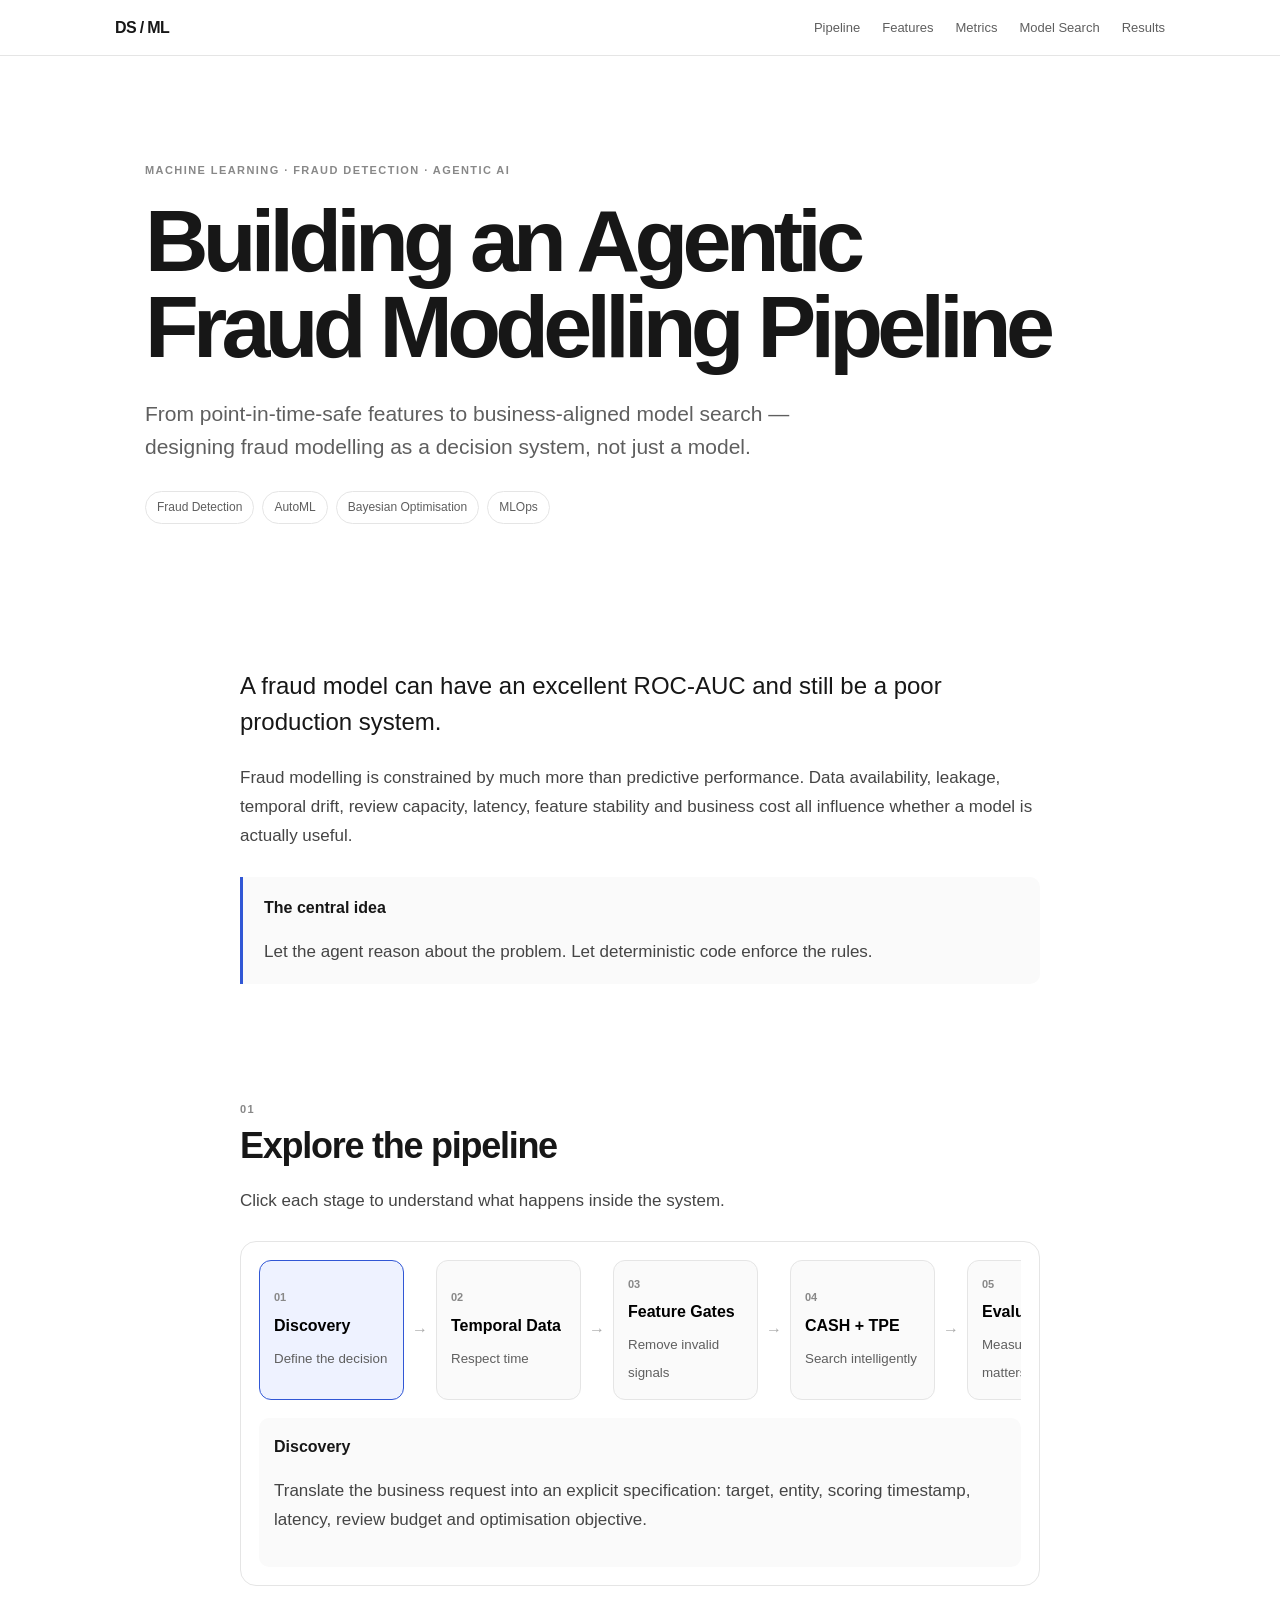
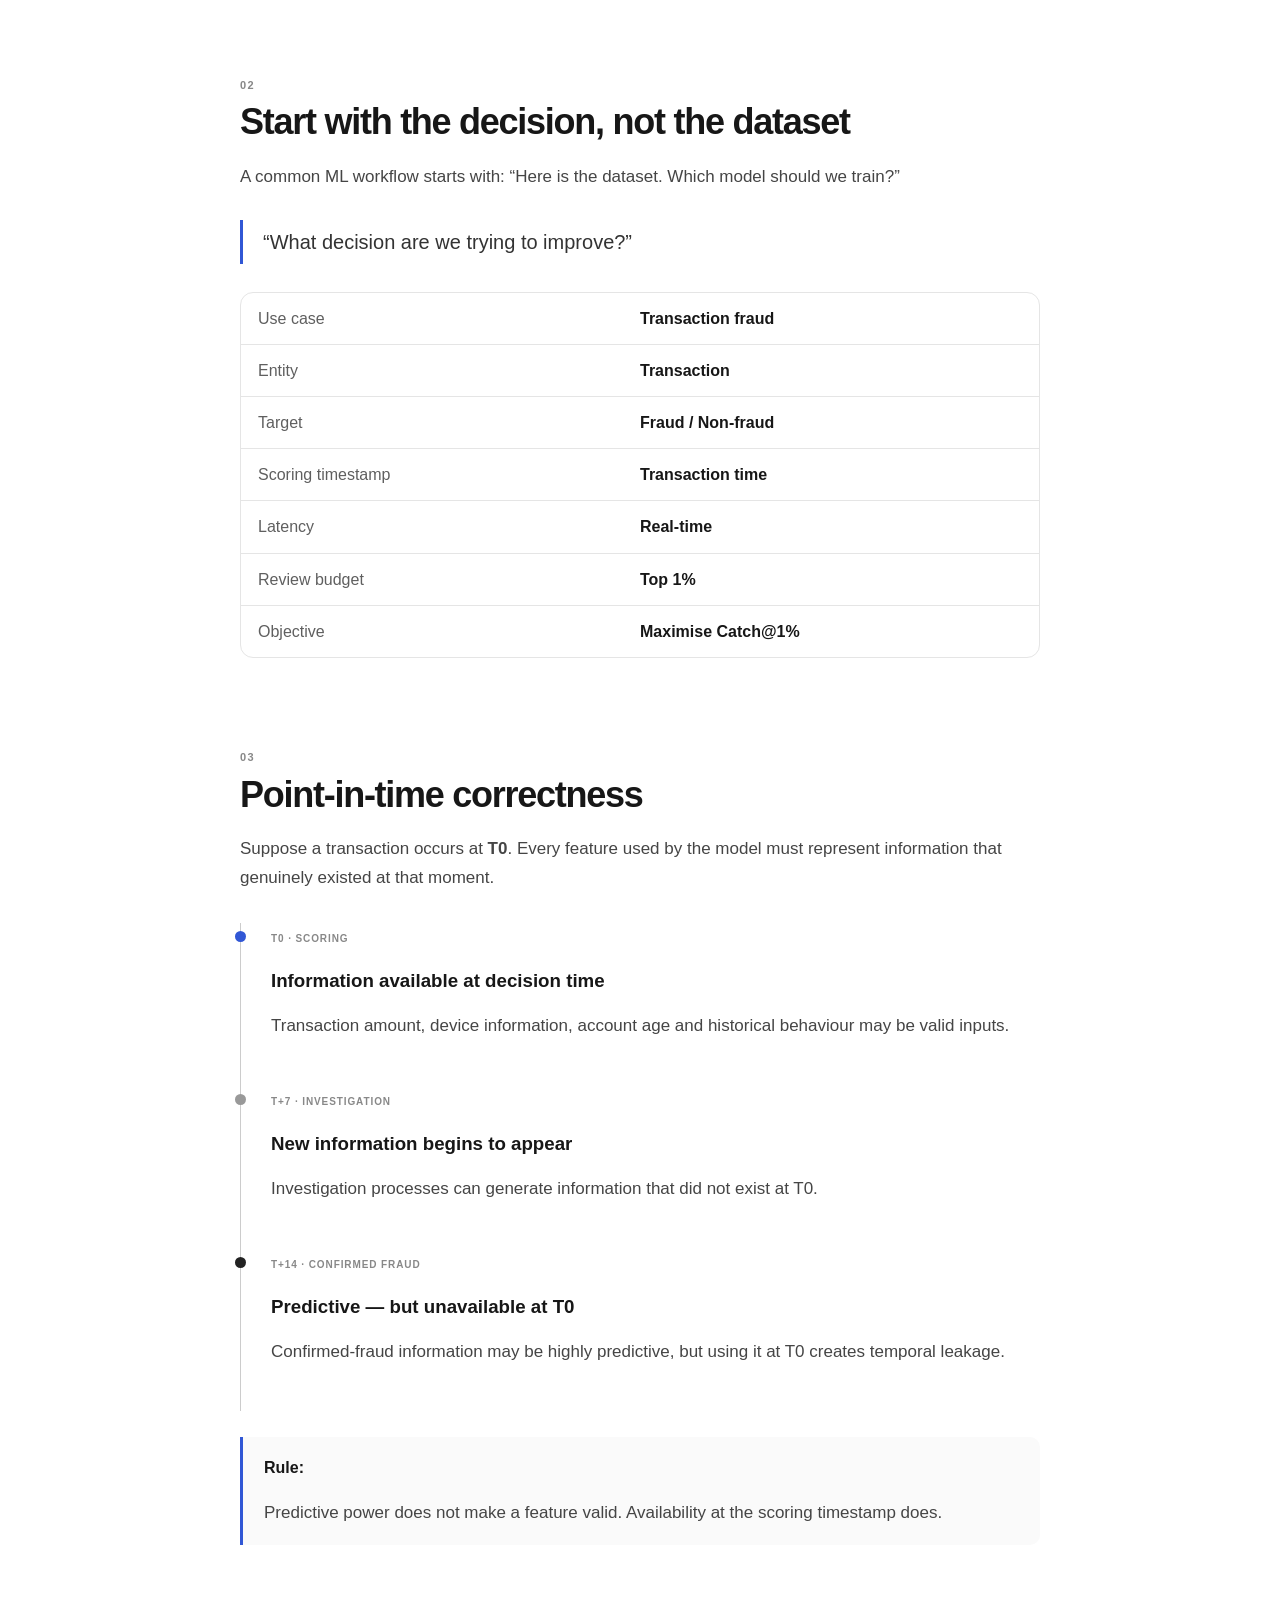
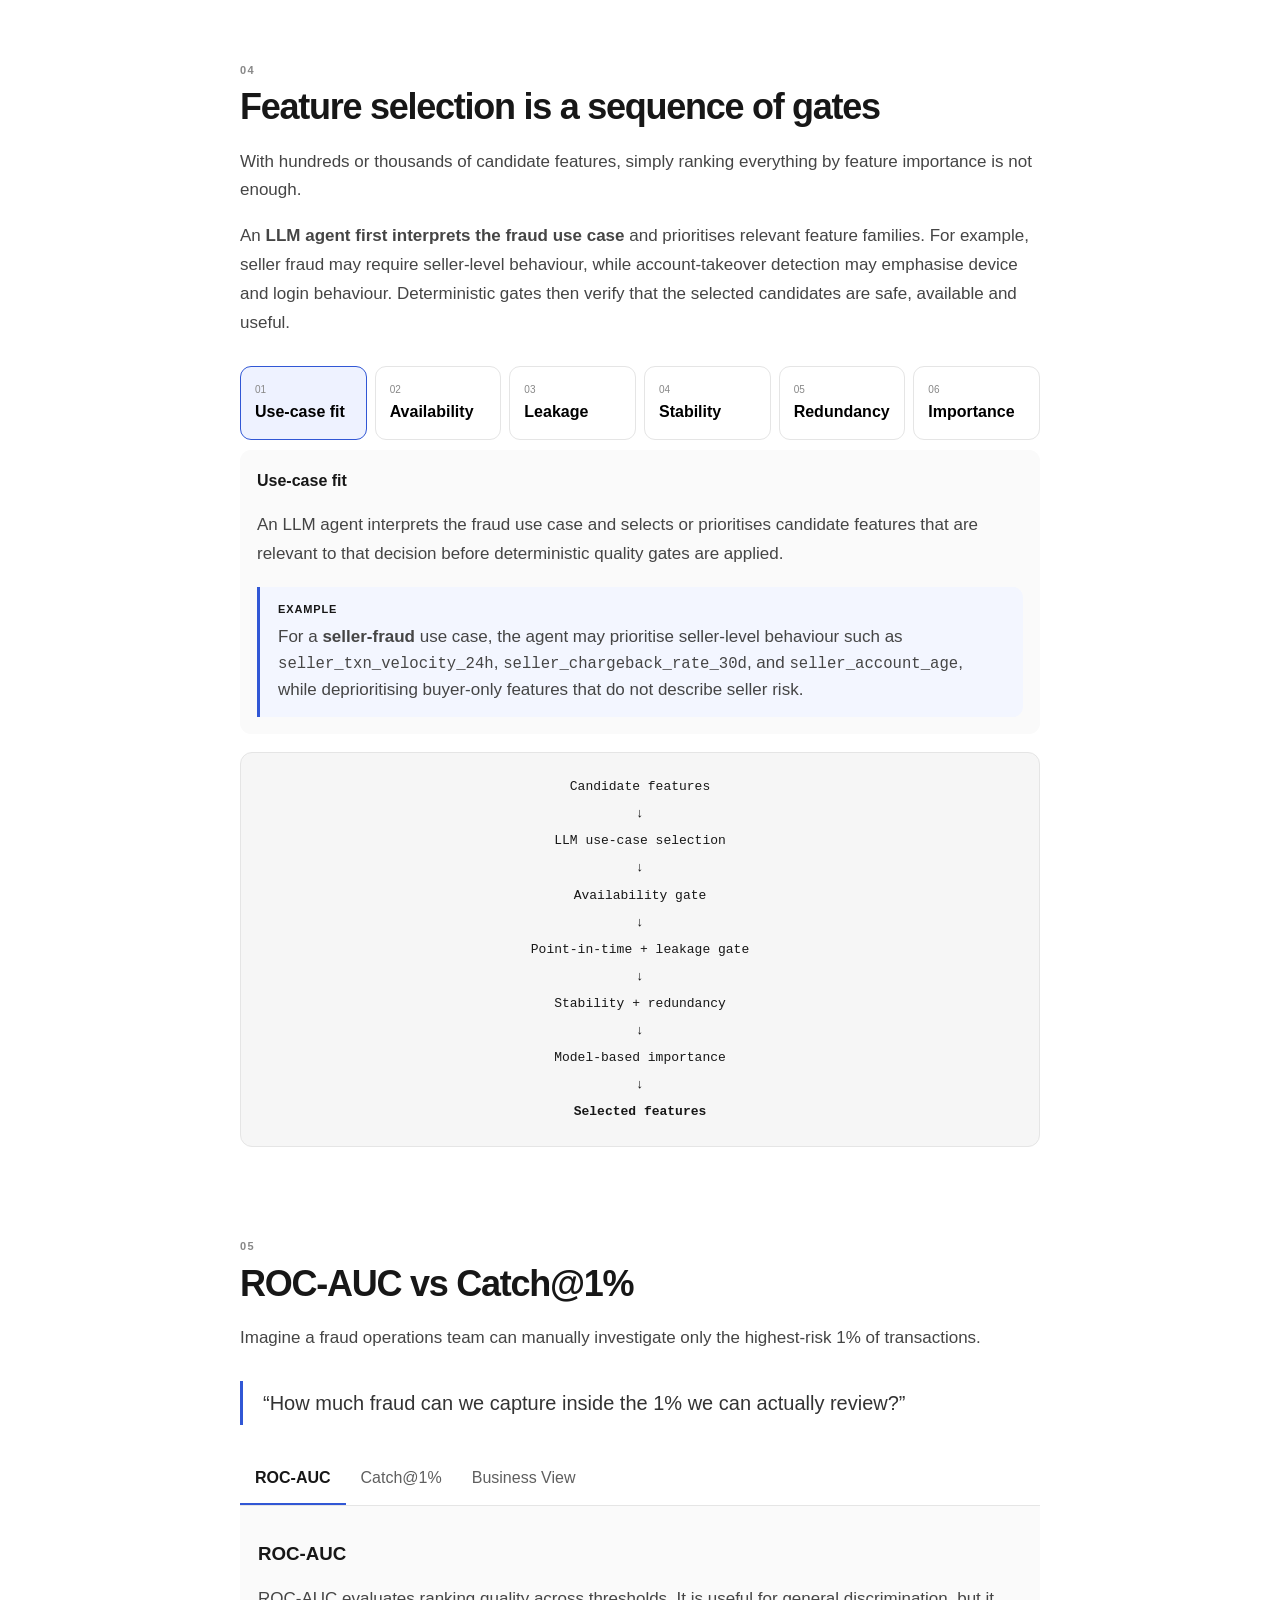
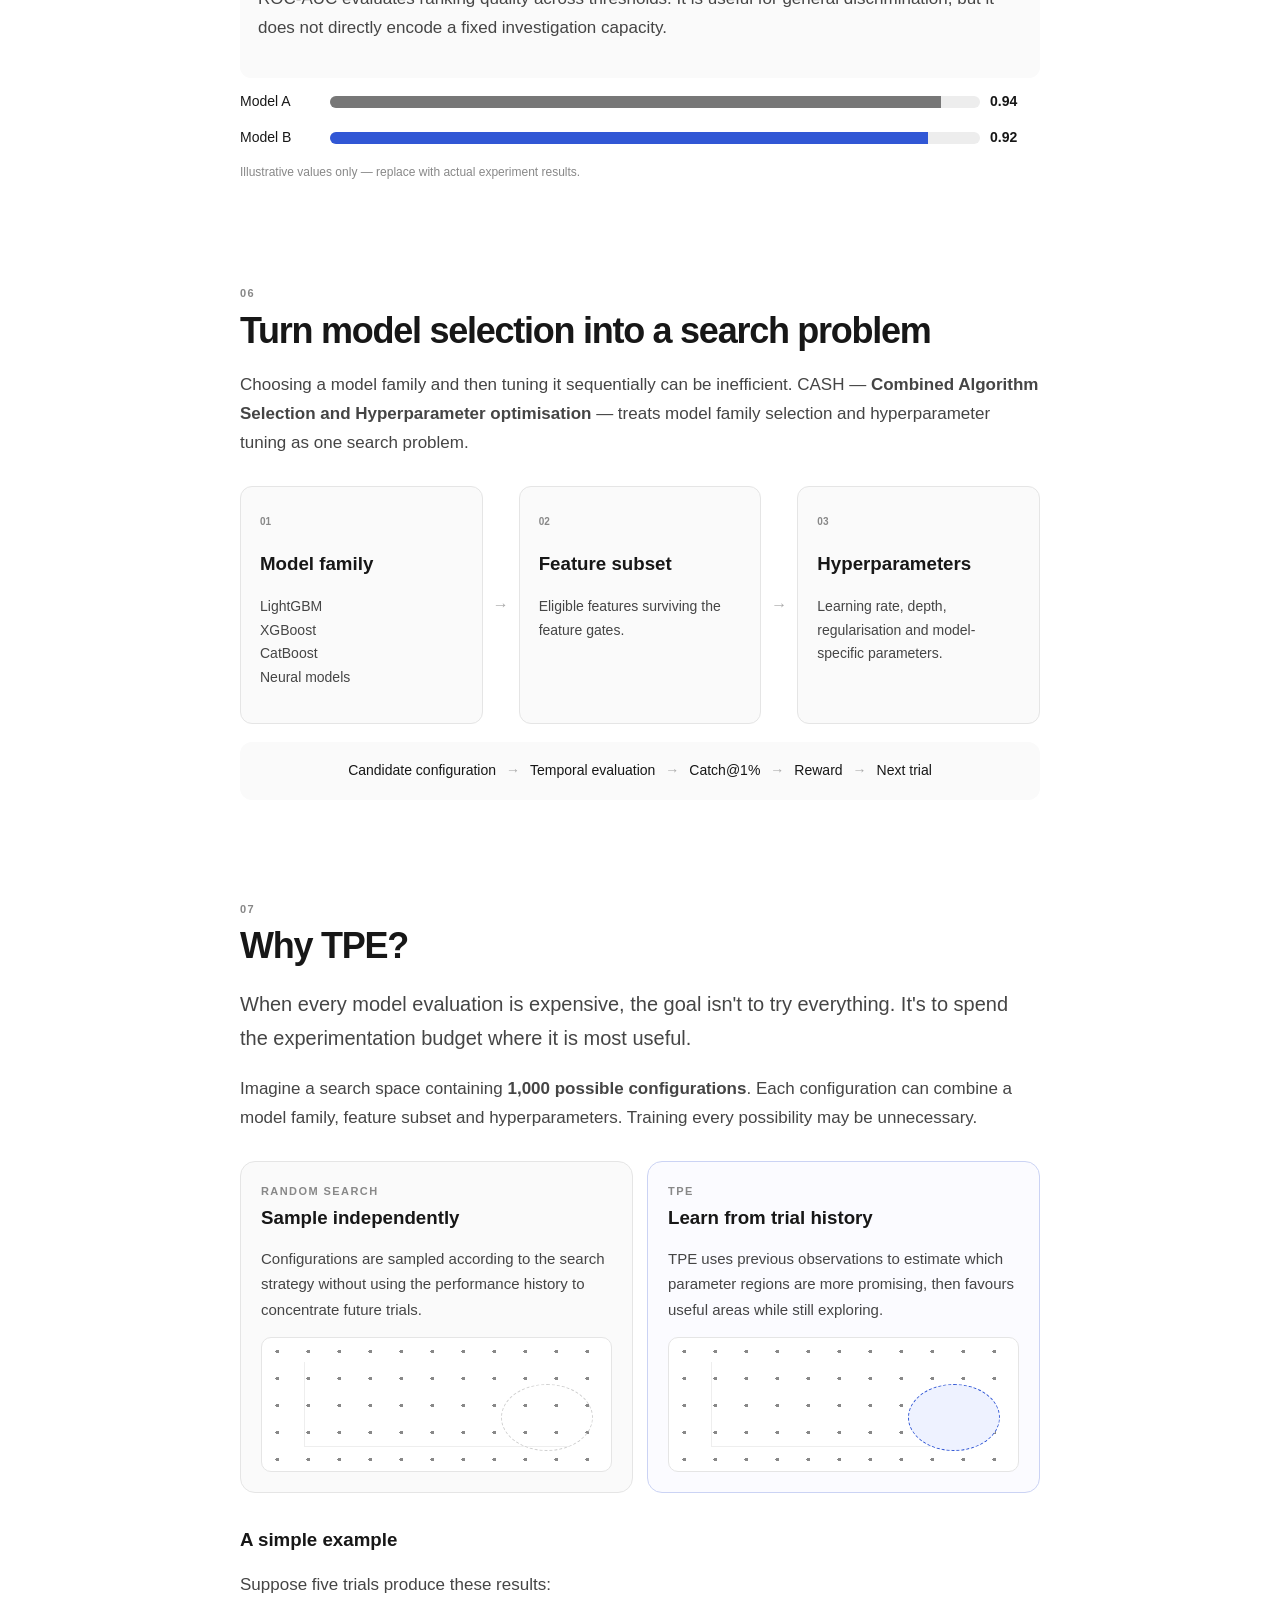
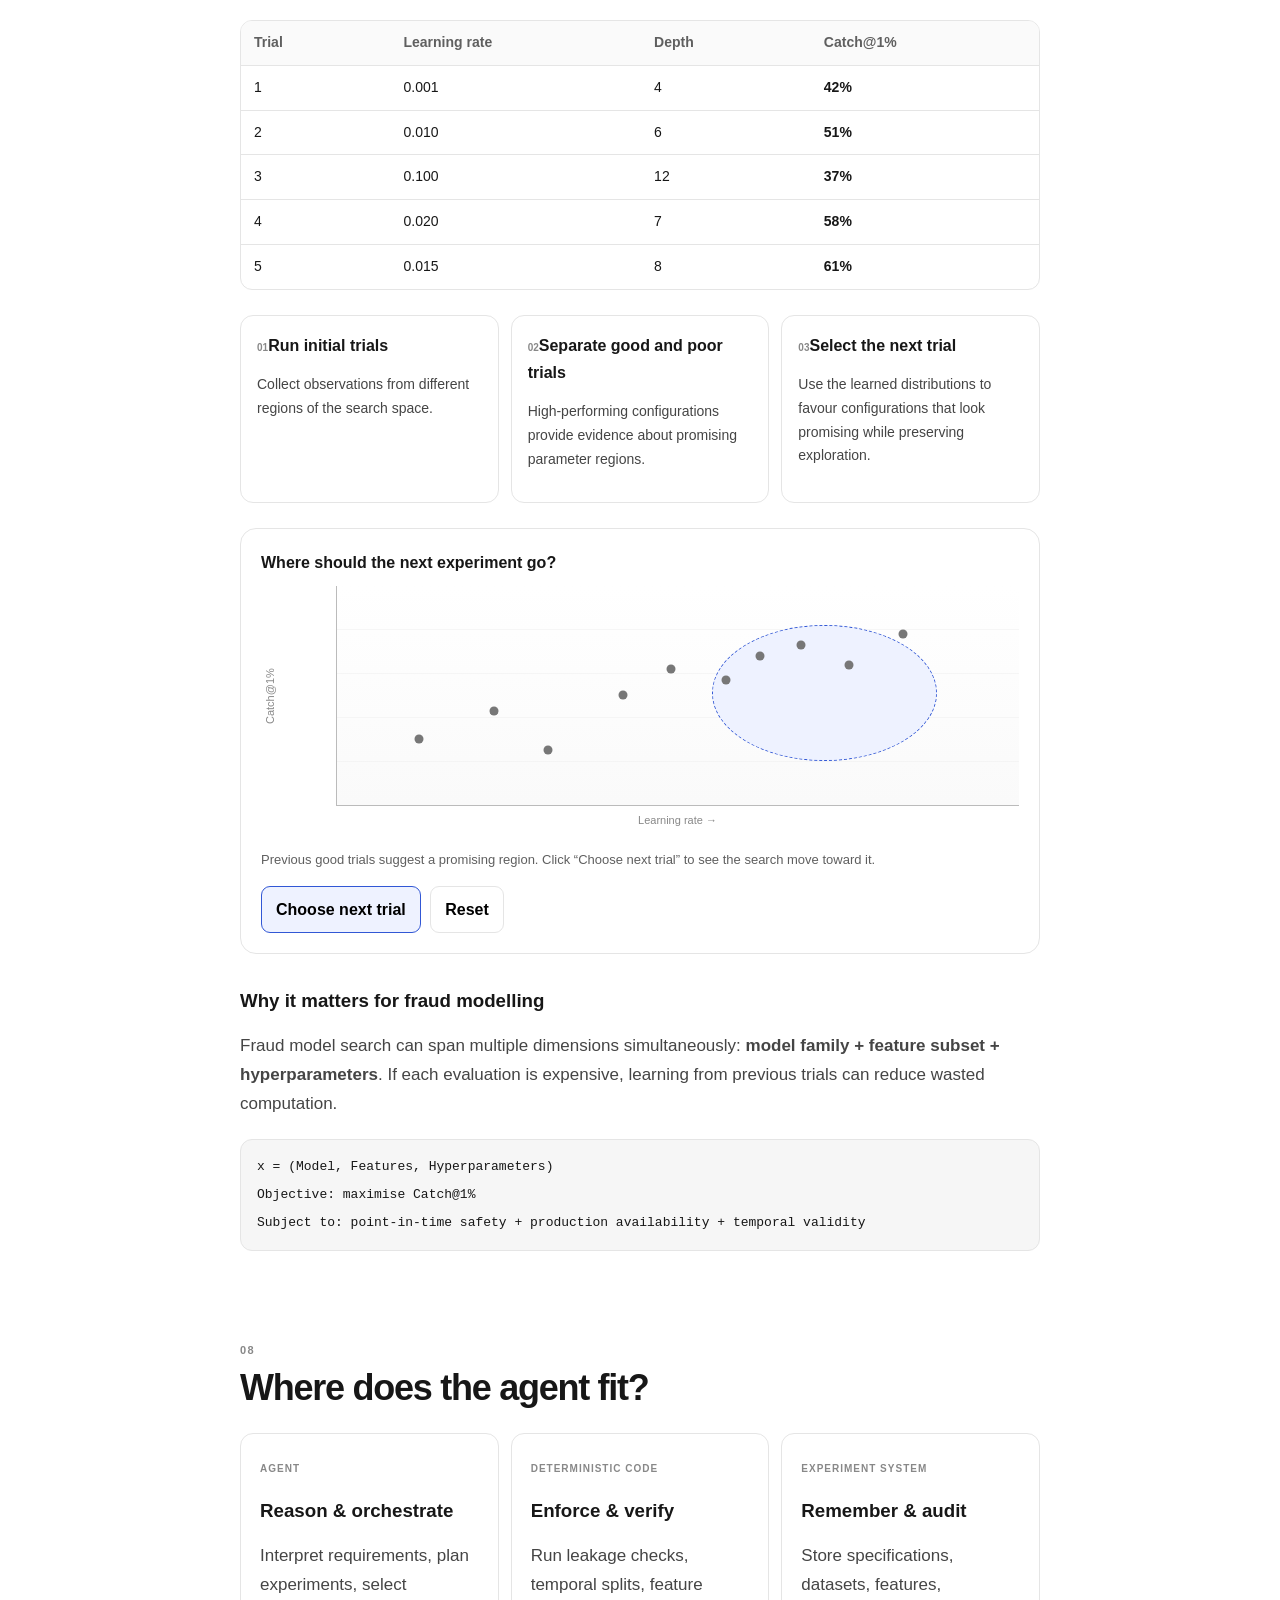
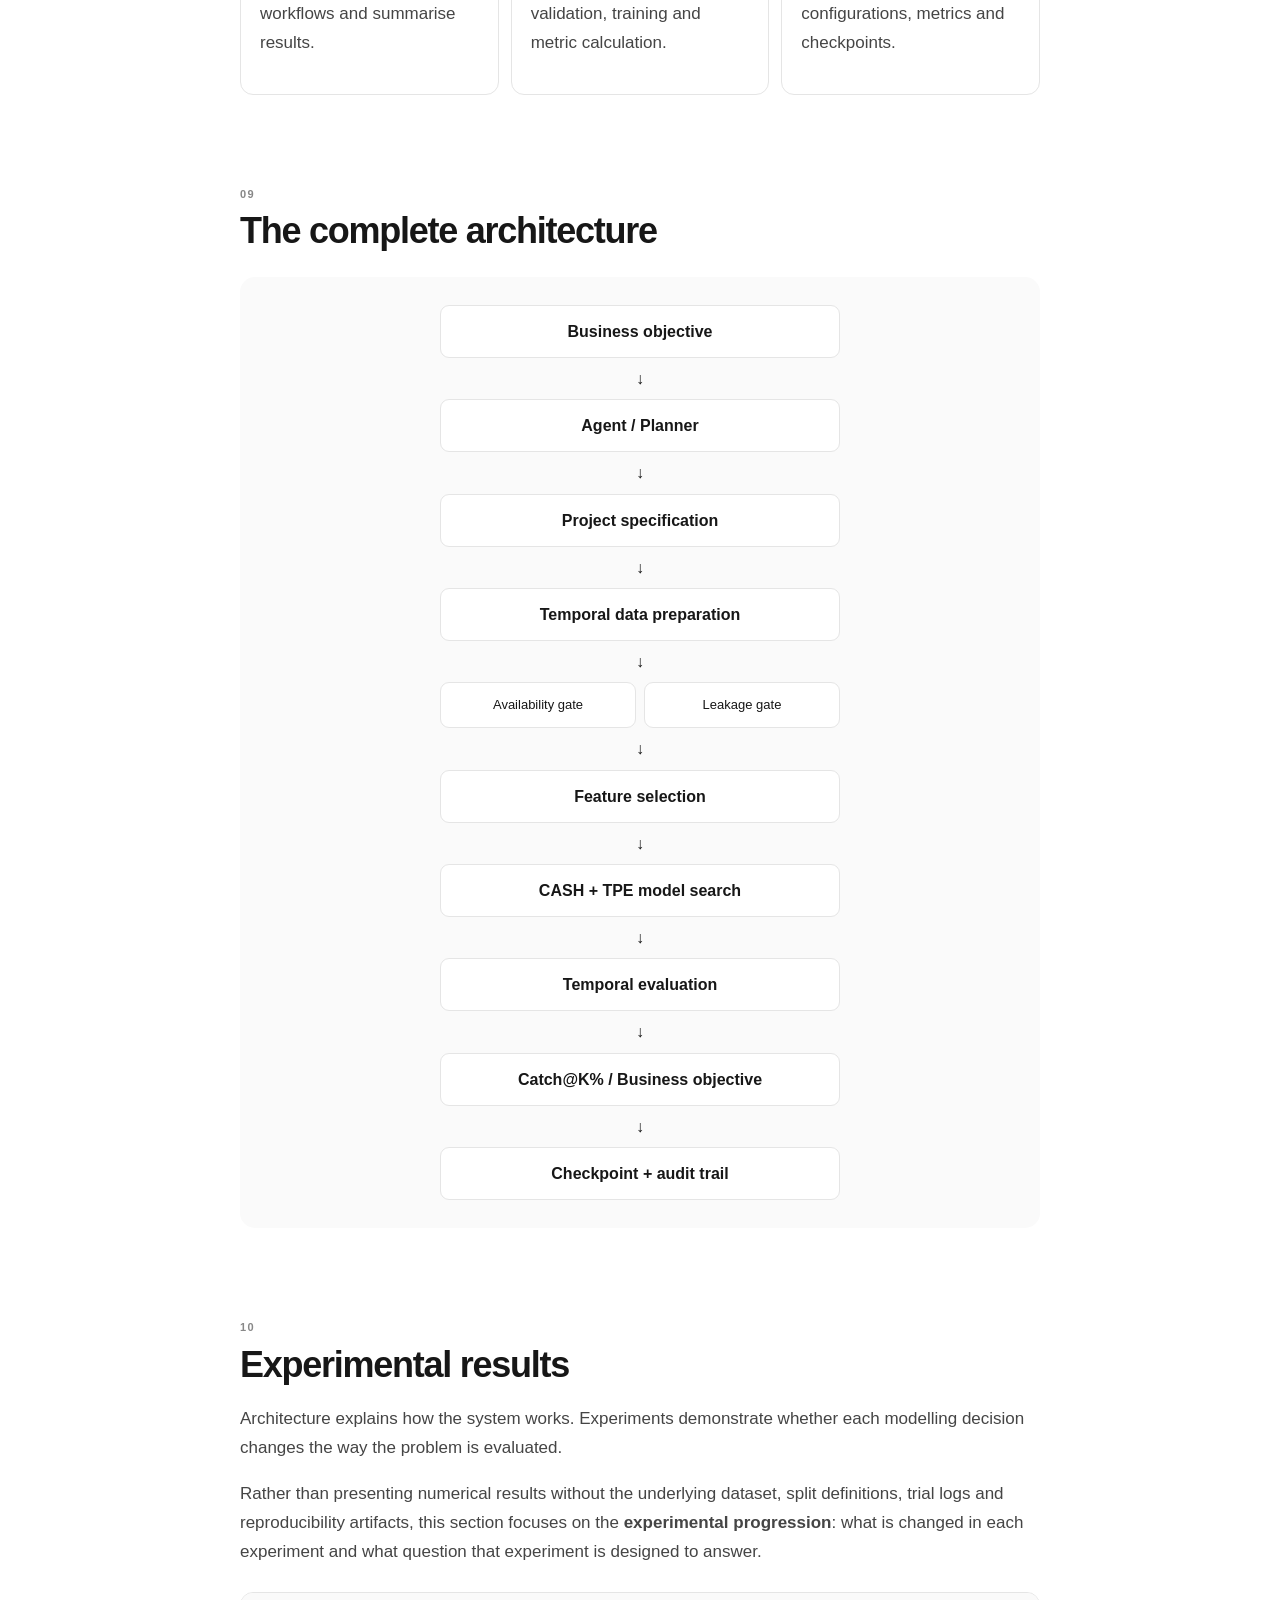
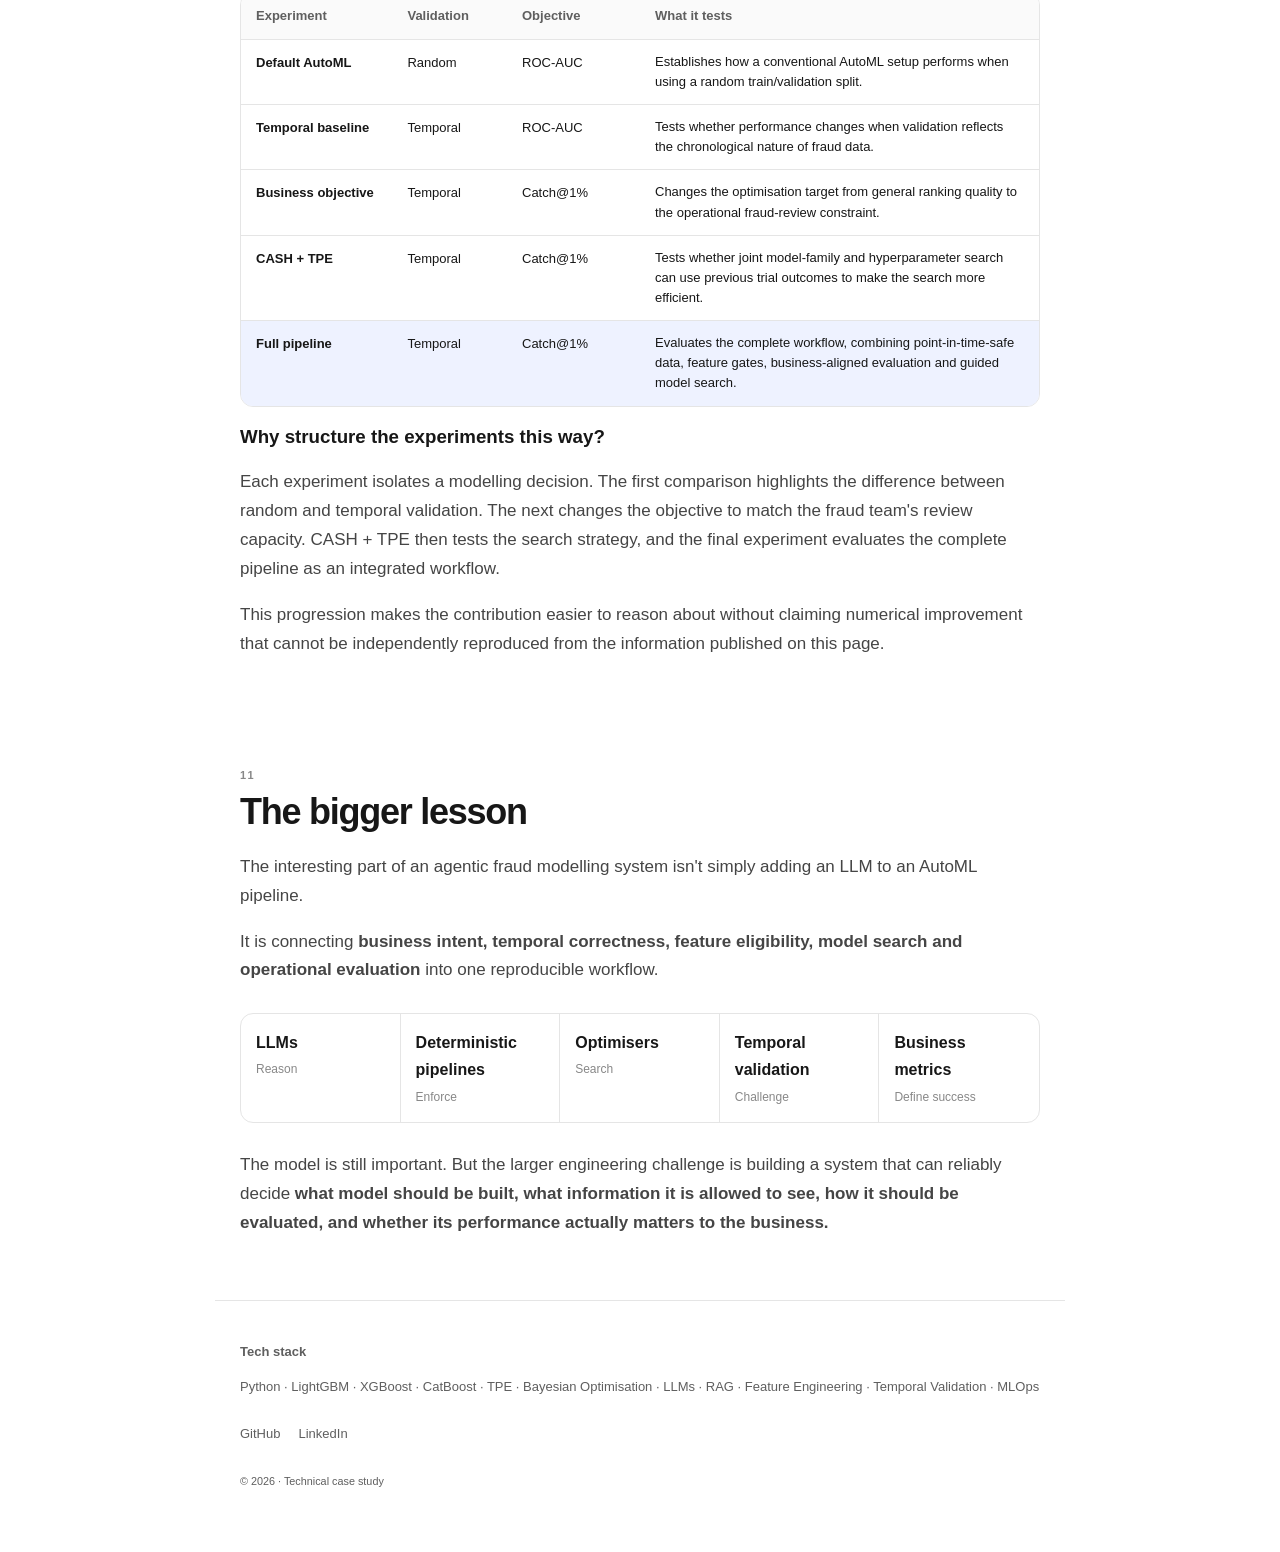
==== commit 465e6bdd: "Add files via upload" ====
--- a/index.html
+++ b/index.html
@@ -104,16 +104,25 @@
   <div class="section-number">04</div>
   <h2>Feature selection is a sequence of gates</h2>
   <p>With hundreds or thousands of candidate features, simply ranking everything by feature importance is not enough.</p>
+  <p>An <strong>LLM agent first interprets the fraud use case</strong> and prioritises relevant feature families. For example, seller fraud may require seller-level behaviour, while account-takeover detection may emphasise device and login behaviour. Deterministic gates then verify that the selected candidates are safe, available and useful.</p>
   <div class="feature-gates">
-    <button class="feature-gate active" data-feature="availability"><span>01</span><strong>Availability</strong></button>
-    <button class="feature-gate" data-feature="leakage"><span>02</span><strong>Leakage</strong></button>
-    <button class="feature-gate" data-feature="stability"><span>03</span><strong>Stability</strong></button>
-    <button class="feature-gate" data-feature="redundancy"><span>04</span><strong>Redundancy</strong></button>
-    <button class="feature-gate" data-feature="importance"><span>05</span><strong>Importance</strong></button>
-  </div>
-  <div id="feature-description" class="feature-description"><strong>Availability</strong><p>Can the feature actually be computed when the fraud decision is made?</p><div class="gate-example"><span>Example</span><p>customer_chargeback_count_30d is updated only at end of day. If the transaction is scored at 10:00 AM, the feature is not available yet and should be rejected.</p></div></div>
+    <button class="feature-gate active" data-feature="usecase"><span>01</span><strong>Use-case fit</strong></button>
+    <button class="feature-gate" data-feature="availability"><span>02</span><strong>Availability</strong></button>
+    <button class="feature-gate" data-feature="leakage"><span>03</span><strong>Leakage</strong></button>
+    <button class="feature-gate" data-feature="stability"><span>04</span><strong>Stability</strong></button>
+    <button class="feature-gate" data-feature="redundancy"><span>05</span><strong>Redundancy</strong></button>
+    <button class="feature-gate" data-feature="importance"><span>06</span><strong>Importance</strong></button>
+  </div>
+  <div id="feature-description" class="feature-description">
+  <strong>Use-case fit</strong>
+  <p>An LLM agent interprets the fraud use case and selects or prioritises candidate features that are relevant to that decision before deterministic quality gates are applied.</p>
+  <div class="gate-example">
+    <span>EXAMPLE</span>
+    <p>For a <strong>seller-fraud</strong> use case, the agent may prioritise seller-level behaviour such as <code>seller_txn_velocity_24h</code>, <code>seller_chargeback_rate_30d</code>, and <code>seller_account_age</code>, while deprioritising buyer-only features that do not describe seller risk.</p>
+  </div>
+</div>
   <div class="flow-code">
-    <span>Candidate features</span><span>↓</span><span>Availability gate</span><span>↓</span>
+    <span>Candidate features</span><span>↓</span><span>LLM use-case selection</span><span>↓</span><span>Availability gate</span><span>↓</span>
     <span>Point-in-time + leakage gate</span><span>↓</span><span>Stability + redundancy</span>
     <span>↓</span><span>Model-based importance</span><span>↓</span><strong>Selected features</strong>
   </div>
--- a/style.css
+++ b/style.css
@@ -208,3 +208,43 @@
   margin: 0;
   line-height: 1.6;
 }
+
+/* Make gate examples clearly visible inside the interactive description panel */
+#feature-description {
+  min-height: 165px;
+  box-sizing: border-box;
+}
+#feature-description .gate-example {
+  display: block !important;
+  visibility: visible !important;
+  opacity: 1 !important;
+  margin-top: 18px;
+  padding: 14px 18px;
+  border-left: 3px solid var(--accent);
+  background: #f3f6ff;
+  border-radius: 0 10px 10px 0;
+}
+#feature-description .gate-example span {
+  display: block;
+  margin-bottom: 6px;
+  font-size: 11px;
+  letter-spacing: .08em;
+  font-weight: 800;
+}
+#feature-description .gate-example p {
+  margin: 0;
+  line-height: 1.55;
+}
+#feature-description .gate-example code {
+  font-family: ui-monospace, SFMono-Regular, Menlo, monospace;
+  font-size: .92em;
+}
+
+.feature-gates { grid-template-columns: repeat(6, 1fr); }
+@media (max-width: 900px) { .feature-gates { grid-template-columns: repeat(3, 1fr); } }
+@media (max-width: 600px) { .feature-gates { grid-template-columns: repeat(2, 1fr); } }
+#feature-description { min-height: 175px; }
+#feature-description .gate-example { display:block !important; margin-top:18px; padding:14px 18px; border-left:3px solid var(--accent); background:#f3f6ff; border-radius:0 10px 10px 0; line-height:1.55; }
+#feature-description .gate-example span { display:block; margin-bottom:6px; font-size:11px; letter-spacing:.08em; font-weight:800; }
+#feature-description .gate-example p { margin:0; }
+#feature-description .gate-example code { font-family:ui-monospace,SFMono-Regular,Menlo,monospace; font-size:.92em; }
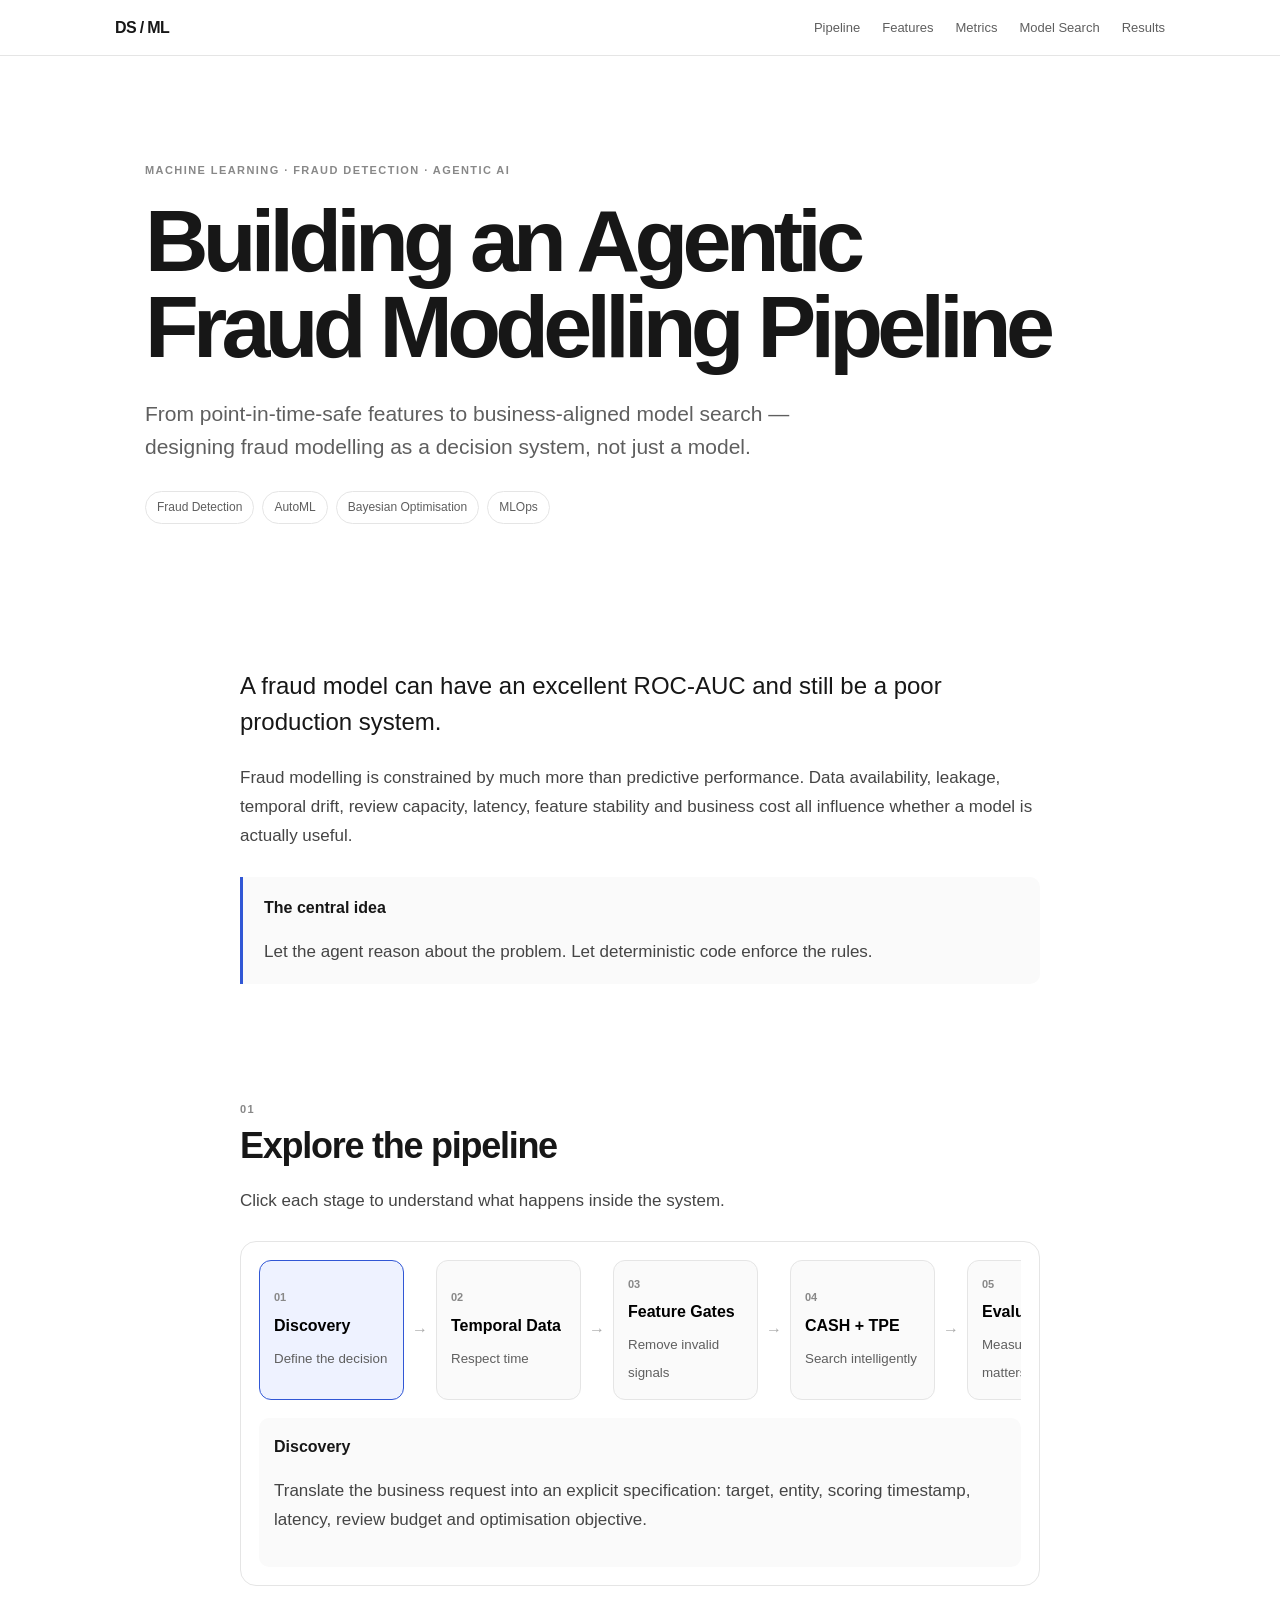
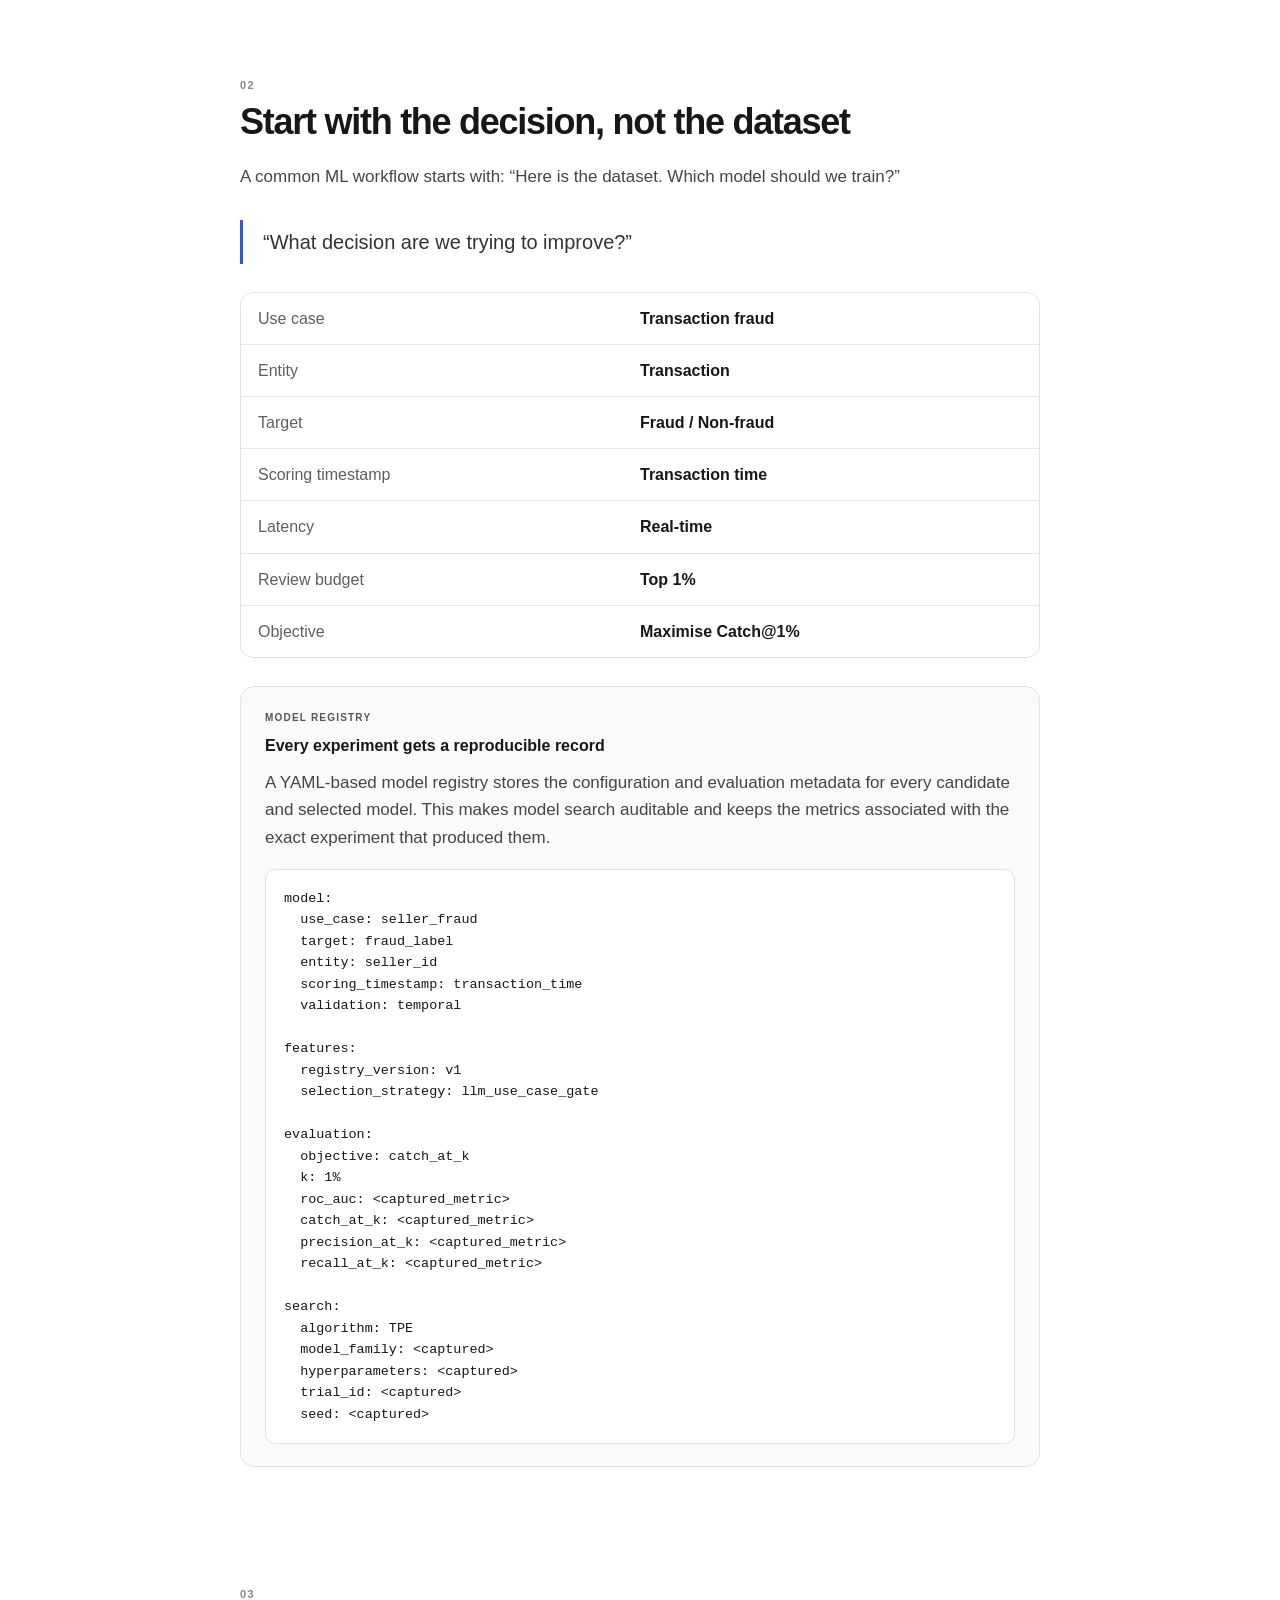
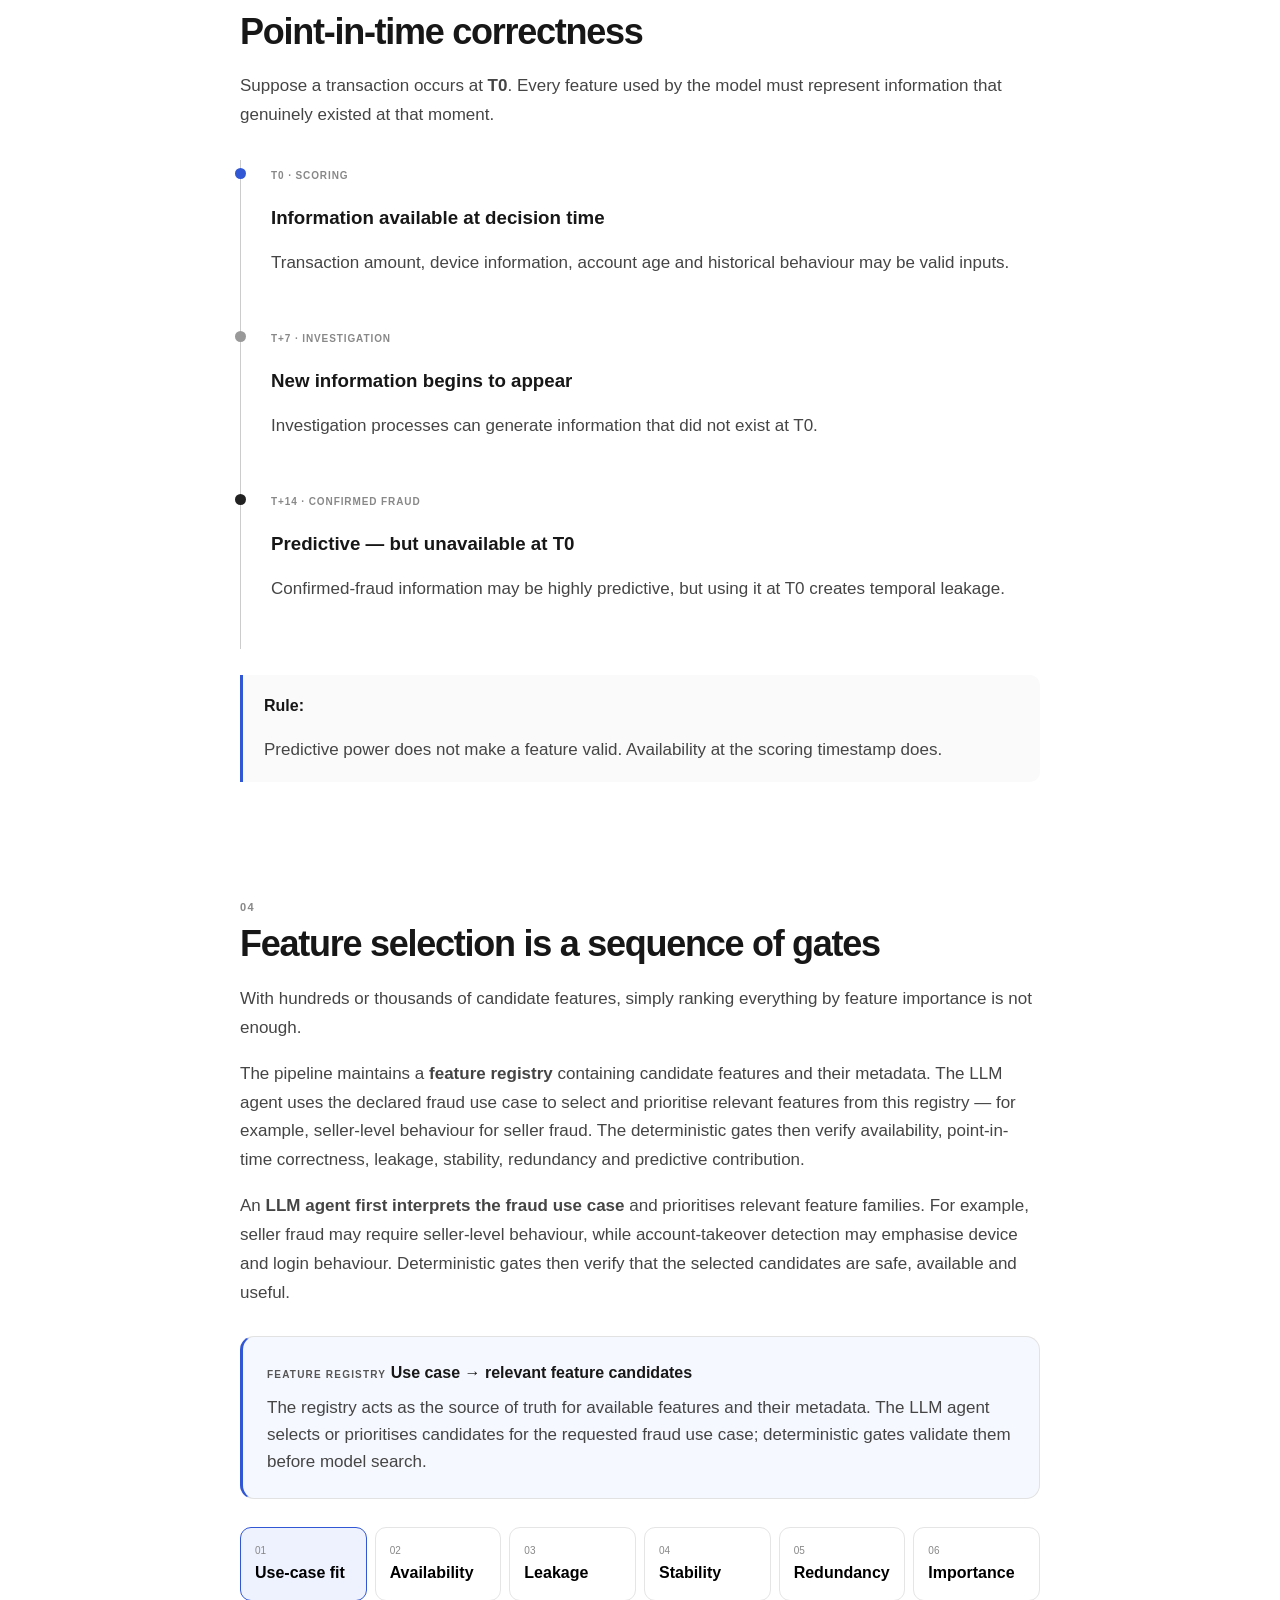
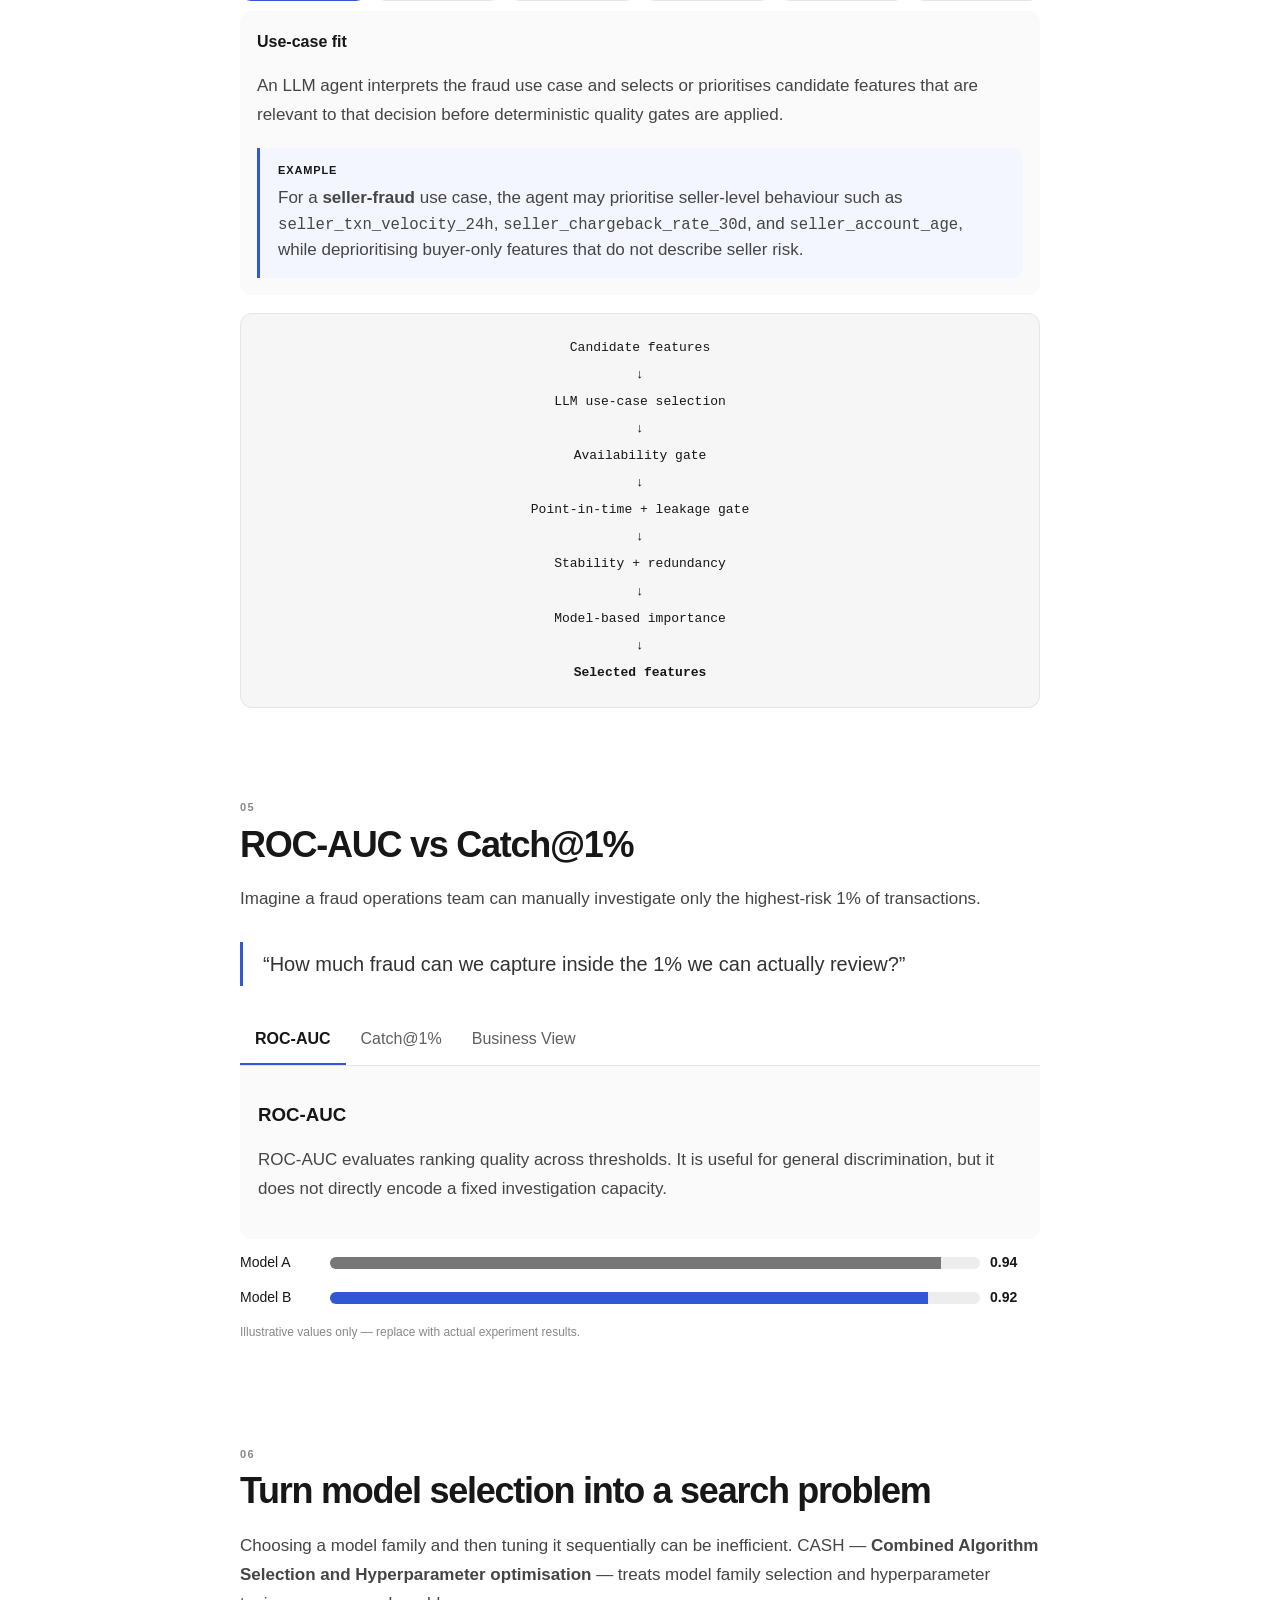
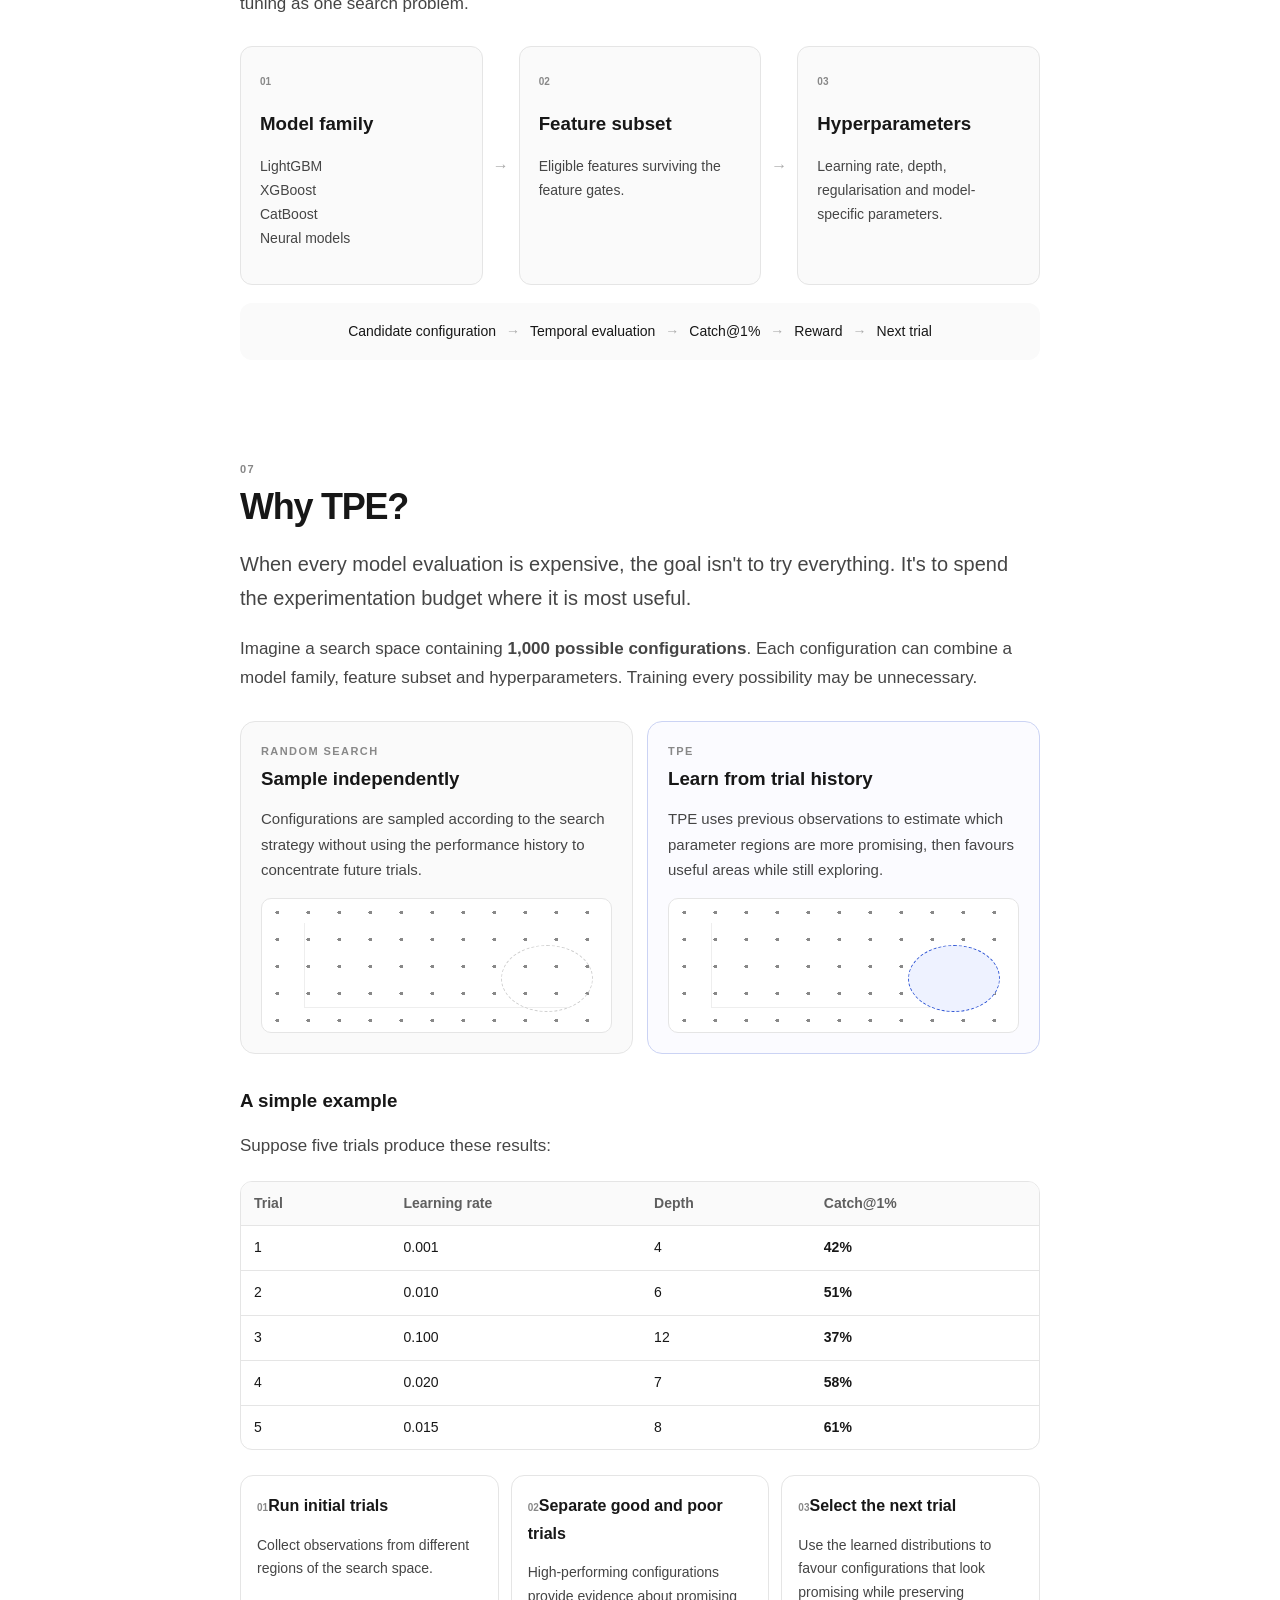
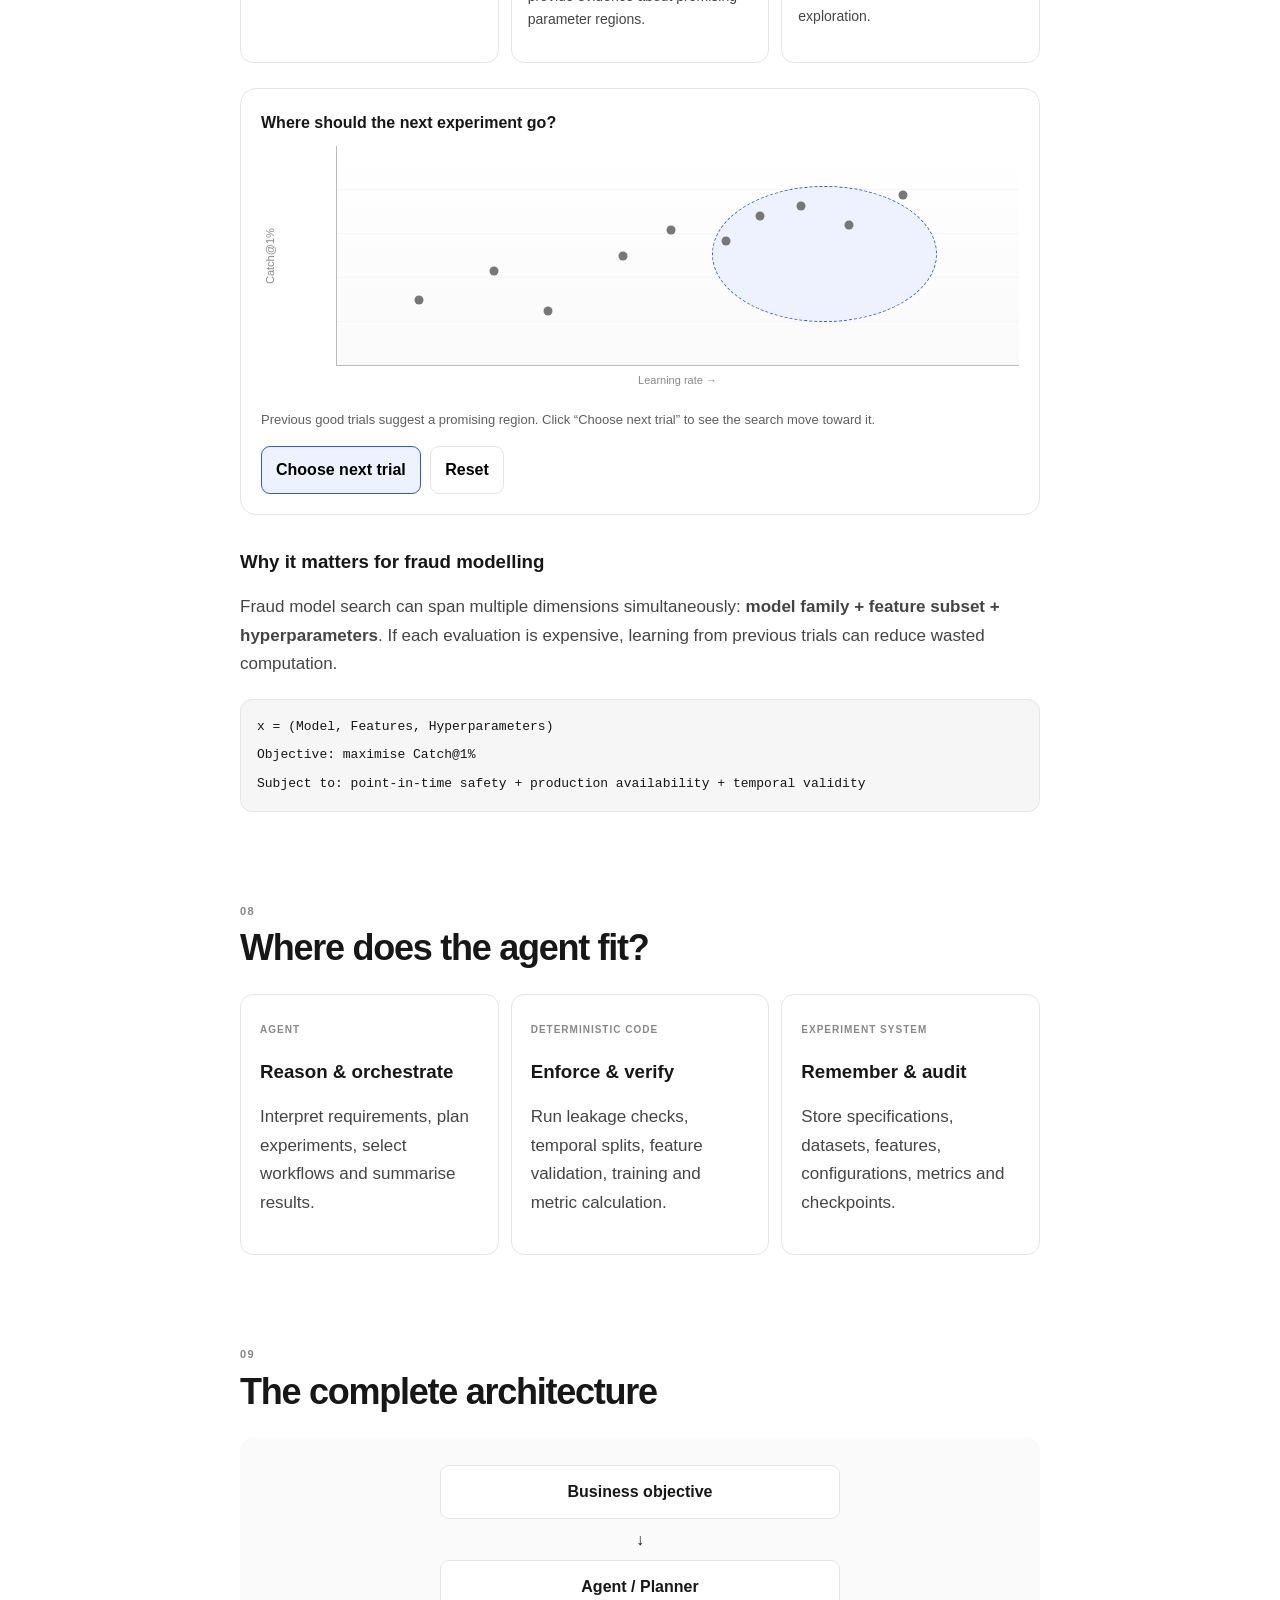
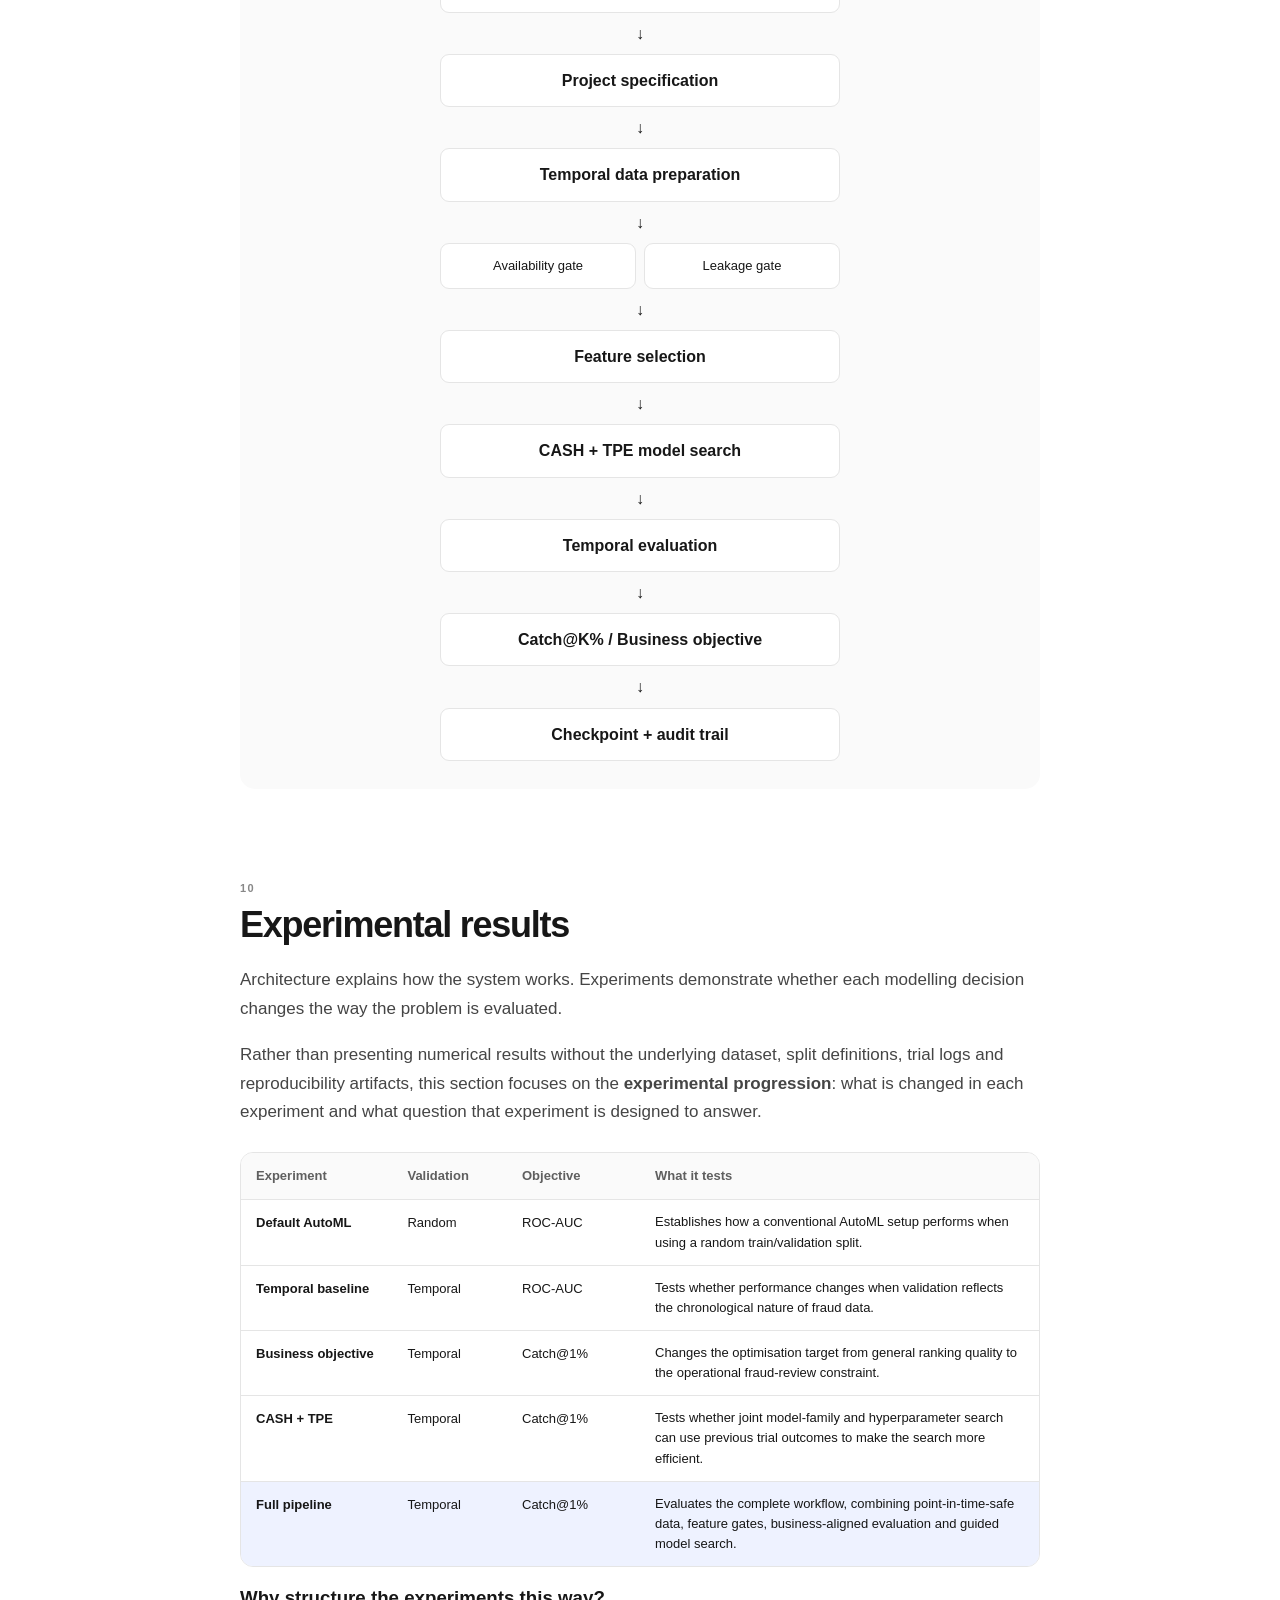
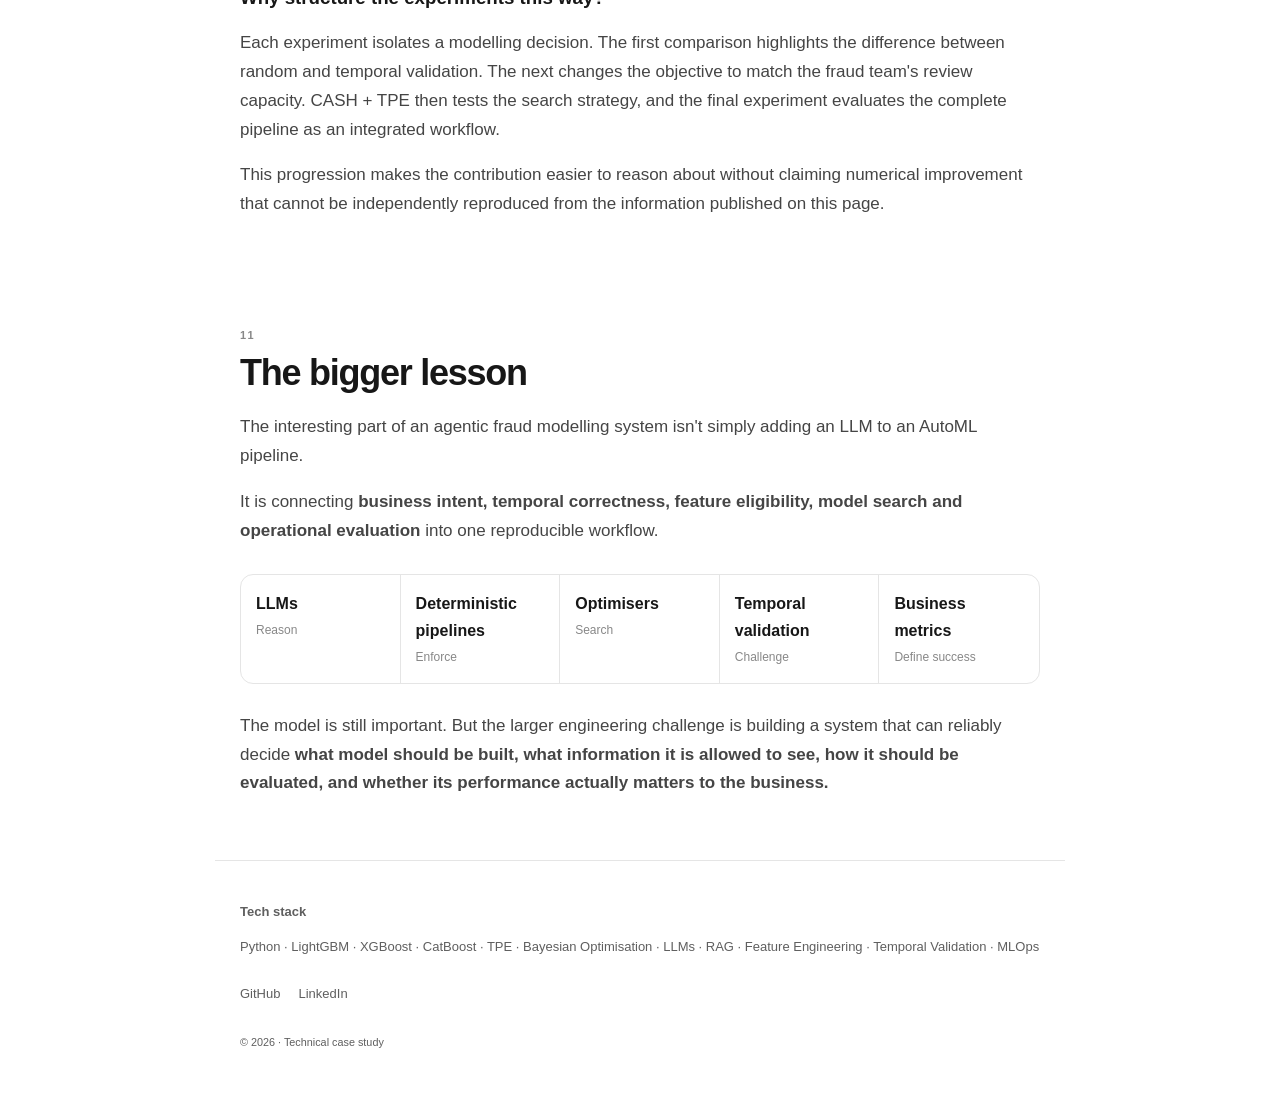
==== commit b440cda2: "Add files via upload" ====
--- a/index.html
+++ b/index.html
@@ -86,6 +86,44 @@
     <div><span>Review budget</span><strong>Top 1%</strong></div>
     <div><span>Objective</span><strong>Maximise Catch@1%</strong></div>
   </div>
+
+  <div class="registry-card">
+    <div class="registry-card-header">
+      <span class="registry-label">MODEL REGISTRY</span>
+      <strong>Every experiment gets a reproducible record</strong>
+    </div>
+    <p>
+      A YAML-based model registry stores the configuration and evaluation metadata
+      for every candidate and selected model. This makes model search auditable
+      and keeps the metrics associated with the exact experiment that produced them.
+    </p>
+    <pre class="yaml-block"><code>model:
+  use_case: seller_fraud
+  target: fraud_label
+  entity: seller_id
+  scoring_timestamp: transaction_time
+  validation: temporal
+
+features:
+  registry_version: v1
+  selection_strategy: llm_use_case_gate
+
+evaluation:
+  objective: catch_at_k
+  k: 1%
+  roc_auc: &lt;captured_metric&gt;
+  catch_at_k: &lt;captured_metric&gt;
+  precision_at_k: &lt;captured_metric&gt;
+  recall_at_k: &lt;captured_metric&gt;
+
+search:
+  algorithm: TPE
+  model_family: &lt;captured&gt;
+  hyperparameters: &lt;captured&gt;
+  trial_id: &lt;captured&gt;
+  seed: &lt;captured&gt;</code></pre>
+  </div>
+
 </section>
 
 <section class="article-section">
@@ -104,7 +142,21 @@
   <div class="section-number">04</div>
   <h2>Feature selection is a sequence of gates</h2>
   <p>With hundreds or thousands of candidate features, simply ranking everything by feature importance is not enough.</p>
+  <p>
+    The pipeline maintains a <strong>feature registry</strong> containing candidate
+    features and their metadata. The LLM agent uses the declared fraud use case
+    to select and prioritise relevant features from this registry — for example,
+    seller-level behaviour for seller fraud. The deterministic gates then verify
+    availability, point-in-time correctness, leakage, stability, redundancy and
+    predictive contribution.
+  </p>
   <p>An <strong>LLM agent first interprets the fraud use case</strong> and prioritises relevant feature families. For example, seller fraud may require seller-level behaviour, while account-takeover detection may emphasise device and login behaviour. Deterministic gates then verify that the selected candidates are safe, available and useful.</p>
+
+  <div class="feature-registry-card">
+    <span class="registry-label">FEATURE REGISTRY</span>
+    <strong>Use case → relevant feature candidates</strong>
+    <p>The registry acts as the source of truth for available features and their metadata. The LLM agent selects or prioritises candidates for the requested fraud use case; deterministic gates validate them before model search.</p>
+  </div>
   <div class="feature-gates">
     <button class="feature-gate active" data-feature="usecase"><span>01</span><strong>Use-case fit</strong></button>
     <button class="feature-gate" data-feature="availability"><span>02</span><strong>Availability</strong></button>
--- a/style.css
+++ b/style.css
@@ -248,3 +248,47 @@
 #feature-description .gate-example span { display:block; margin-bottom:6px; font-size:11px; letter-spacing:.08em; font-weight:800; }
 #feature-description .gate-example p { margin:0; }
 #feature-description .gate-example code { font-family:ui-monospace,SFMono-Regular,Menlo,monospace; font-size:.92em; }
+
+.registry-card,
+.feature-registry-card {
+  margin: 28px 0;
+  padding: 22px 24px;
+  border: 1px solid #e2e2e2;
+  border-radius: 14px;
+  background: #fafafa;
+}
+.registry-card-header {
+  display: flex;
+  flex-direction: column;
+  gap: 6px;
+  margin-bottom: 10px;
+}
+.registry-label {
+  display: inline-block;
+  font-size: 10px;
+  letter-spacing: .12em;
+  font-weight: 800;
+  color: #555;
+}
+.registry-card p,
+.feature-registry-card p {
+  margin: 8px 0 0;
+  line-height: 1.6;
+}
+.yaml-block {
+  margin: 18px 0 0;
+  padding: 18px;
+  overflow-x: auto;
+  border: 1px solid #e1e1e1;
+  border-radius: 10px;
+  background: #fff;
+  font-size: .84rem;
+  line-height: 1.6;
+}
+.yaml-block code {
+  font-family: ui-monospace, SFMono-Regular, Menlo, Monaco, Consolas, monospace;
+}
+.feature-registry-card {
+  border-left: 3px solid var(--accent);
+  background: #f6f8ff;
+}
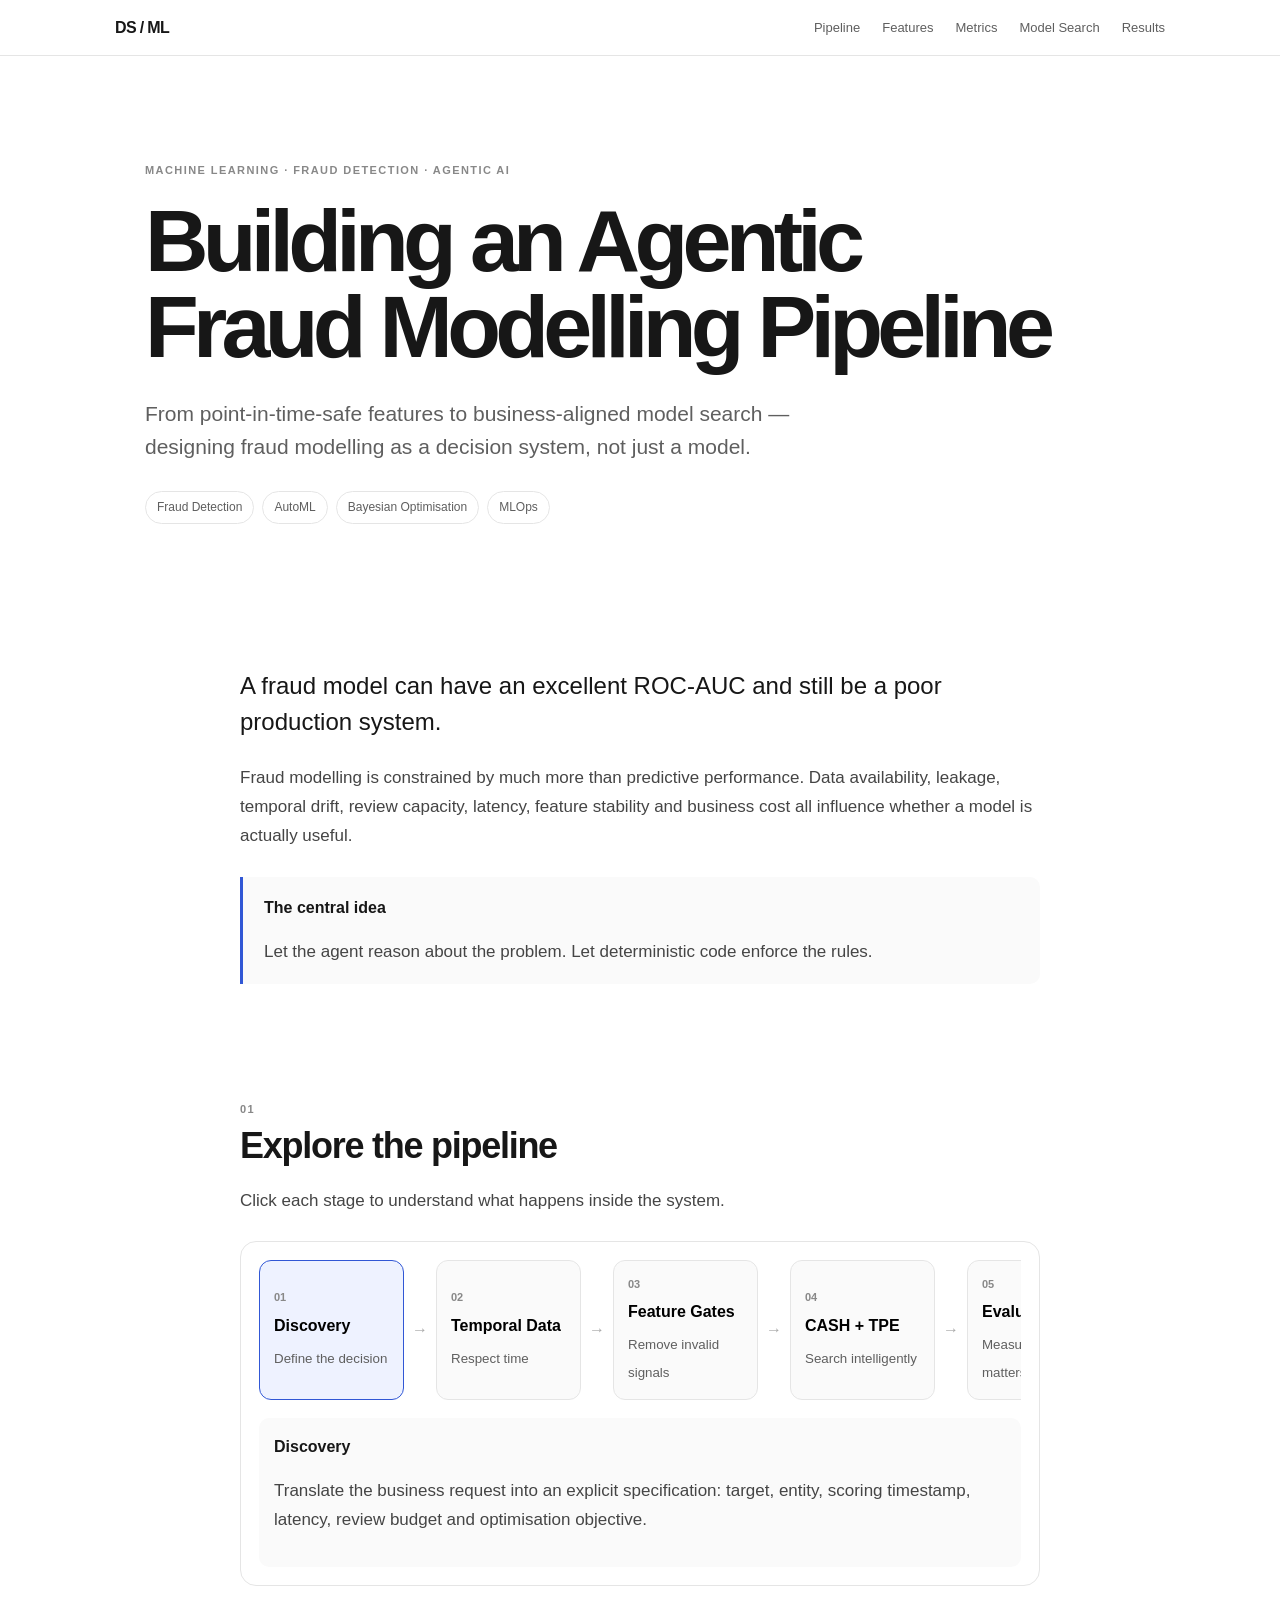
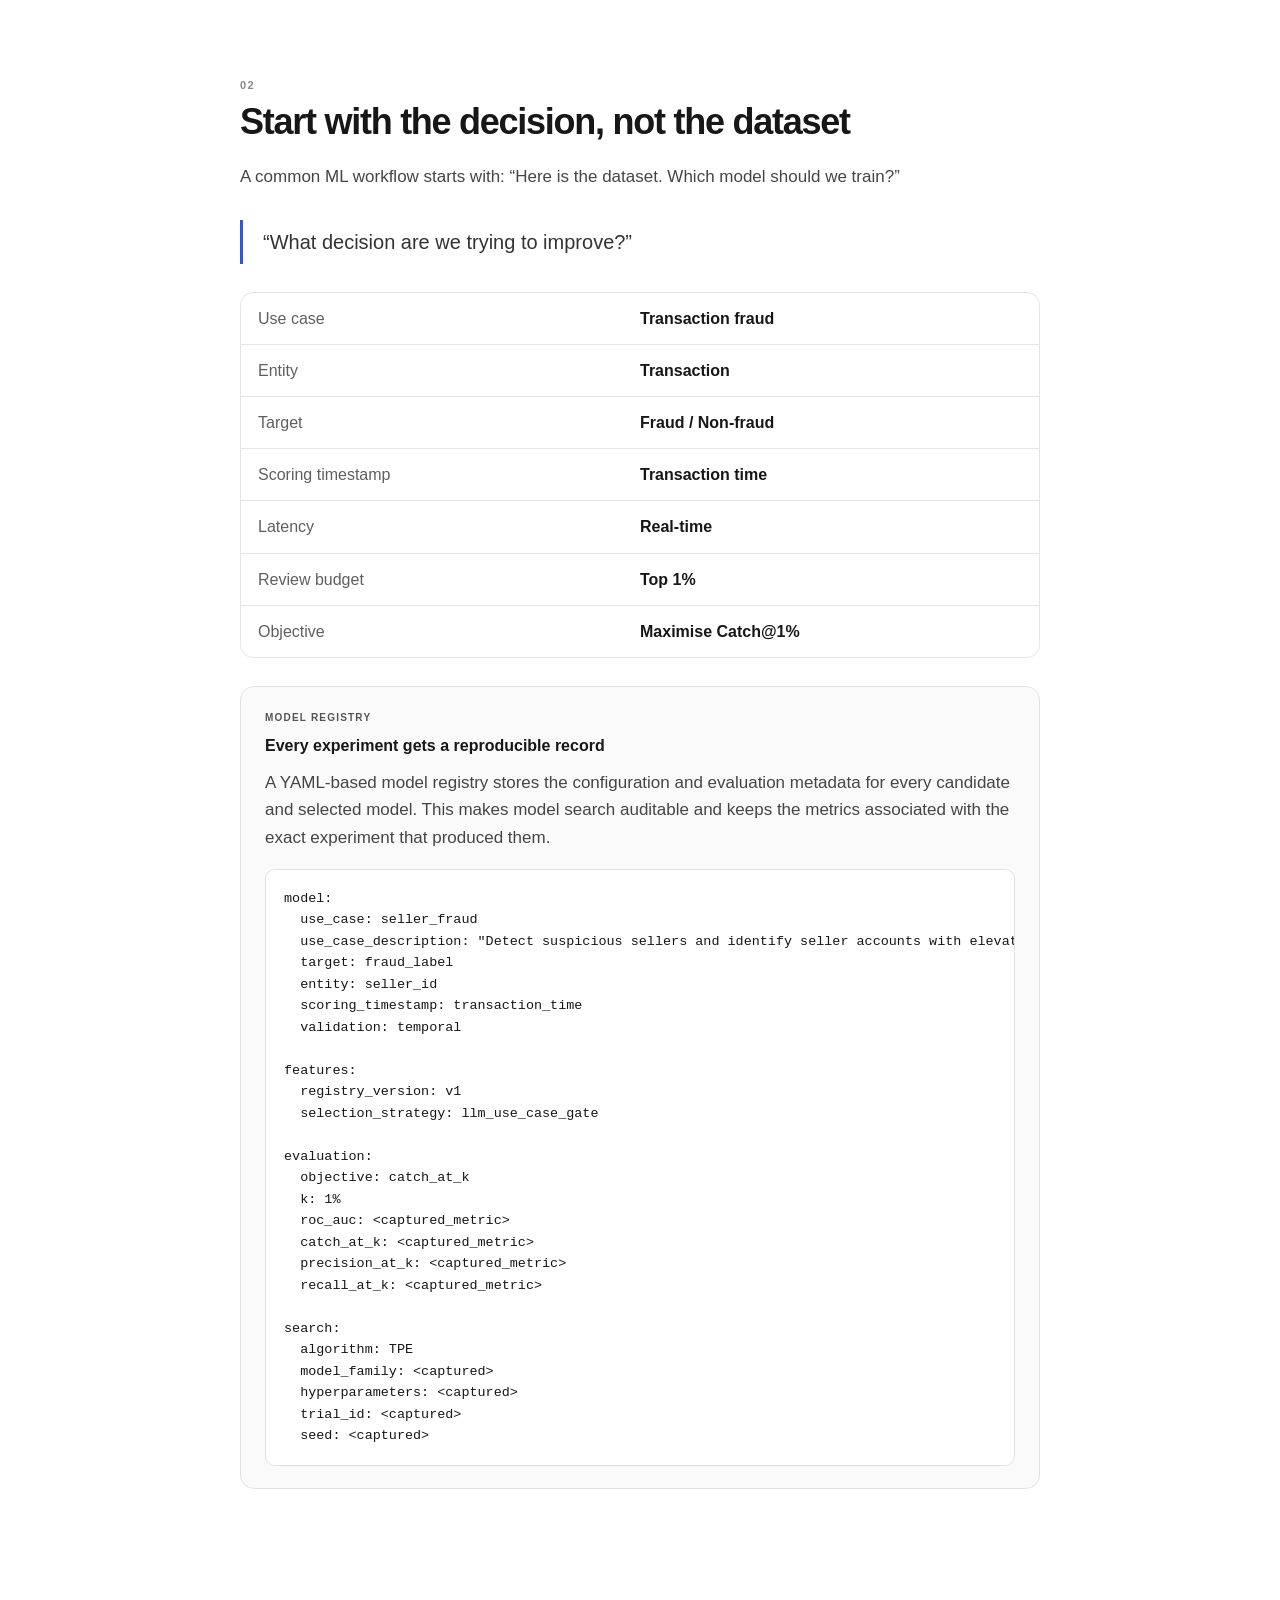
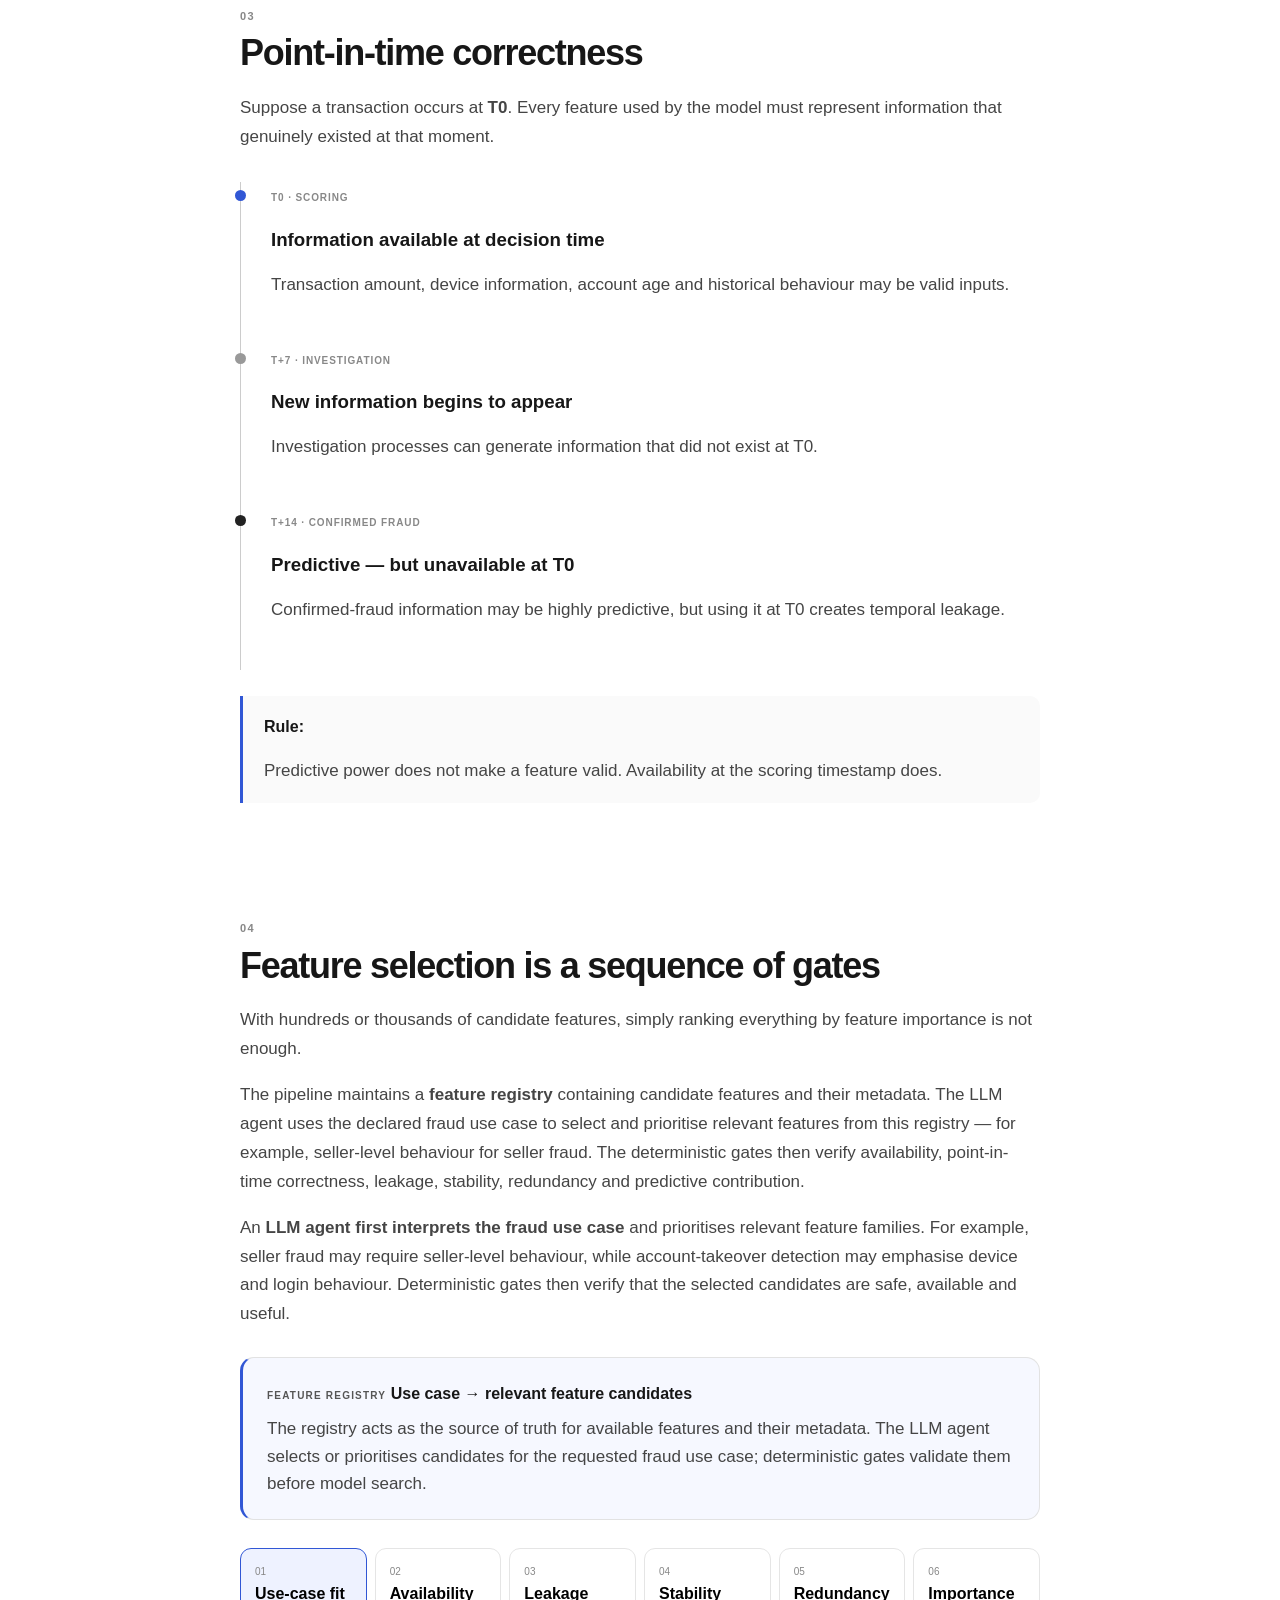
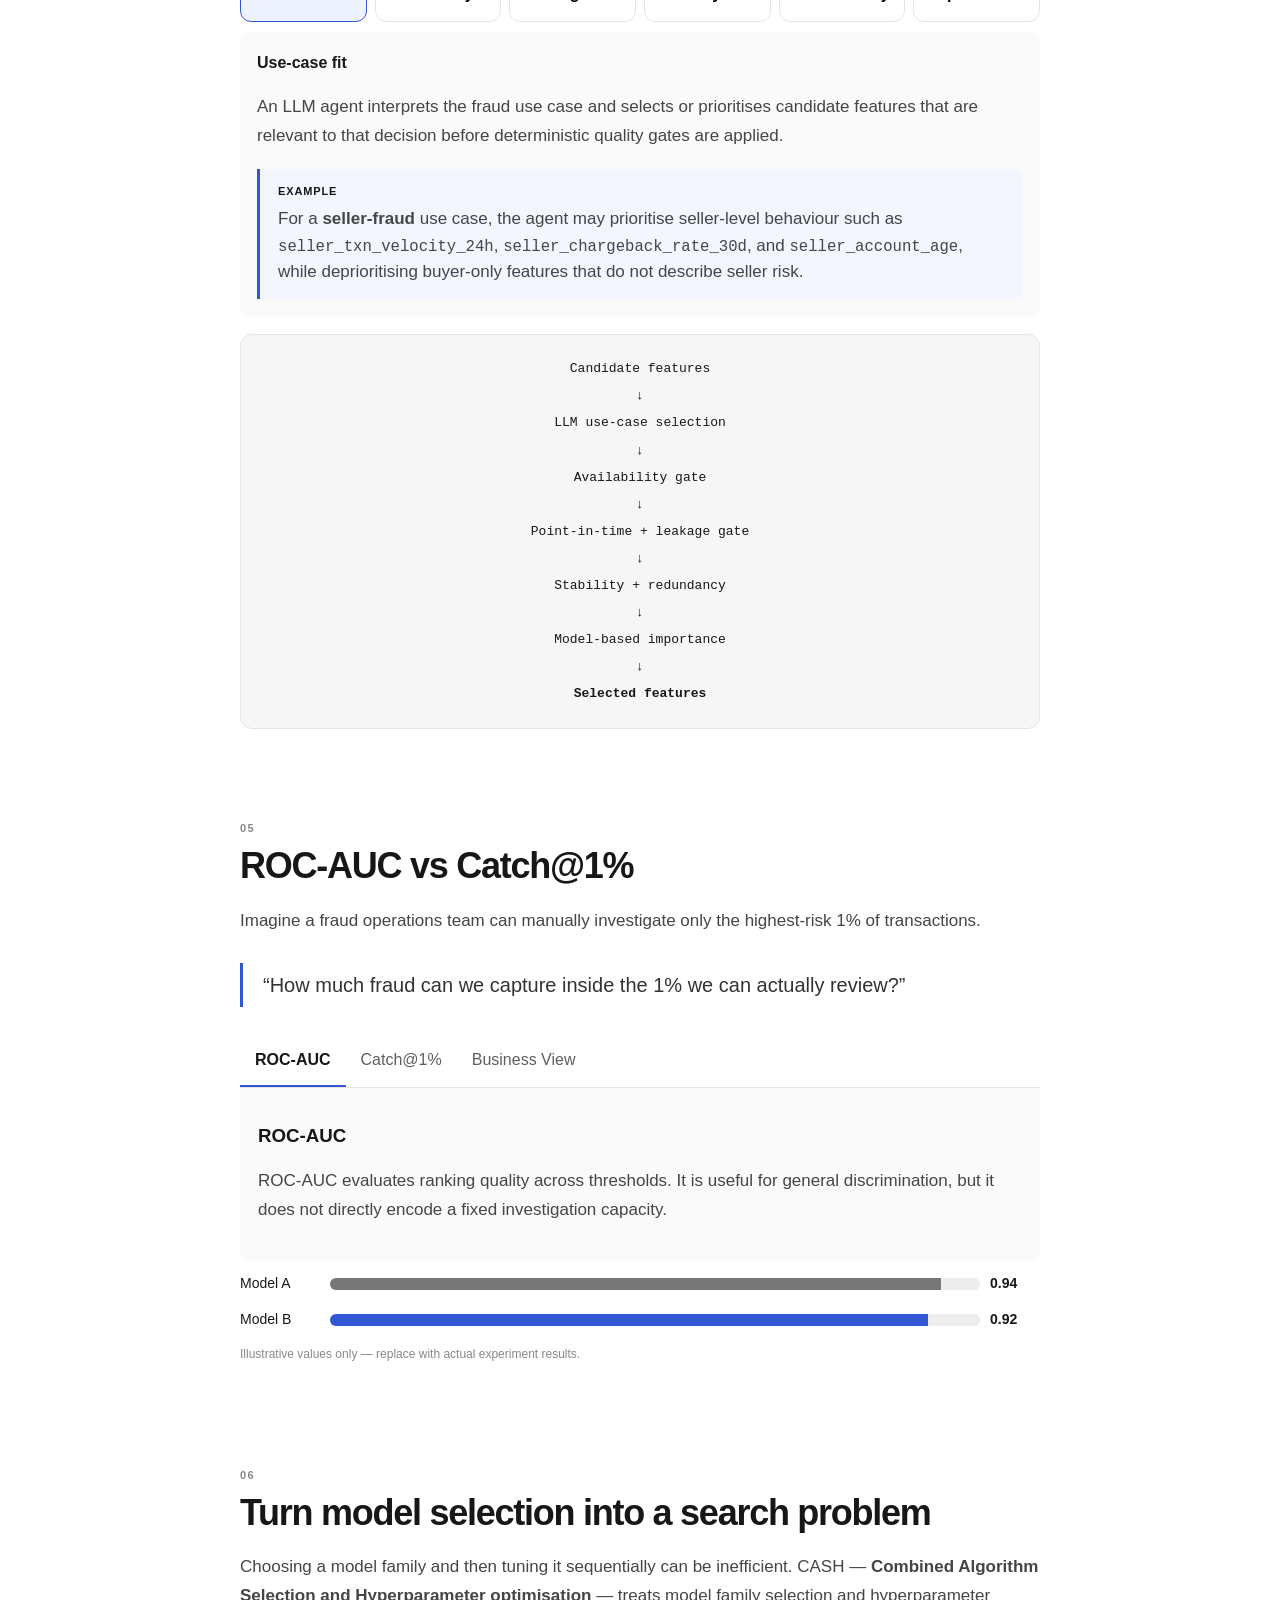
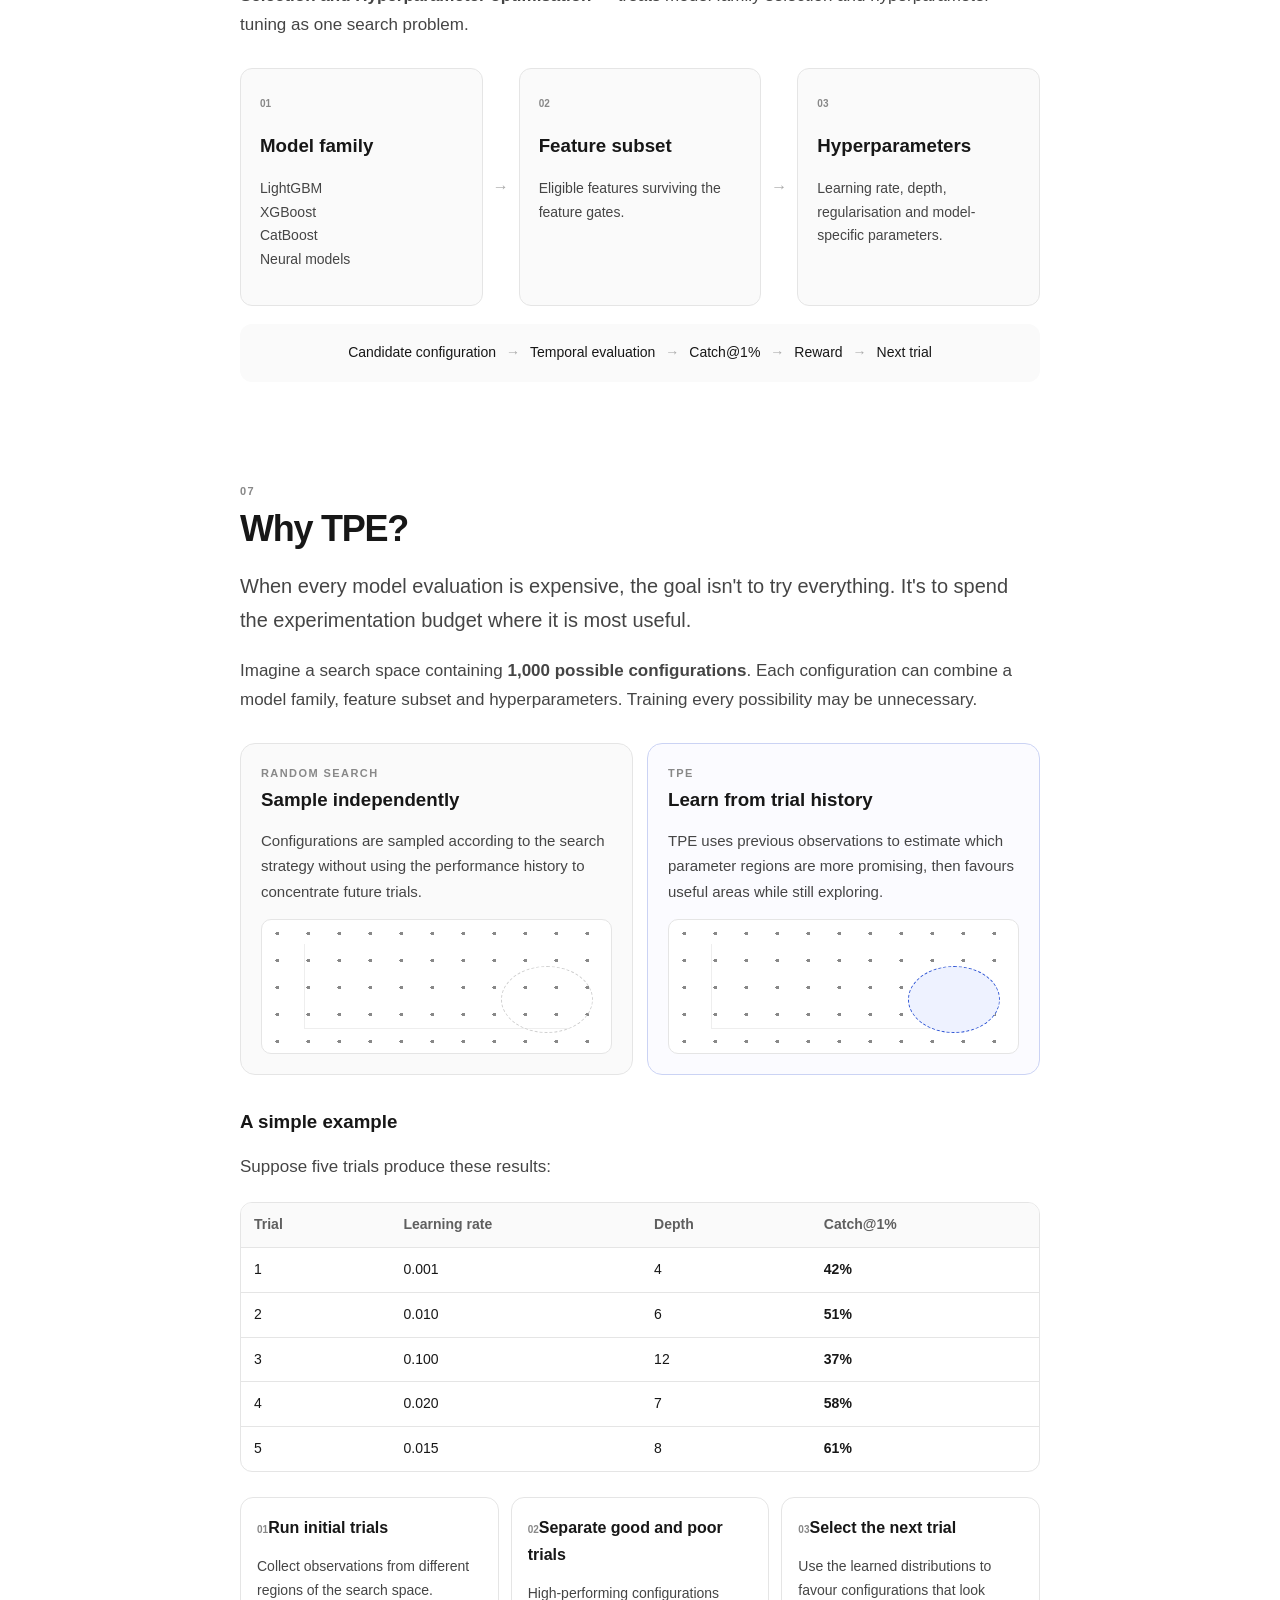
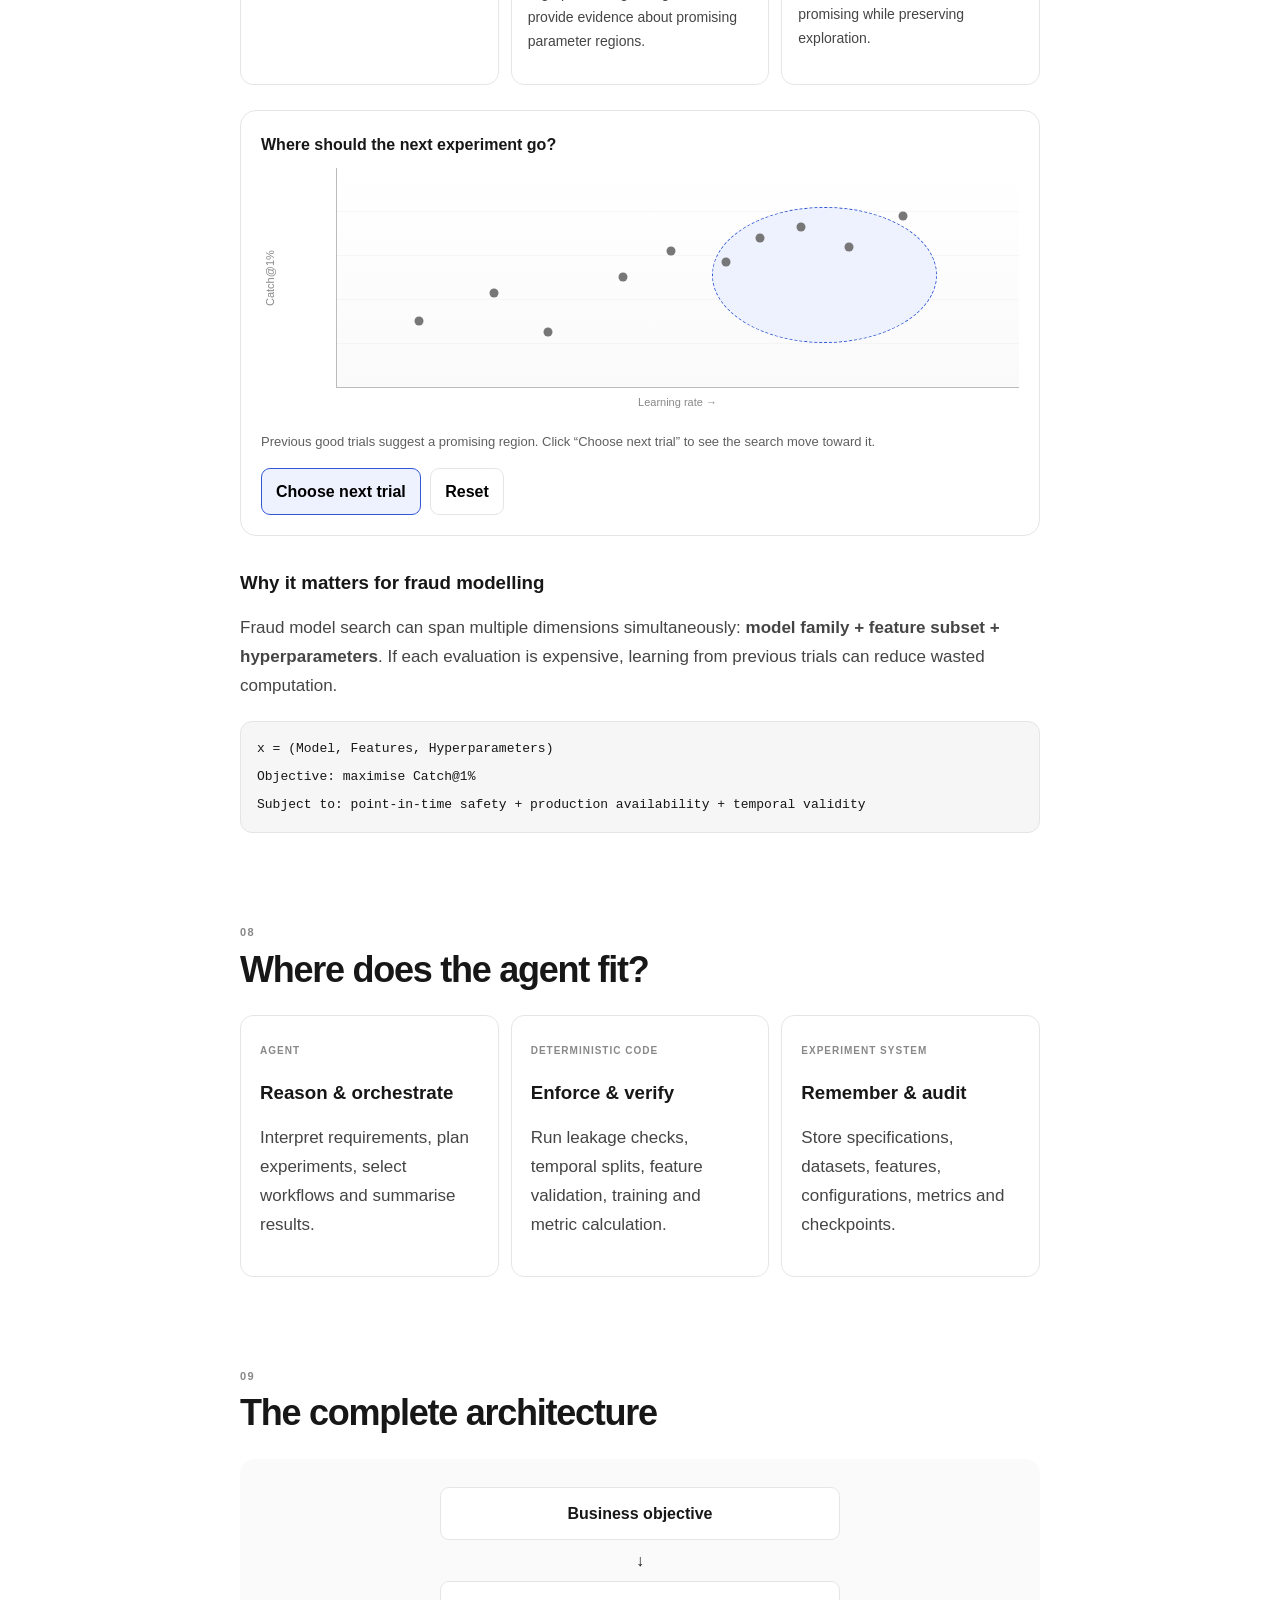
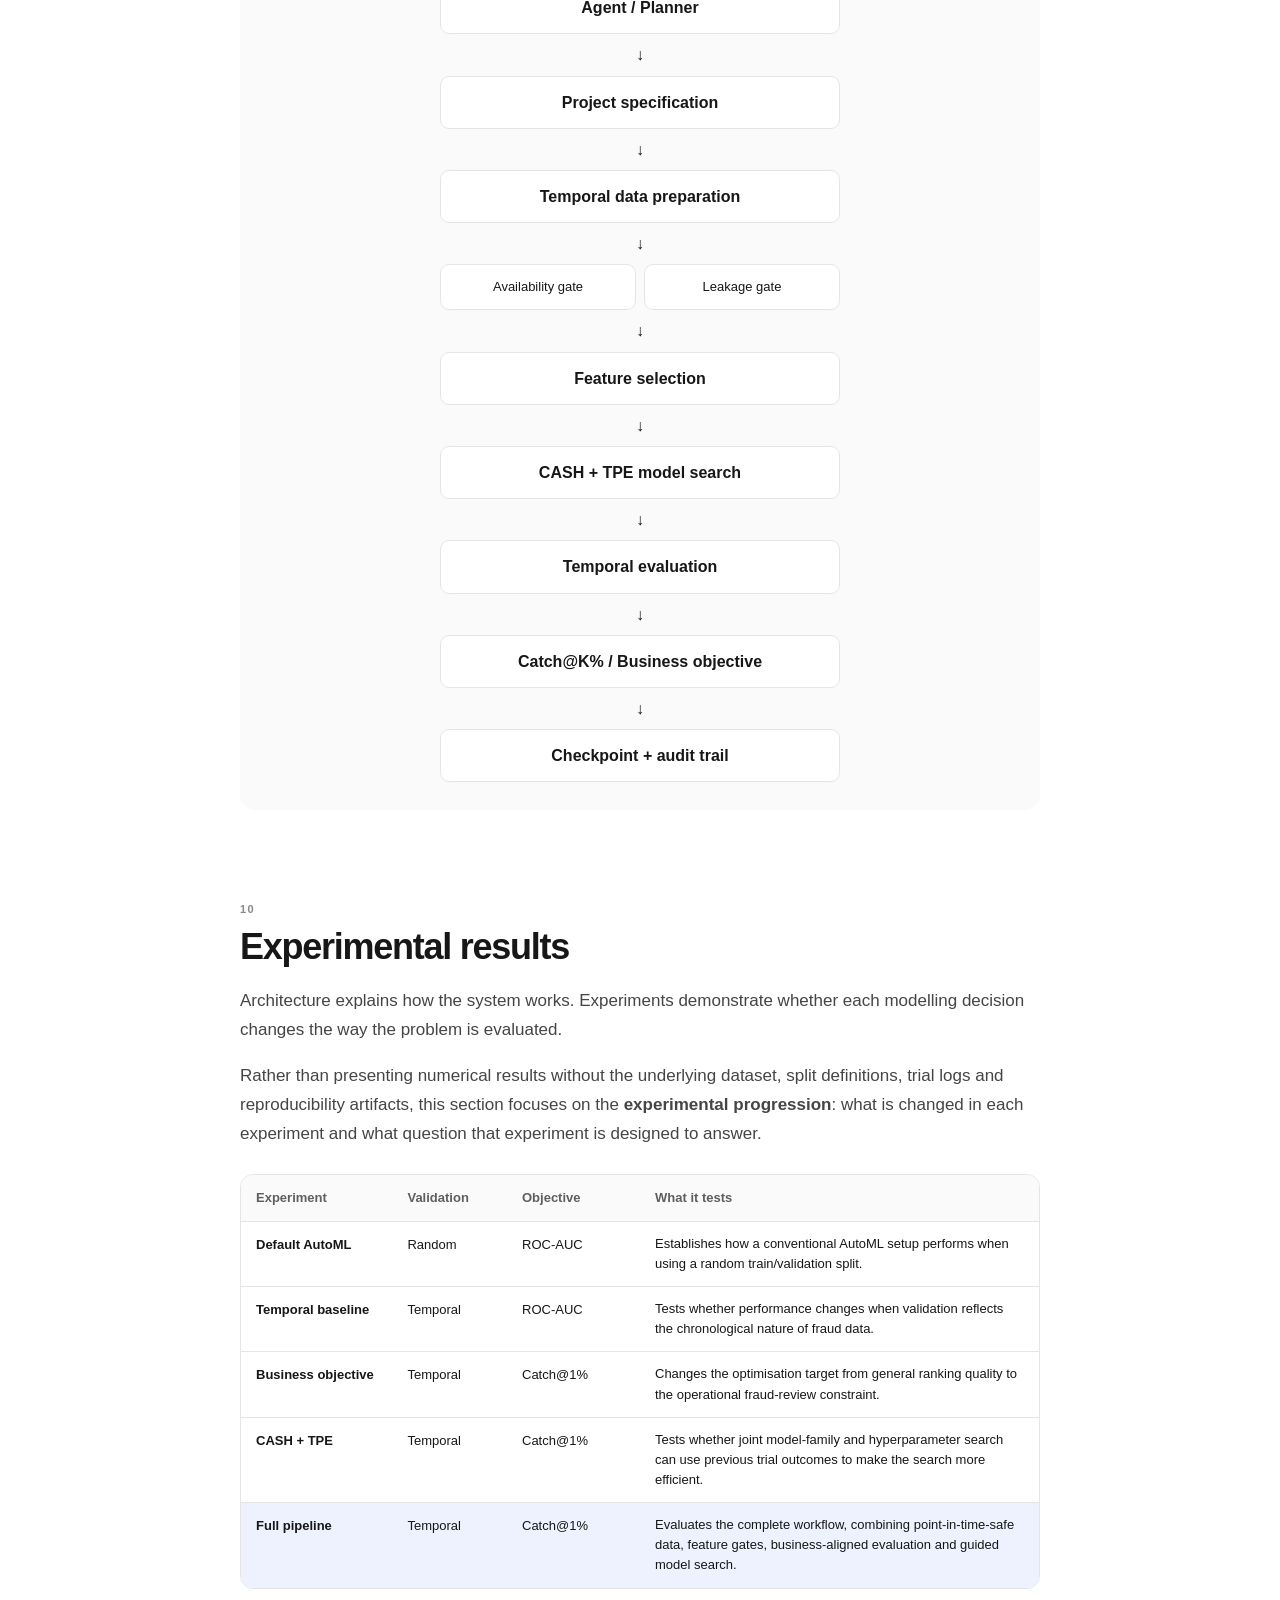
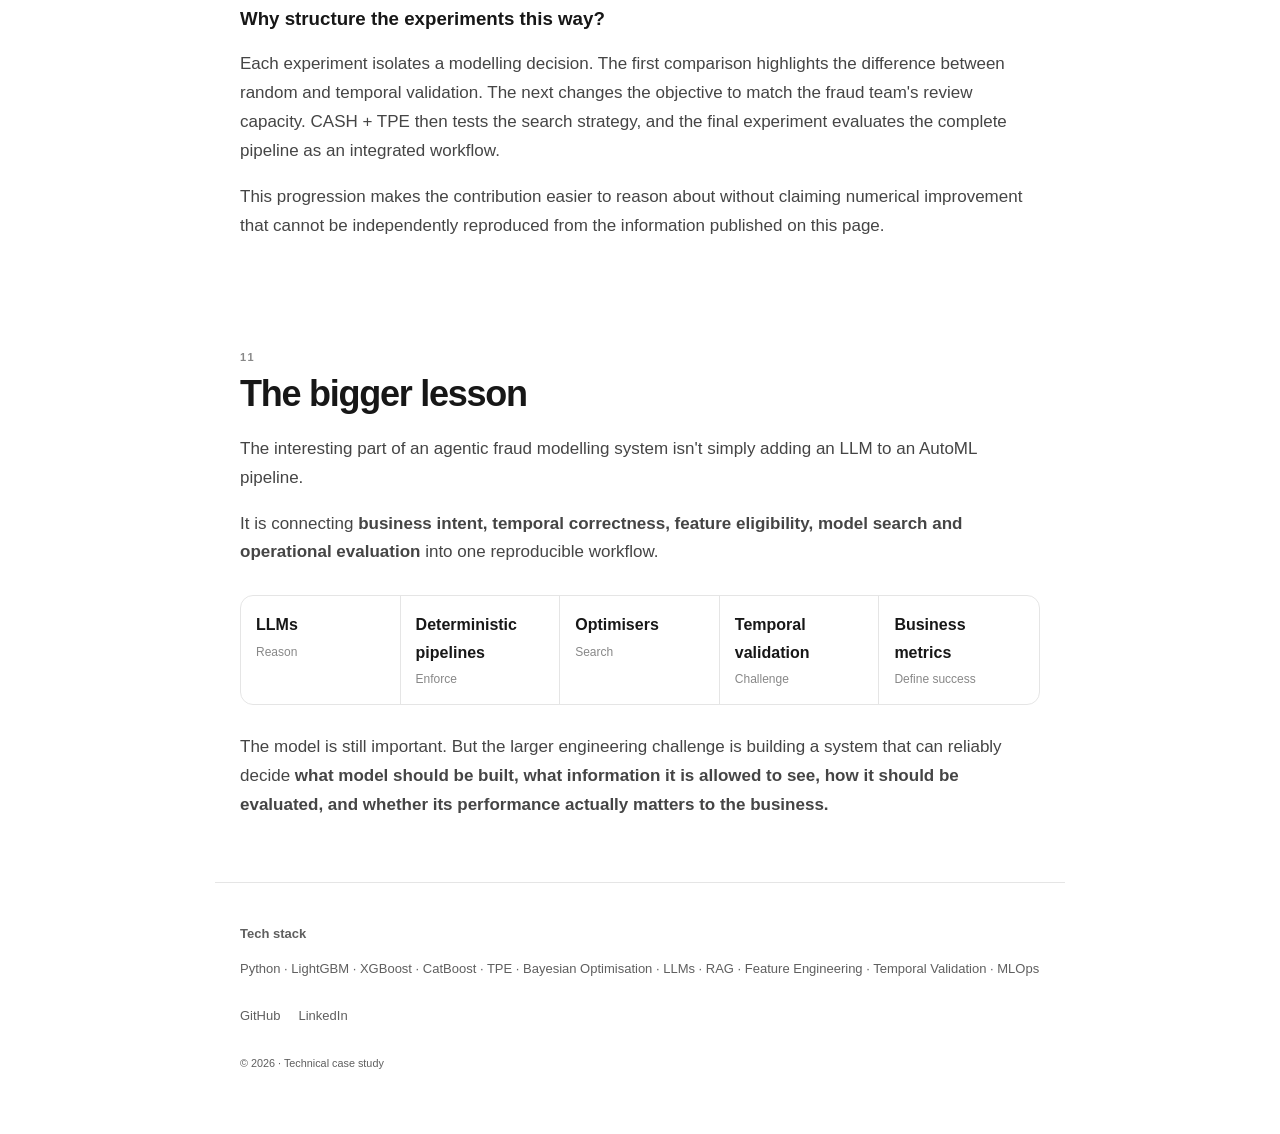
==== commit 4637cd18: "Add use case description for seller fraud detection" ====
--- a/index.html
+++ b/index.html
@@ -99,6 +99,7 @@
     </p>
     <pre class="yaml-block"><code>model:
   use_case: seller_fraud
+  use_case_description: "Detect suspicious sellers and identify seller accounts with elevated fraud risk."
   target: fraud_label
   entity: seller_id
   scoring_timestamp: transaction_time
@@ -440,4 +441,4 @@
 </main>
 <script src="script.js"></script>
 </body>
-</html>+</html>
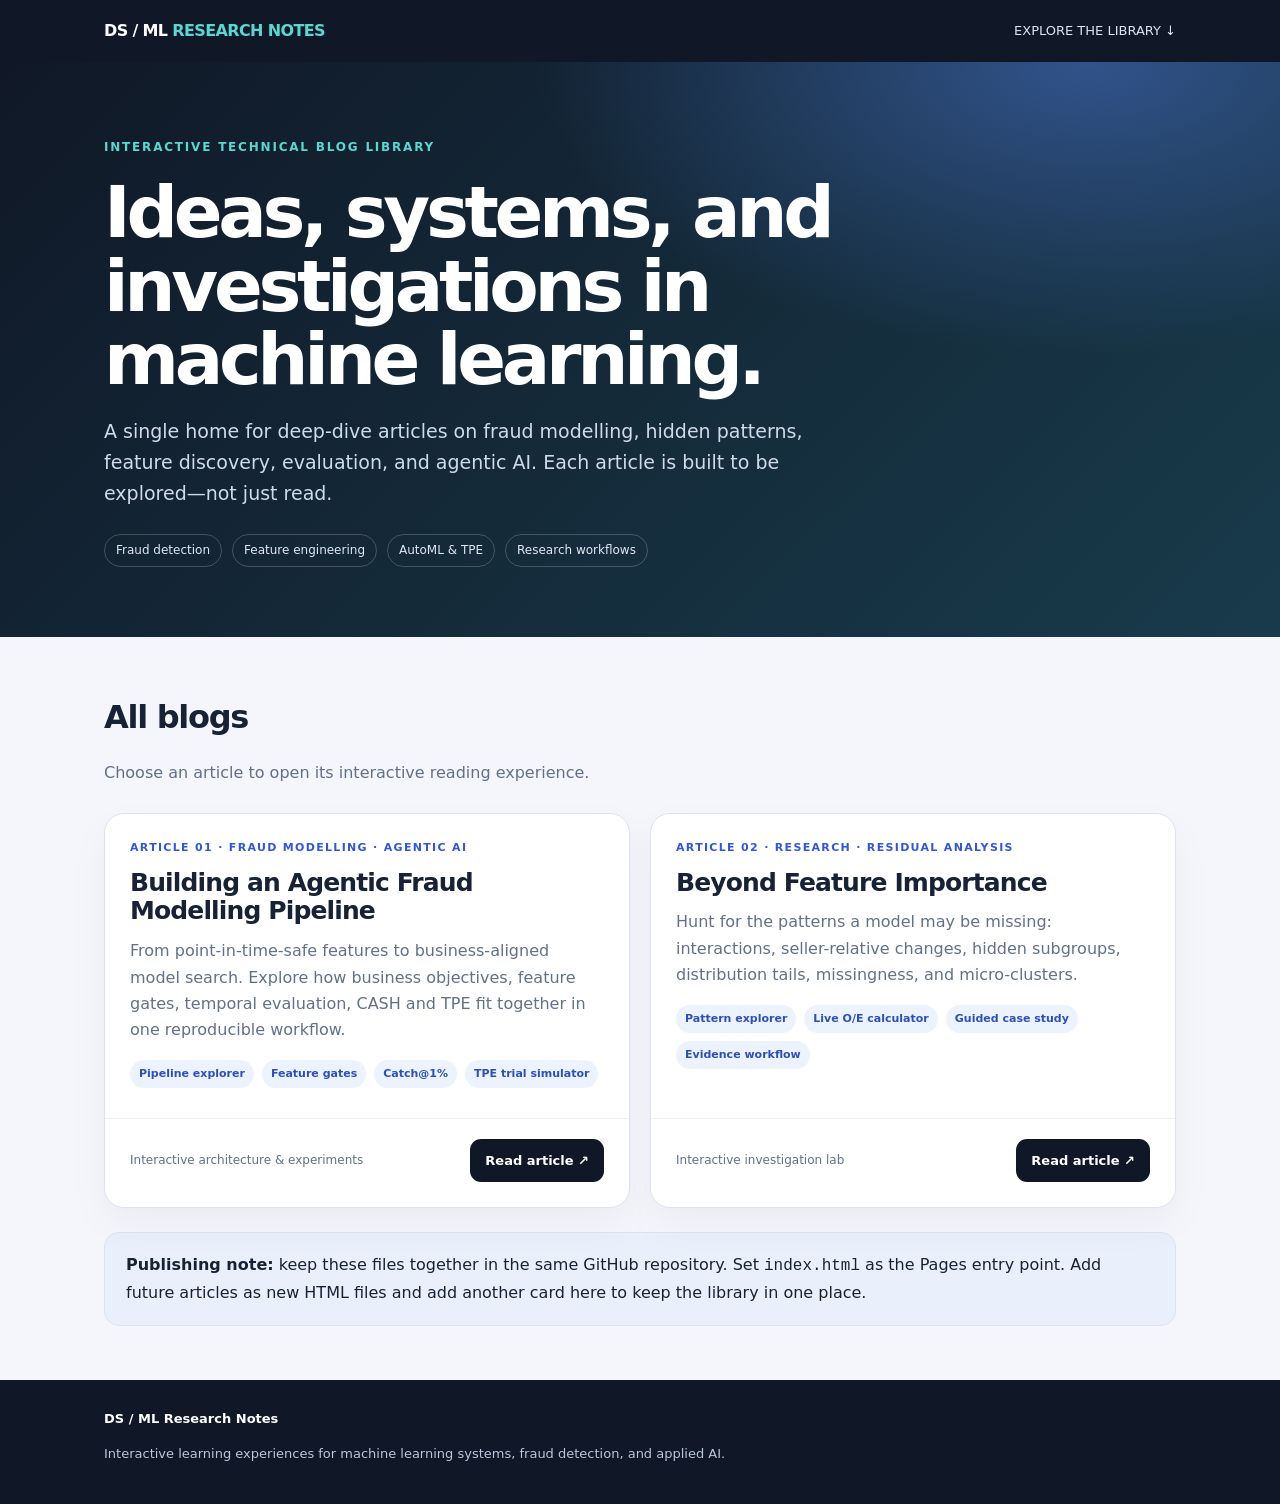
==== commit e1be1086: "Add files via upload" ====
--- a/index.html
+++ b/index.html
@@ -1,444 +1,16 @@
-<!DOCTYPE html>
-<html lang="en">
-<head>
-  <meta charset="UTF-8">
-  <meta name="viewport" content="width=device-width, initial-scale=1.0">
-  <title>Building an Agentic Fraud Modelling Pipeline</title>
-  <meta name="description" content="From point-in-time-safe features to business-aligned model search.">
-  <link rel="stylesheet" href="style.css">
-</head>
-<body>
-
-<header class="site-header">
-  <nav class="nav">
-    <a class="brand" href="#">DS / ML</a>
-    <div class="nav-links">
-      <a href="#pipeline">Pipeline</a>
-      <a href="#features">Features</a>
-      <a href="#metrics">Metrics</a>
-      <a href="#search">Model Search</a>
-      <a href="#results">Results</a>
-    </div>
-  </nav>
-</header>
-
-<main>
-<section class="hero">
-  <div class="eyebrow">MACHINE LEARNING · FRAUD DETECTION · AGENTIC AI</div>
-  <h1>Building an Agentic<br>Fraud Modelling Pipeline</h1>
-  <p class="hero-subtitle">
-    From point-in-time-safe features to business-aligned model search —
-    designing fraud modelling as a decision system, not just a model.
-  </p>
-  <div class="tags">
-    <span>Fraud Detection</span><span>AutoML</span>
-    <span>Bayesian Optimisation</span><span>MLOps</span>
-  </div>
-</section>
-
-<section class="article-section intro">
-  <p class="lead">A fraud model can have an excellent ROC-AUC and still be a poor production system.</p>
-  <p>
-    Fraud modelling is constrained by much more than predictive performance.
-    Data availability, leakage, temporal drift, review capacity, latency,
-    feature stability and business cost all influence whether a model is actually useful.
-  </p>
-  <div class="callout">
-    <strong>The central idea</strong>
-    <p>Let the agent reason about the problem. Let deterministic code enforce the rules.</p>
-  </div>
-</section>
-
-<section id="pipeline" class="article-section">
-  <div class="section-number">01</div>
-  <h2>Explore the pipeline</h2>
-  <p>Click each stage to understand what happens inside the system.</p>
-  <div class="pipeline-container">
-    <div class="pipeline">
-      <button class="pipeline-stage active" data-stage="discovery"><span>01</span><strong>Discovery</strong><small>Define the decision</small></button>
-      <div class="pipeline-arrow">→</div>
-      <button class="pipeline-stage" data-stage="temporal"><span>02</span><strong>Temporal Data</strong><small>Respect time</small></button>
-      <div class="pipeline-arrow">→</div>
-      <button class="pipeline-stage" data-stage="features"><span>03</span><strong>Feature Gates</strong><small>Remove invalid signals</small></button>
-      <div class="pipeline-arrow">→</div>
-      <button class="pipeline-stage" data-stage="search"><span>04</span><strong>CASH + TPE</strong><small>Search intelligently</small></button>
-      <div class="pipeline-arrow">→</div>
-      <button class="pipeline-stage" data-stage="evaluation"><span>05</span><strong>Evaluation</strong><small>Measure what matters</small></button>
-    </div>
-    <div id="pipeline-description" class="pipeline-description">
-      <strong>Discovery</strong>
-      <p>Translate the business request into an explicit specification: target, entity, scoring timestamp, latency, review budget and optimisation objective.</p>
-    </div>
-  </div>
-</section>
-
-<section class="article-section">
-  <div class="section-number">02</div>
-  <h2>Start with the decision, not the dataset</h2>
-  <p>A common ML workflow starts with: “Here is the dataset. Which model should we train?”</p>
-  <blockquote>“What decision are we trying to improve?”</blockquote>
-  <div class="spec-card">
-    <div><span>Use case</span><strong>Transaction fraud</strong></div>
-    <div><span>Entity</span><strong>Transaction</strong></div>
-    <div><span>Target</span><strong>Fraud / Non-fraud</strong></div>
-    <div><span>Scoring timestamp</span><strong>Transaction time</strong></div>
-    <div><span>Latency</span><strong>Real-time</strong></div>
-    <div><span>Review budget</span><strong>Top 1%</strong></div>
-    <div><span>Objective</span><strong>Maximise Catch@1%</strong></div>
-  </div>
-
-  <div class="registry-card">
-    <div class="registry-card-header">
-      <span class="registry-label">MODEL REGISTRY</span>
-      <strong>Every experiment gets a reproducible record</strong>
-    </div>
-    <p>
-      A YAML-based model registry stores the configuration and evaluation metadata
-      for every candidate and selected model. This makes model search auditable
-      and keeps the metrics associated with the exact experiment that produced them.
-    </p>
-    <pre class="yaml-block"><code>model:
-  use_case: seller_fraud
-  use_case_description: "Detect suspicious sellers and identify seller accounts with elevated fraud risk."
-  target: fraud_label
-  entity: seller_id
-  scoring_timestamp: transaction_time
-  validation: temporal
-
-features:
-  registry_version: v1
-  selection_strategy: llm_use_case_gate
-
-evaluation:
-  objective: catch_at_k
-  k: 1%
-  roc_auc: &lt;captured_metric&gt;
-  catch_at_k: &lt;captured_metric&gt;
-  precision_at_k: &lt;captured_metric&gt;
-  recall_at_k: &lt;captured_metric&gt;
-
-search:
-  algorithm: TPE
-  model_family: &lt;captured&gt;
-  hyperparameters: &lt;captured&gt;
-  trial_id: &lt;captured&gt;
-  seed: &lt;captured&gt;</code></pre>
-  </div>
-
-</section>
-
-<section class="article-section">
-  <div class="section-number">03</div>
-  <h2>Point-in-time correctness</h2>
-  <p>Suppose a transaction occurs at <strong>T0</strong>. Every feature used by the model must represent information that genuinely existed at that moment.</p>
-  <div class="timeline">
-    <div class="timeline-item safe"><div class="timeline-dot"></div><span>T0 · SCORING</span><h3>Information available at decision time</h3><p>Transaction amount, device information, account age and historical behaviour may be valid inputs.</p></div>
-    <div class="timeline-item"><div class="timeline-dot"></div><span>T+7 · INVESTIGATION</span><h3>New information begins to appear</h3><p>Investigation processes can generate information that did not exist at T0.</p></div>
-    <div class="timeline-item leakage"><div class="timeline-dot"></div><span>T+14 · CONFIRMED FRAUD</span><h3>Predictive — but unavailable at T0</h3><p>Confirmed-fraud information may be highly predictive, but using it at T0 creates temporal leakage.</p></div>
-  </div>
-  <div class="callout"><strong>Rule:</strong><p>Predictive power does not make a feature valid. Availability at the scoring timestamp does.</p></div>
-</section>
-
-<section id="features" class="article-section">
-  <div class="section-number">04</div>
-  <h2>Feature selection is a sequence of gates</h2>
-  <p>With hundreds or thousands of candidate features, simply ranking everything by feature importance is not enough.</p>
-  <p>
-    The pipeline maintains a <strong>feature registry</strong> containing candidate
-    features and their metadata. The LLM agent uses the declared fraud use case
-    to select and prioritise relevant features from this registry — for example,
-    seller-level behaviour for seller fraud. The deterministic gates then verify
-    availability, point-in-time correctness, leakage, stability, redundancy and
-    predictive contribution.
-  </p>
-  <p>An <strong>LLM agent first interprets the fraud use case</strong> and prioritises relevant feature families. For example, seller fraud may require seller-level behaviour, while account-takeover detection may emphasise device and login behaviour. Deterministic gates then verify that the selected candidates are safe, available and useful.</p>
-
-  <div class="feature-registry-card">
-    <span class="registry-label">FEATURE REGISTRY</span>
-    <strong>Use case → relevant feature candidates</strong>
-    <p>The registry acts as the source of truth for available features and their metadata. The LLM agent selects or prioritises candidates for the requested fraud use case; deterministic gates validate them before model search.</p>
-  </div>
-  <div class="feature-gates">
-    <button class="feature-gate active" data-feature="usecase"><span>01</span><strong>Use-case fit</strong></button>
-    <button class="feature-gate" data-feature="availability"><span>02</span><strong>Availability</strong></button>
-    <button class="feature-gate" data-feature="leakage"><span>03</span><strong>Leakage</strong></button>
-    <button class="feature-gate" data-feature="stability"><span>04</span><strong>Stability</strong></button>
-    <button class="feature-gate" data-feature="redundancy"><span>05</span><strong>Redundancy</strong></button>
-    <button class="feature-gate" data-feature="importance"><span>06</span><strong>Importance</strong></button>
-  </div>
-  <div id="feature-description" class="feature-description">
-  <strong>Use-case fit</strong>
-  <p>An LLM agent interprets the fraud use case and selects or prioritises candidate features that are relevant to that decision before deterministic quality gates are applied.</p>
-  <div class="gate-example">
-    <span>EXAMPLE</span>
-    <p>For a <strong>seller-fraud</strong> use case, the agent may prioritise seller-level behaviour such as <code>seller_txn_velocity_24h</code>, <code>seller_chargeback_rate_30d</code>, and <code>seller_account_age</code>, while deprioritising buyer-only features that do not describe seller risk.</p>
-  </div>
-</div>
-  <div class="flow-code">
-    <span>Candidate features</span><span>↓</span><span>LLM use-case selection</span><span>↓</span><span>Availability gate</span><span>↓</span>
-    <span>Point-in-time + leakage gate</span><span>↓</span><span>Stability + redundancy</span>
-    <span>↓</span><span>Model-based importance</span><span>↓</span><strong>Selected features</strong>
-  </div>
-</section>
-
-<section id="metrics" class="article-section">
-  <div class="section-number">05</div>
-  <h2>ROC-AUC vs Catch@1%</h2>
-  <p>Imagine a fraud operations team can manually investigate only the highest-risk 1% of transactions.</p>
-  <blockquote>“How much fraud can we capture inside the 1% we can actually review?”</blockquote>
-  <div class="metric-selector">
-    <button class="metric-tab active" data-metric="auc">ROC-AUC</button>
-    <button class="metric-tab" data-metric="catch">Catch@1%</button>
-    <button class="metric-tab" data-metric="business">Business View</button>
-  </div>
-  <div id="metric-description" class="metric-description">
-    <h3>ROC-AUC</h3>
-    <p>ROC-AUC evaluates ranking quality across thresholds. It is useful for general discrimination, but it does not directly encode a fixed investigation capacity.</p>
-  </div>
-  <div class="illustrative-results">
-    <div class="result-row"><span>Model A</span><div class="result-bar"><div style="width:94%"></div></div><strong>0.94</strong></div>
-    <div class="result-row highlighted"><span>Model B</span><div class="result-bar"><div style="width:92%"></div></div><strong>0.92</strong></div>
-  </div>
-  <p class="note">Illustrative values only — replace with actual experiment results.</p>
-</section>
-
-<section id="search" class="article-section">
-  <div class="section-number">06</div>
-  <h2>Turn model selection into a search problem</h2>
-  <p>
-    Choosing a model family and then tuning it sequentially can be inefficient.
-    CASH — <strong>Combined Algorithm Selection and Hyperparameter optimisation</strong> —
-    treats model family selection and hyperparameter tuning as one search problem.
-  </p>
-  <div class="search-grid">
-    <div class="search-card"><span>01</span><h3>Model family</h3><p>LightGBM<br>XGBoost<br>CatBoost<br>Neural models</p></div>
-    <div class="search-arrow">→</div>
-    <div class="search-card"><span>02</span><h3>Feature subset</h3><p>Eligible features surviving the feature gates.</p></div>
-    <div class="search-arrow">→</div>
-    <div class="search-card"><span>03</span><h3>Hyperparameters</h3><p>Learning rate, depth, regularisation and model-specific parameters.</p></div>
-  </div>
-  <div class="search-loop">
-    <span>Candidate configuration</span><b>→</b><span>Temporal evaluation</span><b>→</b><span>Catch@1%</span><b>→</b><span>Reward</span><b>→</b><span>Next trial</span>
-  </div>
-</section>
-
-<section class="article-section tpe-section">
-  <div class="section-number">07</div>
-  <h2>Why TPE?</h2>
-
-  <p class="lead-small">
-    When every model evaluation is expensive, the goal isn't to try everything.
-    It's to spend the experimentation budget where it is most useful.
-  </p>
-
-  <p>
-    Imagine a search space containing <strong>1,000 possible configurations</strong>.
-    Each configuration can combine a model family, feature subset and hyperparameters.
-    Training every possibility may be unnecessary.
-  </p>
-
-  <div class="comparison">
-    <div class="comparison-card">
-      <div class="label">RANDOM SEARCH</div>
-      <h3>Sample independently</h3>
-      <p>Configurations are sampled according to the search strategy without using the performance history to concentrate future trials.</p>
-      <div class="dots random-dots" aria-label="Randomly distributed trials"></div>
-    </div>
-
-    <div class="comparison-card selected-card">
-      <div class="label">TPE</div>
-      <h3>Learn from trial history</h3>
-      <p>TPE uses previous observations to estimate which parameter regions are more promising, then favours useful areas while still exploring.</p>
-      <div class="dots tpe-dots" aria-label="Trials concentrated around a promising region"></div>
-    </div>
-  </div>
-
-  <h3 class="subheading">A simple example</h3>
-  <p>Suppose five trials produce these results:</p>
-
-  <div class="trial-table">
-    <div class="trial-header"><span>Trial</span><span>Learning rate</span><span>Depth</span><span>Catch@1%</span></div>
-    <div><span>1</span><span>0.001</span><span>4</span><strong>42%</strong></div>
-    <div><span>2</span><span>0.010</span><span>6</span><strong>51%</strong></div>
-    <div><span>3</span><span>0.100</span><span>12</span><strong>37%</strong></div>
-    <div><span>4</span><span>0.020</span><span>7</span><strong>58%</strong></div>
-    <div><span>5</span><span>0.015</span><span>8</span><strong>61%</strong></div>
-  </div>
-
-  <div class="tpe-steps">
-    <div><span>01</span><strong>Run initial trials</strong><p>Collect observations from different regions of the search space.</p></div>
-    <div><span>02</span><strong>Separate good and poor trials</strong><p>High-performing configurations provide evidence about promising parameter regions.</p></div>
-    <div><span>03</span><strong>Select the next trial</strong><p>Use the learned distributions to favour configurations that look promising while preserving exploration.</p></div>
-  </div>
-
-  <div class="search-visual">
-    <div class="visual-title">Where should the next experiment go?</div>
-    <div class="chart">
-      <div class="y-label">Catch@1%</div>
-      <div class="plot">
-        <span class="point p1"></span><span class="point p2"></span><span class="point p3"></span>
-        <span class="point p4"></span><span class="point p5"></span><span class="point p6"></span>
-        <span class="point p7"></span><span class="point p8"></span><span class="point p9"></span>
-        <span class="point p10"></span><span class="target-zone"></span>
-        <span class="next-point" id="next-point"></span>
-      </div>
-      <div class="x-label">Learning rate →</div>
-    </div>
-    <div class="chart-caption" id="chart-caption">Previous good trials suggest a promising region. Click “Choose next trial” to see the search move toward it.</div>
-    <button id="choose-trial" class="primary-button">Choose next trial</button>
-    <button id="reset-search" class="secondary-button">Reset</button>
-  </div>
-
-  <h3 class="subheading">Why it matters for fraud modelling</h3>
-  <p>
-    Fraud model search can span multiple dimensions simultaneously:
-    <strong>model family + feature subset + hyperparameters</strong>.
-    If each evaluation is expensive, learning from previous trials can reduce wasted computation.
-  </p>
-
-  <div class="equation">
-    <span>x = (Model, Features, Hyperparameters)</span>
-    <span>Objective: maximise Catch@1%</span>
-    <span>Subject to: point-in-time safety + production availability + temporal validity</span>
-  </div>
-</section>
-
-<section class="article-section">
-  <div class="section-number">08</div>
-  <h2>Where does the agent fit?</h2>
-  <div class="agent-grid">
-    <div class="agent-card"><span>AGENT</span><h3>Reason & orchestrate</h3><p>Interpret requirements, plan experiments, select workflows and summarise results.</p></div>
-    <div class="agent-card"><span>DETERMINISTIC CODE</span><h3>Enforce & verify</h3><p>Run leakage checks, temporal splits, feature validation, training and metric calculation.</p></div>
-    <div class="agent-card"><span>EXPERIMENT SYSTEM</span><h3>Remember & audit</h3><p>Store specifications, datasets, features, configurations, metrics and checkpoints.</p></div>
-  </div>
-</section>
-
-<section class="article-section">
-  <div class="section-number">09</div>
-  <h2>The complete architecture</h2>
-  <div class="architecture">
-    <div>Business objective</div><span>↓</span>
-    <div>Agent / Planner</div><span>↓</span>
-    <div>Project specification</div><span>↓</span>
-    <div>Temporal data preparation</div><span>↓</span>
-    <div class="split"><div>Availability gate</div><div>Leakage gate</div></div><span>↓</span>
-    <div>Feature selection</div><span>↓</span>
-    <div>CASH + TPE model search</div><span>↓</span>
-    <div>Temporal evaluation</div><span>↓</span>
-    <div>Catch@K% / Business objective</div><span>↓</span>
-    <div>Checkpoint + audit trail</div>
-  </div>
-</section>
-
-<section id="results" class="article-section">
-  <div class="section-number">10</div>
-  <h2>Experimental results</h2>
-
-  <p>
-    Architecture explains how the system works. Experiments demonstrate whether
-    each modelling decision changes the way the problem is evaluated.
-  </p>
-
-  <p>
-    Rather than presenting numerical results without the underlying dataset,
-    split definitions, trial logs and reproducibility artifacts, this section
-    focuses on the <strong>experimental progression</strong>: what is changed
-    in each experiment and what question that experiment is designed to answer.
-  </p>
-
-  <div class="results-table">
-    <div class="table-header">
-      <span>Experiment</span>
-      <span>Validation</span>
-      <span>Objective</span>
-      <span>What it tests</span>
-    </div>
-
-    <div class="table-row">
-      <span><strong>Default AutoML</strong></span>
-      <span>Random</span>
-      <span>ROC-AUC</span>
-      <span>Establishes how a conventional AutoML setup performs when using a random train/validation split.</span>
-    </div>
-
-    <div class="table-row">
-      <span><strong>Temporal baseline</strong></span>
-      <span>Temporal</span>
-      <span>ROC-AUC</span>
-      <span>Tests whether performance changes when validation reflects the chronological nature of fraud data.</span>
-    </div>
-
-    <div class="table-row">
-      <span><strong>Business objective</strong></span>
-      <span>Temporal</span>
-      <span>Catch@1%</span>
-      <span>Changes the optimisation target from general ranking quality to the operational fraud-review constraint.</span>
-    </div>
-
-    <div class="table-row">
-      <span><strong>CASH + TPE</strong></span>
-      <span>Temporal</span>
-      <span>Catch@1%</span>
-      <span>Tests whether joint model-family and hyperparameter search can use previous trial outcomes to make the search more efficient.</span>
-    </div>
-
-    <div class="table-row final-row">
-      <span><strong>Full pipeline</strong></span>
-      <span>Temporal</span>
-      <span>Catch@1%</span>
-      <span>Evaluates the complete workflow, combining point-in-time-safe data, feature gates, business-aligned evaluation and guided model search.</span>
-    </div>
-  </div>
-
-  <div class="result-explanation">
-    <h3>Why structure the experiments this way?</h3>
-
-    <p>
-      Each experiment isolates a modelling decision. The first comparison
-      highlights the difference between random and temporal validation. The
-      next changes the objective to match the fraud team's review capacity.
-      CASH + TPE then tests the search strategy, and the final experiment
-      evaluates the complete pipeline as an integrated workflow.
-    </p>
-
-    <p>
-      This progression makes the contribution easier to reason about without
-      claiming numerical improvement that cannot be independently reproduced
-      from the information published on this page.
-    </p>
-  </div>
-</section>
-
-<section class="article-section conclusion">
-  <div class="section-number">11</div>
-  <h2>The bigger lesson</h2>
-  <p>The interesting part of an agentic fraud modelling system isn't simply adding an LLM to an AutoML pipeline.</p>
-  <p>
-    It is connecting <strong>business intent, temporal correctness, feature eligibility,
-    model search and operational evaluation</strong> into one reproducible workflow.
-  </p>
-  <div class="final-principles">
-    <div><strong>LLMs</strong><span>Reason</span></div>
-    <div><strong>Deterministic pipelines</strong><span>Enforce</span></div>
-    <div><strong>Optimisers</strong><span>Search</span></div>
-    <div><strong>Temporal validation</strong><span>Challenge</span></div>
-    <div><strong>Business metrics</strong><span>Define success</span></div>
-  </div>
-  <p>
-    The model is still important. But the larger engineering challenge is building a system
-    that can reliably decide <strong>what model should be built, what information it is allowed
-    to see, how it should be evaluated, and whether its performance actually matters to the business.</strong>
-  </p>
-</section>
-
-<footer>
-  <strong>Tech stack</strong>
-  <p>Python · LightGBM · XGBoost · CatBoost · TPE · Bayesian Optimisation · LLMs · RAG · Feature Engineering · Temporal Validation · MLOps</p>
-  <div class="footer-links"><a href="#">GitHub</a><a href="#">LinkedIn</a></div>
-  <small>© 2026 · Technical case study</small>
-</footer>
-
-</main>
-<script src="script.js"></script>
-</body>
-</html>
+<!doctype html>
+<html lang="en"><head><meta charset="utf-8"><meta name="viewport" content="width=device-width,initial-scale=1">
+<title>DS / ML Research Notes — Blog Library</title><meta name="description" content="Interactive machine learning, fraud detection, and AI engineering articles.">
+<style>
+:root{--bg:#f4f6fb;--ink:#182236;--muted:#627089;--line:#dce3ef;--blue:#3157d5;--navy:#101827;--teal:#5bd6d0}
+*{box-sizing:border-box}html{scroll-behavior:smooth}body{margin:0;background:var(--bg);color:var(--ink);font:16px/1.65 Inter,system-ui,-apple-system,"Segoe UI",sans-serif}
+.top{background:var(--navy);color:#fff;padding:18px 0}.wrap{max-width:1120px;margin:auto;padding:0 24px}.toprow{display:flex;justify-content:space-between;align-items:center;gap:15px}.brand{font-weight:850;letter-spacing:-.04em}.brand span{color:var(--teal)}.top a{color:#dce5f3;text-decoration:none;font-size:13px}.hero{background:radial-gradient(ellipse at 85% 0%,#31538b 0%,transparent 36%),linear-gradient(135deg,#101827,#183b4b);color:#fff;padding:76px 0 70px}.eyebrow{text-transform:uppercase;letter-spacing:.15em;color:var(--teal);font-weight:800;font-size:12px}.hero h1{font-size:clamp(42px,7vw,72px);letter-spacing:-.06em;line-height:1.02;max-width:850px;margin:18px 0}.hero p{max-width:730px;font-size:19px;color:#d0daeb}.meta{display:flex;gap:10px;flex-wrap:wrap;margin-top:24px}.meta span{border:1px solid #ffffff35;border-radius:99px;padding:6px 11px;font-size:12px;color:#e0e8f4}.section{padding:54px 0}.section h2{font-size:32px;letter-spacing:-.04em;margin:0 0 8px}.muted{color:var(--muted)}.cards{display:grid;grid-template-columns:repeat(2,minmax(0,1fr));gap:20px;margin-top:26px}.card{background:#fff;border:1px solid var(--line);border-radius:20px;overflow:hidden;box-shadow:0 16px 40px #1720330b;display:flex;flex-direction:column}.cardtop{padding:25px 25px 10px}.tag{font-size:11px;letter-spacing:.12em;text-transform:uppercase;color:var(--blue);font-weight:850}.card h3{font-size:25px;line-height:1.15;letter-spacing:-.035em;margin:12px 0}.card p{color:var(--muted);margin:0 0 16px}.highlights{display:flex;gap:8px;flex-wrap:wrap;margin:5px 0 20px}.highlights span{font-size:11px;background:#edf2ff;color:#2d50b6;border-radius:99px;padding:5px 9px;font-weight:750}.cardbottom{margin-top:auto;padding:20px 25px 25px;display:flex;align-items:center;justify-content:space-between;gap:10px;border-top:1px solid #edf0f5}.btn{display:inline-block;background:var(--navy);color:#fff;text-decoration:none;border-radius:11px;padding:11px 15px;font-weight:750;font-size:13px}.arrow{color:var(--blue);font-size:20px}.note{background:#eaf0fb;border:1px solid #d9e3f5;border-radius:15px;padding:19px 21px;margin-top:24px}.footer{padding:28px 0;background:var(--navy);color:#bac6da;font-size:13px}.footer strong{color:#fff}@media(max-width:700px){.cards{grid-template-columns:1fr}.hero{padding:55px 0}.wrap{padding:0 18px}.card h3{font-size:23px}}
+</style></head><body>
+<header class="top"><div class="wrap toprow"><div class="brand">DS / ML <span>RESEARCH NOTES</span></div><a href="#blogs">EXPLORE THE LIBRARY ↓</a></div></header>
+<section class="hero"><div class="wrap"><div class="eyebrow">Interactive technical blog library</div><h1>Ideas, systems, and investigations in machine learning.</h1><p>A single home for deep-dive articles on fraud modelling, hidden patterns, feature discovery, evaluation, and agentic AI. Each article is built to be explored—not just read.</p><div class="meta"><span>Fraud detection</span><span>Feature engineering</span><span>AutoML & TPE</span><span>Research workflows</span></div></div></section>
+<main id="blogs" class="section"><div class="wrap"><h2>All blogs</h2><p class="muted">Choose an article to open its interactive reading experience.</p><div class="cards">
+<article class="card"><div class="cardtop"><div class="tag">Article 01 · Fraud modelling · Agentic AI</div><h3>Building an Agentic Fraud Modelling Pipeline</h3><p>From point-in-time-safe features to business-aligned model search. Explore how business objectives, feature gates, temporal evaluation, CASH and TPE fit together in one reproducible workflow.</p><div class="highlights"><span>Pipeline explorer</span><span>Feature gates</span><span>Catch@1%</span><span>TPE trial simulator</span></div></div><div class="cardbottom"><span class="muted" style="font-size:12px">Interactive architecture & experiments</span><a class="btn" href="agentic-fraud-modelling.html">Read article ↗</a></div></article>
+<article class="card"><div class="cardtop"><div class="tag">Article 02 · Research · Residual analysis</div><h3>Beyond Feature Importance</h3><p>Hunt for the patterns a model may be missing: interactions, seller-relative changes, hidden subgroups, distribution tails, missingness, and micro-clusters.</p><div class="highlights"><span>Pattern explorer</span><span>Live O/E calculator</span><span>Guided case study</span><span>Evidence workflow</span></div></div><div class="cardbottom"><span class="muted" style="font-size:12px">Interactive investigation lab</span><a class="btn" href="beyond-feature-importance.html">Read article ↗</a></div></article>
+</div><div class="note"><strong>Publishing note:</strong> keep these files together in the same GitHub repository. Set <code>index.html</code> as the Pages entry point. Add future articles as new HTML files and add another card here to keep the library in one place.</div></div></main>
+<footer class="footer"><div class="wrap"><strong>DS / ML Research Notes</strong><p>Interactive learning experiences for machine learning systems, fraud detection, and applied AI.</p></div></footer>
+</body></html>
